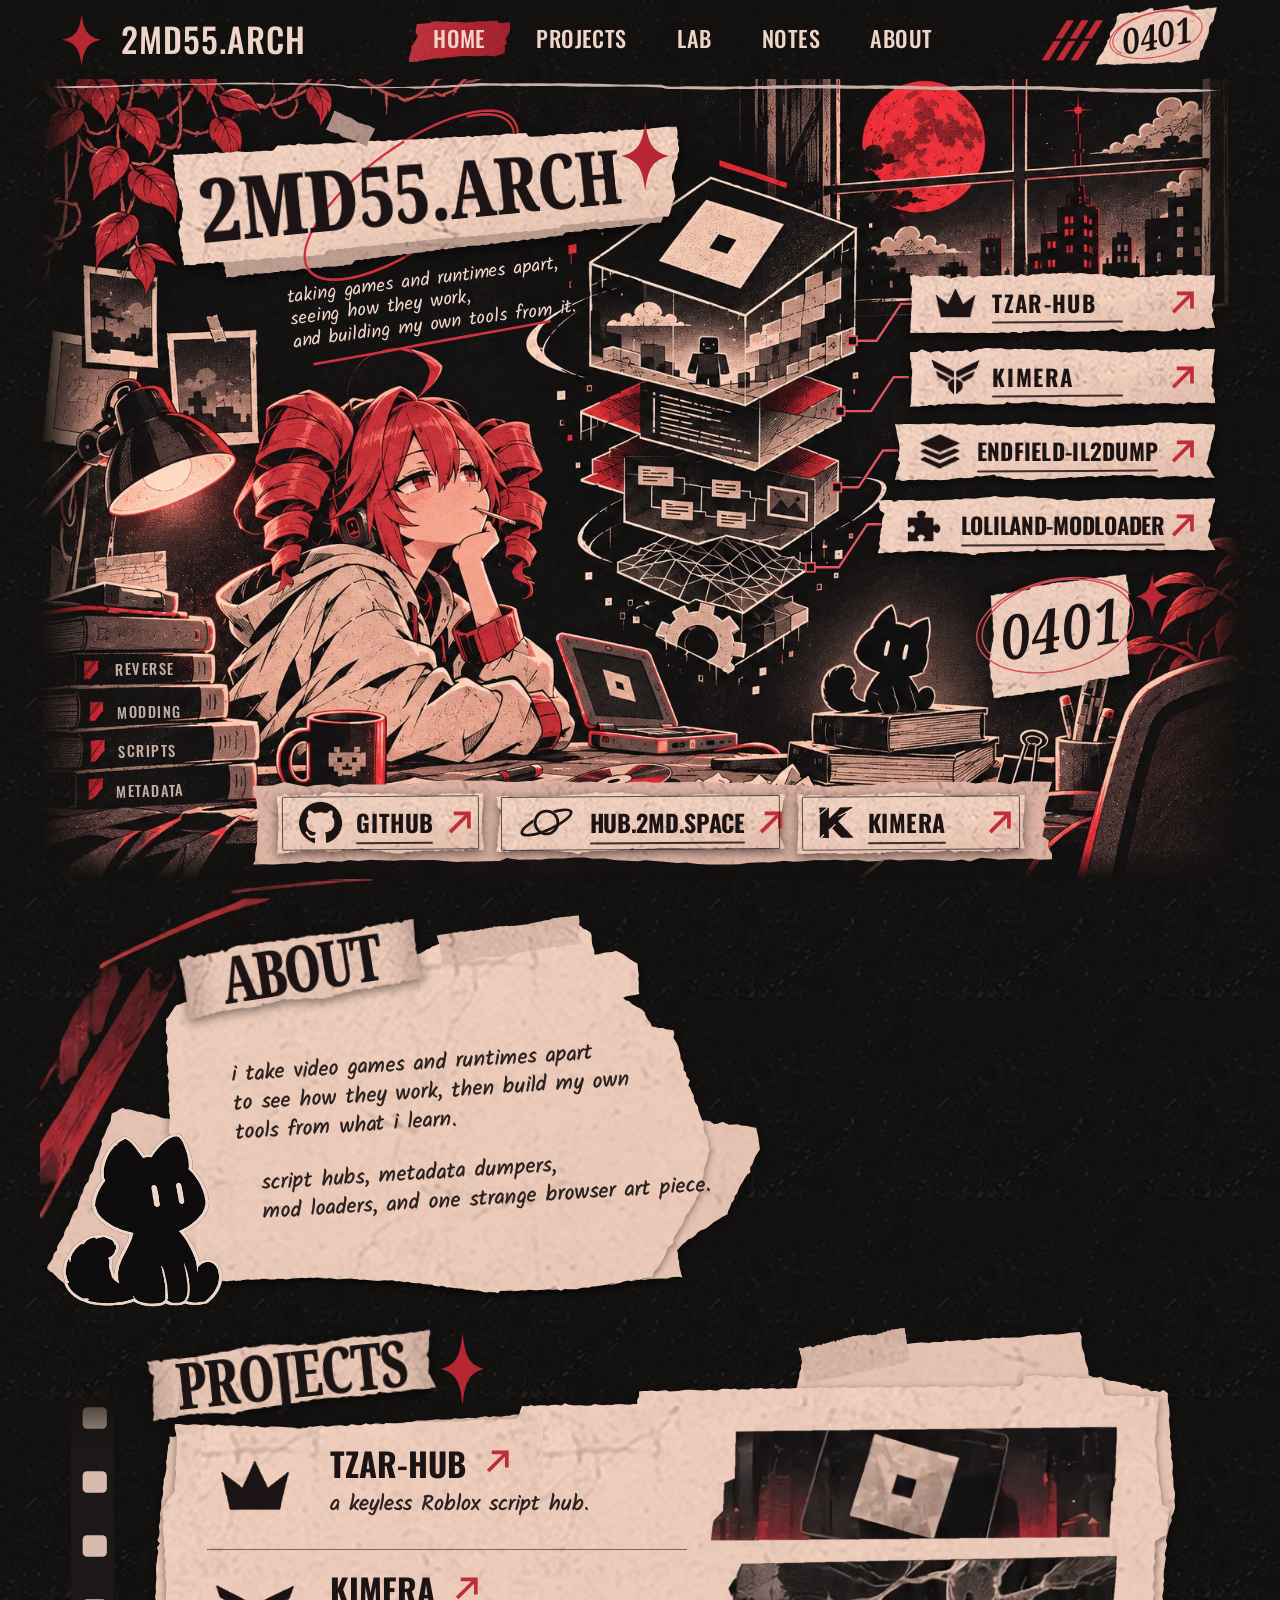
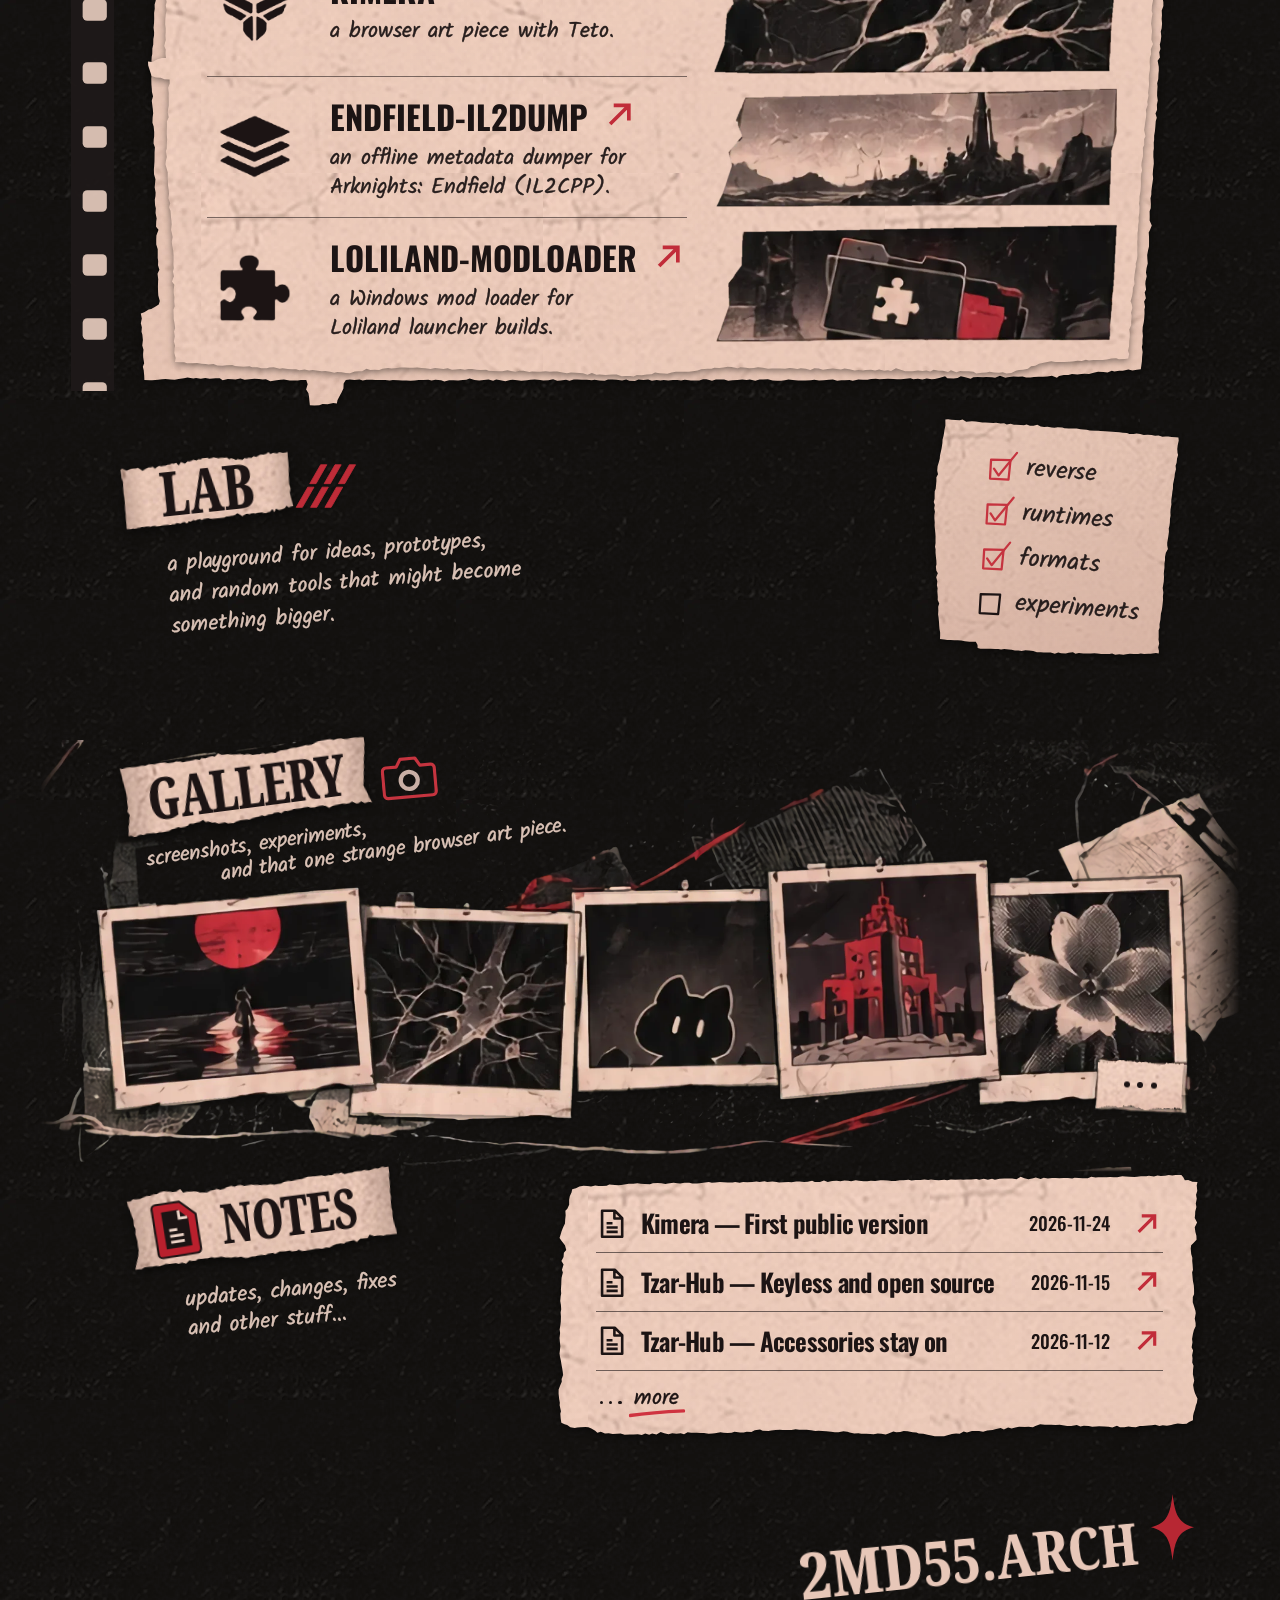
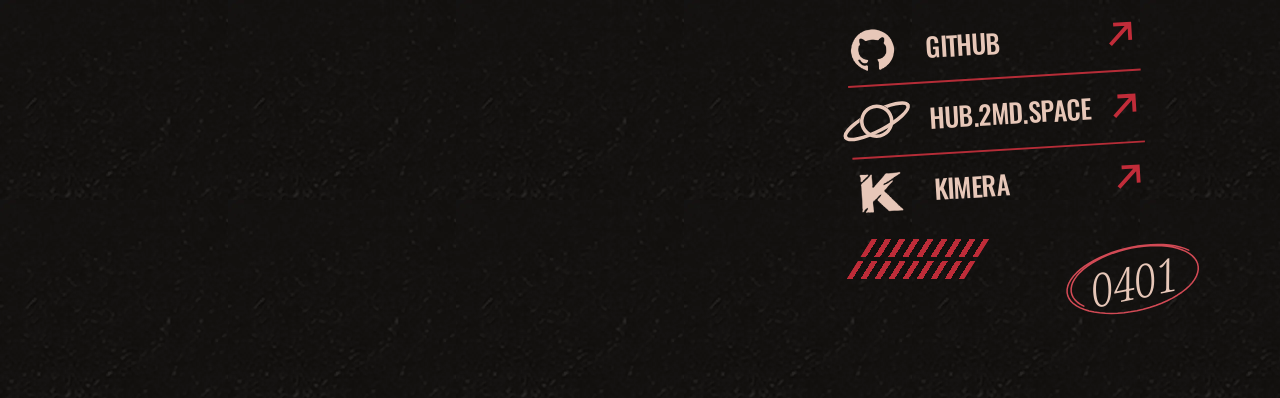
==== index.html @ 8137fc42 "2MD55.ARCH portfolio: main page, changelog and 404" ====
<!doctype html>
<html lang="en">
<head>
  <meta charset="utf-8">
  <meta name="viewport" content="width=device-width, initial-scale=1">
  <title>2MD55.ARCH</title>
  <meta name="description" content="taking games and runtimes apart, seeing how they work, and building my own tools from it.">
  <meta name="theme-color" content="#12100f">

  <!-- Loading screen: shown only when scripts run; js/loader.js takes it down (the timer is a safety net) -->
  <script>
    document.documentElement.classList.add('is-loading');
    window.loaderFailsafe = setTimeout(function () {
      document.documentElement.classList.remove('is-loading');
      document.dispatchEvent(new Event('loaderdone'));
    }, 15000);
  </script>
  <link rel="preload" as="image" href="assets/img/loader.webp" fetchpriority="high">

  <link rel="preconnect" href="https://fonts.googleapis.com">
  <link rel="preconnect" href="https://fonts.gstatic.com" crossorigin>
  <link rel="stylesheet" href="https://fonts.googleapis.com/css2?family=Kalam:wght@300;400&family=Noto+Serif:ital,wdth,wght@0,62.5..100,100..900;1,62.5..100,100..900&family=Oswald:wght@400..700&display=swap">

  <link rel="stylesheet" href="css/base.css">
  <link rel="stylesheet" href="css/shapes.css">
  <link rel="stylesheet" href="css/ui.css">
  <link rel="stylesheet" href="css/loader.css">
  <link rel="stylesheet" href="css/navbar.css">
  <link rel="stylesheet" href="css/hero.css">
  <link rel="stylesheet" href="css/about.css">
  <link rel="stylesheet" href="css/projects.css">
  <link rel="stylesheet" href="css/lab.css">
  <link rel="stylesheet" href="css/gallery.css">
  <link rel="stylesheet" href="css/notes.css">
  <link rel="stylesheet" href="css/footer.css">
  <link rel="stylesheet" href="css/lightbox.css">
  <link rel="stylesheet" href="css/reveal.css">
</head>
<body>

  <!-- ============ LOADING SCREEN ============
       Positions are in pixels of the reference picture (assets/source/loader.webp, 508 x 336). -->
  <div class="loader">
    <div class="loader__stage">
      <img class="loader__art" src="assets/img/loader.webp" width="1118" height="739" alt="" fetchpriority="high" decoding="async">

      <span class="loader__glow"></span>
      <span class="loader__blink"><i></i><i></i></span>
      <svg class="loader__z" viewBox="0 0 13 16" aria-hidden="true"><use href="#lg-z"/></svg>
      <svg class="loader__z" viewBox="0 0 13 16" aria-hidden="true"><use href="#lg-z"/></svg>
      <svg class="loader__z" viewBox="0 0 13 16" aria-hidden="true"><use href="#lg-z"/></svg>

      <!-- "LOADING..." drawn as strokes, so it looks the same before any font arrives -->
      <svg class="loader__label" viewBox="200 106 110 16" aria-hidden="true">
        <path d="M202.85 108.65V119.65H207.35M226.35 119.65 229.75 108.65 233.15 119.65M227.6 115.9H231.9M239.85 108.65V119.65H241.6C247.4 119.65 247.4 108.65 241.6 108.65ZM252.85 108.65H255.35M254.1 108.65V119.65M252.85 119.65H255.35M262.85 119.65V108.65L269.15 119.65V108.65M281.9 111A3.25 5.5 0 1 0 282.35 114.9H279.5"/>
        <ellipse cx="217.1" cy="114.15" rx="3.25" ry="5.5"/>
        <circle class="loader__dot" cx="289.35" cy="119.4" r="1.12"/>
        <circle class="loader__dot" cx="296.9" cy="119.4" r="1.12"/>
        <circle class="loader__dot" cx="305.1" cy="119.4" r="1.12"/>
      </svg>

      <div class="loader__bar" role="progressbar" aria-label="Loading" aria-valuemin="0" aria-valuemax="100" aria-valuenow="0">
        <span class="loader__fill"></span>
        <svg class="loader__frame" viewBox="0 0 181 21.4" aria-hidden="true"><path id="loader-frame" d="M4.05 1.23L13.13 1.49L22.21 1.23L31.25 1.49L40.38 1.37L49.61 1.5L58.64 1.42L67.8 1.41L76.93 1.38L85.98 1.42L95.1 1.2L104.18 1.48L113.18 1.15L122.33 1.49L131.4 1.6L140.49 1.34L149.62 1.28L158.78 1.26L167.9 1.27L176.99 1.45L177.99 1.6L178.84 2.16L179.4 3.01L179.57 4.21L179.67 10.64L179.65 17.39L179.4 18.39L178.84 19.24L177.99 19.8L176.92 20.19L167.91 19.86L158.8 19.85L149.67 20.11L140.65 19.9L131.42 19.86L122.31 20.11L113.21 20.03L104.09 20.14L95.02 19.83L85.97 19.84L76.83 19.95L67.7 20.16L58.59 20.18L49.58 20.03L40.49 19.89L31.37 20.1L22.2 20.14L13.1 20.09L3.98 20.24L3.01 19.8L2.16 19.24L1.6 18.39L1.37 17.21L1.36 10.86L1.38 3.76L1.6 3.01L2.16 2.16L3.01 1.6Z"/></svg>
      </div>

      <!-- percentage: digits are drawn as strokes too; js/loader.js arranges them -->
      <svg class="loader__pct" viewBox="-1 -1 62 18" aria-hidden="true">
        <defs>
          <ellipse id="lg-0" cx="3.85" cy="7.7" rx="3.85" ry="7.7"/>
          <path id="lg-1" d="M1.32 3.29 4.4 0V15.4"/>
          <path id="lg-2" d="M0.44 4.52C0.44 -1.44 7.33 -1.44 7.33 4.31 7.33 8.21 2.93 10.68 0.29 15.4H7.63"/>
          <path id="lg-3" d="M0.66 2.98C1.91 -1.03 7.19 -0.62 7.19 4 7.19 6.78 5.28 7.49 3.37 7.49 5.57 7.49 7.55 8.52 7.55 11.19 7.55 16.43 1.47 16.84 0.29 12.32"/>
          <path id="lg-4" d="M5.87 15.4V0L0.22 10.88H7.77"/>
          <path id="lg-5" d="M7.04 0H1.76L1.03 6.98C2.64 5.13 7.55 5.13 7.55 10.27 7.55 16.63 1.61 16.63 0.37 12.53"/>
          <path id="lg-6" d="M6.6 0.92C3.23 -1.03 0.29 3.7 0.29 10.06 0.29 17.04 7.48 17.04 7.48 10.47 7.48 4.72 0.88 4.72 0.37 9.86"/>
          <path id="lg-7" d="M0.29 0H7.48L2.93 15.4"/>
          <g id="lg-8"><ellipse cx="3.85" cy="3.85" rx="2.95" ry="3.85"/><ellipse cx="3.85" cy="11.5" rx="3.6" ry="3.9"/></g>
          <g id="lg-9"><use href="#lg-6" transform="rotate(180 3.85 7.7)"/></g>
          <g id="lg-pct"><circle cx="2.75" cy="3.3" r="2.75"/><circle cx="10.15" cy="12.1" r="2.75"/><path d="M10.6 0 2.3 15.4"/></g>
          <path id="lg-z" d="M1.4 1.9C5 1.3 8.5 1.5 11.8 1L1.2 14.5C5 15.3 9 14.6 12.4 14.8"/>
        </defs>
        <use href="#lg-0"/><use/><use/><use href="#lg-pct" x="12"/>
      </svg>
    </div>
  </div>

  <!-- shared SVG defs -->
  <svg class="svg-defs" width="0" height="0" aria-hidden="true" focusable="false">
    <defs>
      <!-- soft light-to-pink shading laid over paper scraps -->
      <linearGradient id="g-paper-shade" x1="0" y1="0" x2="1" y2="1">
        <stop offset="0" stop-color="#fff" stop-opacity=".14"/>
        <stop offset=".5" stop-color="#d9a79b" stop-opacity="0"/>
        <stop offset="1" stop-color="#c88377" stop-opacity=".32"/>
      </linearGradient>
      <!-- four-point star -->
      <path id="i-star" d="M0-14.4C1.2-5.6 2.9-1.7 11 0 2.9 1.7 1.2 5.6 0 14.4-1.2 5.6-2.9 1.7-11 0-2.9-1.7-1.2-5.6 0-14.4Z"/>
      <!-- three red slashes -->
      <path id="i-slashes" fill="currentColor" stroke="currentColor" stroke-width=".45" stroke-linejoin="round" d="M15.57 0.9L19.07 0.9L12.95 10.6L9.45 10.6ZM8.32 12.4L11.82 12.4L5.30 22.75L1.80 22.75ZM23.67 0.9L27.17 0.9L21.05 10.6L17.55 10.6ZM16.42 12.4L19.92 12.4L13.40 22.75L9.90 22.75ZM31.77 0.9L35.27 0.9L29.15 10.6L25.65 10.6ZM24.52 12.4L28.02 12.4L21.50 22.75L18.00 22.75Z"/>
      <!-- hand-drawn checkbox and tick (12 x 12) -->
      <path id="i-box" d="M.7 1 11.5.5 11.2 11.4.9 11.6Z"/>
      <path id="i-tick" pathLength="1" d="M2.7 5.9 5.5 9.5 14.8-3.8"/>
      <!-- sheet of paper with a folded corner (14 x 17) -->
      <path id="i-doc" d="M1.2 1h7.3l4.3 4.3V16H1.2ZM8.3 1.2v4.3h4.3M3.8 8.2h3.4M3.8 10.7h6.4M3.8 13.2h6.4"/>
      <!-- "opens elsewhere" arrow -->
      <path id="i-arrow" d="M1.5 10.5 10 2M3.2 1.6h7.2v7.2"/>
    </defs>
  </svg>

  <div class="page">

    <!-- ============ NAVBAR ============ -->
    <header class="nav" id="top">
      <a class="nav__logo" href="#top" aria-label="2MD55.ARCH — home">
        <svg class="nav__star" viewBox="-11 -14.4 22 28.8" preserveAspectRatio="none" aria-hidden="true">
          <path fill="currentColor" d="M0-14.4C1.2-5.6 2.9-1.7 11 0 2.9 1.7 1.2 5.6 0 14.4-1.2 5.6-2.9 1.7-11 0-2.9-1.7-1.2-5.6 0-14.4Z"/>
        </svg>
        <span class="nav__name">2MD55.ARCH</span>
      </a>

      <button class="nav__burger" type="button" aria-label="Menu" aria-expanded="false" aria-controls="nav-menu">
        <span></span><span></span><span></span>
      </button>

      <nav class="nav__links" aria-label="Main">
        <a href="#home" aria-current="page">Home</a>
        <a href="#projects">Projects</a>
        <a href="#lab">Lab</a>
        <a href="#notes">Notes</a>
        <a href="#about">About</a>
      </nav>

      <div class="nav__stamp" aria-hidden="true">
        <svg class="nav__slashes" viewBox="0 0 36 24"><use href="#i-slashes"/></svg>
        <svg class="stamp" viewBox="0 0 70 35">
          <defs>
            <path id="stamp-shape" d="M13.36 6.93L14.21 6.22L15.14 5.5L16.6 5.34L18.52 5.1L19.99 4.89L21.45 5.18L22.66 4.77L24.43 4.57L25.5 5L26.68 4.5L28.63 3.83L30.35 3.12L31.57 2.43L33.14 2.29L33.71 3.86L35.18 3.52L36.47 3.39L37.94 3.21L39.5 3.13L41.14 2.97L42.36 2.47L43.71 2.43L44.79 2.05L46.52 1.98L48 1.57L49.44 1.43L50.92 0.96L53 0.86L53.42 1.73L54.07 2.86L55.43 3.13L57.46 3.25L58.71 3.14L59.96 3.03L61.81 2.85L62.85 2.53L64.62 2.32L65.61 2.33L66.96 2.16L68.71 1.93L68.41 3.16L68.14 4.47L67.64 5.86L67.19 7.38L67.11 8.5L66.57 9.79L65.56 10.71L64.43 12.64L64.39 14.06L64.28 15.5L64.07 16.57L63.56 17.79L63.07 19.4L62.4 20.22L61.93 21.57L61.28 23.42L60.86 24.79L59.57 26.21L59.25 28.02L59.18 29.27L58.71 30.86L57.28 30.75L55.55 31.02L53.81 31.43L52.29 31.57L50.97 31.81L49.52 32.3L48 32.43L46.31 32.17L44.86 32.32L43.85 32.3L42.44 32.14L40.86 32.14L39.37 32.5L37.86 32.52L36.49 32.54L35.32 32.85L33.51 32.84L32.29 33.14L30.7 33.03L29.07 33.18L27.49 33.2L25.87 32.98L24.64 32.86L23.4 32.92L21.57 33L20.26 32.92L18.38 33.22L16.87 33.33L15.13 33.56L13.51 33.49L12.29 33.71L10.91 33.55L9.69 33.43L7.79 33.19L6.57 33.14L4.83 33.47L3.51 33.52L1.57 33.71L2.2 32.52L2.69 30.77L3.36 29.43L4.4 28.17L5.18 27.08L5.86 26.21L6.36 24.74L7.32 23L8 21.57L8.04 20.46L9.06 19.18L9.79 18L9.43 16.93L9.75 15.62L10.61 14.62L11.57 13.36L12.25 12.04L12.88 10.59L13.36 9.43L13.21 8.31Z"/>
            <clipPath id="stamp-clip"><use href="#stamp-shape"/></clipPath>
          </defs>
          <g clip-path="url(#stamp-clip)">
            <image href="assets/tex/paper.webp" x="-16" y="-44" width="108" height="116"/>
            <rect width="70" height="35" fill="url(#g-paper-shade)"/>
          </g>
          <use class="stamp__rim" href="#stamp-shape"/>
          <text class="stamp__num" x="35.5" y="24.7" text-anchor="middle" transform="rotate(-11.5 35.5 17.8)">0401</text>
          <path id="stamp-ring" class="stamp__ring" pathLength="1" d="M15.96 27.41L14.61 26.7L13.45 25.88L12.5 24.97L11.78 23.98L11.28 22.91L11.01 21.78L10.99 20.6L11.2 19.37L11.65 18.11L12.33 16.84L13.25 15.57L14.38 14.3L15.72 13.05L17.26 11.84L18.98 10.67L20.86 9.56L22.89 8.53L25.05 7.57L27.31 6.7L29.66 5.93L32.06 5.27L34.5 4.72L36.95 4.29L39.39 3.98L41.79 3.8L44.14 3.75L46.4 3.82L48.56 4.02L50.59 4.34L52.48 4.79L54.21 5.35L55.76 6.02L57.11 6.79L58.27 7.67L59.2 8.63L59.91 9.66L60.39 10.77L60.63 11.93L60.63 13.15L60.4 14.39L59.93 15.67L59.22 16.95L58.29 18.24L57.13 19.51L55.77 20.76L54.21 21.97L52.47 23.14L50.56 24.25L48.51 25.29L46.32 26.26L44.02 27.13L41.63 27.92L39.18 28.59L36.68 29.16L34.16 29.62L31.65 29.95L29.16 30.15L26.73 30.24L24.38 30.19L22.13 30.01L20 29.71L18.02 29.29L16.2 28.74L14.57 28.08L13.13 27.31L11.91 26.44L10.93 25.48L10.17 24.43L9.67 23.3L9.42 22.11L9.42 20.87L9.68 19.59L10.19 18.29L10.94 16.97L11.94 15.64L13.17 14.33L14.62 13.04L16.27 11.79L18.1 10.59L20.11 9.44L22.26 8.37L24.55 7.38L26.94 6.48L29.41 5.68L31.95 4.98L34.52 4.4L37.1 3.94L39.66 3.6L42.19 3.39L44.66 3.31L47.04 3.36L49.31 3.54L51.46 3.85L53.46 4.28L55.29 4.84L56.93 5.51"/>
        </svg>
      </div>

      <!-- mobile menu (opened by the burger): torn paper panel -->
      <div class="nav__menu" id="nav-menu" hidden>
        <button class="nav__close" type="button" aria-label="Close menu">
          <svg viewBox="0 0 12 12" aria-hidden="true"><path d="M1.5 1.5l9 9M10.5 1.5l-9 9"/></svg>
        </button>
        <a href="#home" aria-current="page"><span>Home</span></a>
        <a href="#projects"><span>Projects</span></a>
        <a href="#lab"><span>Lab</span></a>
        <a href="#notes"><span>Notes</span></a>
        <a href="#about"><span>About</span></a>
      </div>

      <!-- torn hairline under the bar -->
      <svg class="nav__edge" viewBox="0 0 667 8" preserveAspectRatio="none" aria-hidden="true">
        <path fill="currentColor" d="M7 4.48L10.42 4.3L13.83 4.21L17.25 4.09L20.66 3.93L24.08 3.88L27.49 3.83L30.91 3.98L34.33 3.77L37.74 3.85L41.16 3.63L44.57 3.49L47.99 3.26L51.41 3.32L54.82 3.1L58.24 2.8L61.65 2.65L65.07 2.64L68.48 2.64L71.9 2.71L75.32 2.69L78.73 2.68L82.15 2.59L85.56 2.64L88.98 2.89L92.39 2.61L95.81 2.55L99.23 2.39L102.64 2.22L106.06 2.12L109.47 2.14L112.89 2.08L116.31 1.99L119.72 1.97L123.14 2.14L126.55 2.01L129.97 2.31L133.38 2.26L136.8 2.29L140.22 2.14L143.63 2.3L147.05 2.3L150.46 2.43L153.88 2.45L157.29 2.59L160.71 2.81L164.13 2.85L167.54 3.14L170.96 3.83L174.37 3.94L177.79 4.11L181.21 4.25L184.62 4.43L188.04 4.3L191.45 4.32L194.87 4.51L198.28 4.44L201.7 4.51L205.12 4.36L208.53 4.14L211.95 4.15L215.36 3.93L218.78 3.96L222.19 3.71L225.61 3.6L229.03 3.35L232.44 3.15L235.86 2.82L239.27 2.59L242.69 2.41L246.11 2.22L249.52 2.33L252.94 2.43L256.35 2.51L259.77 2.34L263.18 2.44L266.6 2.43L270.02 2.4L273.43 2.32L276.85 2.43L280.26 2.32L283.68 2.49L287.09 2.38L290.51 2.4L293.93 2.38L297.34 2.54L300.76 2.51L304.17 2.5L307.59 2.63L311.01 2.69L314.42 2.81L317.84 2.98L321.25 3.03L324.67 3.21L328.08 3.09L331.5 3.03L334.92 3.02L338.33 3.1L341.75 3.2L345.16 3.23L348.58 4.14L351.99 4.36L355.41 4.31L358.83 4.07L362.24 4.07L365.66 4.06L369.07 4.17L372.49 4.2L375.91 4.14L379.32 4.18L382.74 4.29L386.15 4.15L389.57 4.07L392.98 4.25L396.4 4.09L399.82 3.95L403.23 3.92L406.65 3.73L410.06 3.47L413.48 3.58L416.89 3.48L420.31 3.47L423.73 3.41L427.14 3.35L430.56 3.34L433.97 3.35L437.39 3.34L440.81 3.25L444.22 3.38L447.64 3.65L451.05 3.68L454.47 3.69L457.88 3.77L461.3 3.63L464.72 3.5L468.13 3.54L471.55 3.73L474.96 3.57L478.38 3.75L481.79 3.81L485.21 3.82L488.63 3.99L492.04 4.11L495.46 4.29L498.87 4.21L502.29 4.31L505.71 4.35L509.12 4.04L512.54 3.81L515.95 3.92L519.37 4L522.78 3.91L526.2 3.77L529.62 3.75L533.03 3.67L536.45 3.87L539.86 3.86L543.28 3.88L546.69 3.91L550.11 3.97L553.53 4.09L556.94 3.95L560.36 4.16L563.77 4.19L567.19 4.16L570.61 4.39L574.02 4.63L577.44 4.8L580.85 5L584.27 4.92L587.68 5.07L591.1 5.29L594.52 5.32L597.93 5.25L601.35 5.15L604.76 5.38L608.18 5.38L611.59 5.43L615.01 5.58L618.43 5.47L621.84 5.72L625.26 5.53L628.67 5.58L632.09 5.58L635.51 5.6L638.92 5.51L642.34 5.62L645.75 5.84L649.17 5.8L652.58 6.08L656 6.27L656 6.16L652.58 6.37L649.17 6.77L645.75 7.03L642.34 7.26L638.92 7.43L635.51 7.28L632.09 7.44L628.67 7.48L625.26 7.55L621.84 7.6L618.43 7.58L615.01 7.47L611.59 7.6L608.18 7.5L604.76 7.56L601.35 7.44L597.93 7.43L594.52 7.27L591.1 6.98L587.68 7.07L584.27 7.04L580.85 6.69L577.44 6.41L574.02 6.47L570.61 6.5L567.19 6.15L563.77 5.95L560.36 5.96L556.94 5.85L553.53 5.84L550.11 5.79L546.69 5.77L543.28 5.74L539.86 5.73L536.45 5.92L533.03 5.86L529.62 5.9L526.2 5.94L522.78 6.04L519.37 6.09L515.95 6.11L512.54 6L509.12 6.35L505.71 6.13L502.29 6.01L498.87 6.16L495.46 5.98L492.04 5.79L488.63 5.75L485.21 5.81L481.79 5.63L478.38 5.6L474.96 5.5L471.55 5.32L468.13 5.48L464.72 5.52L461.3 5.41L457.88 5.33L454.47 5.47L451.05 5.37L447.64 5.46L444.22 5.3L440.81 5.33L437.39 5.33L433.97 5.16L430.56 5.24L427.14 5.09L423.73 5.01L420.31 4.99L416.89 5.26L413.48 5.39L410.06 5.38L406.65 5.38L403.23 5.62L399.82 5.45L396.4 5.54L392.98 5.49L389.57 5.52L386.15 5.41L382.74 5.66L379.32 5.92L375.91 5.81L372.49 5.77L369.07 5.84L365.66 5.65L362.24 5.76L358.83 5.57L355.41 5.58L351.99 5.57L348.58 5.57L345.16 4.71L341.75 4.53L338.33 4.47L334.92 4.29L331.5 4.35L328.08 4.21L324.67 4.11L321.25 4.19L317.84 4.32L314.42 4.24L311.01 4.36L307.59 4.3L304.17 4.14L300.76 4.28L297.34 4.21L293.93 4.09L290.51 3.87L287.09 3.81L283.68 3.89L280.26 3.96L276.85 3.84L273.43 3.91L270.02 4.01L266.6 3.83L263.18 3.75L259.77 3.99L256.35 3.71L252.94 3.8L249.52 3.75L246.11 3.8L242.69 4L239.27 4.11L235.86 4.28L232.44 4.33L229.03 4.65L225.61 4.84L222.19 4.88L218.78 5.02L215.36 4.98L211.95 5.26L208.53 5.4L205.12 5L201.7 4.91L198.28 5.06L194.87 5.14L191.45 5.1L188.04 5.09L184.62 5.13L181.21 5.14L177.79 5.08L174.37 5.15L170.96 4.88L167.54 4.03L164.13 3.82L160.71 3.65L157.29 3.55L153.88 3.41L150.46 3.18L147.05 3.24L143.63 3.22L140.22 3.26L136.8 3.2L133.38 2.92L129.97 3.06L126.55 3.12L123.14 2.96L119.72 2.99L116.31 3L112.89 3.02L109.47 3.03L106.06 2.95L102.64 2.96L99.23 3.12L95.81 3.17L92.39 3.18L88.98 3.36L85.56 3.24L82.15 3.18L78.73 3.51L75.32 3.47L71.9 3.69L68.48 3.77L65.07 3.62L61.65 3.73L58.24 3.75L54.82 3.68L51.41 3.87L47.99 4.28L44.57 4.35L41.16 4.51L37.74 4.62L34.33 4.89L30.91 4.9L27.49 4.93L24.08 5.11L20.66 5.07L17.25 4.98L13.83 4.89L10.42 4.79L7 4.45Z"/>
      </svg>
    </header>

    <main>

      <!-- ============ HERO ============ -->
      <section class="hero" id="home" aria-labelledby="hero-name">
        <div class="hero__art">
          <img src="assets/img/hero.webp" width="1536" height="1024" fetchpriority="high" decoding="async"
               alt="A red-haired girl in a hoodie daydreams at a cluttered desk at night. Beside her floats a game world taken apart into layers; a red moon hangs in the window.">
        </div>

        <!-- labels on the book spines -->
        <ul class="hero__spines" aria-hidden="true">
          <li>Reverse</li>
          <li>Modding</li>
          <li>Scripts</li>
          <li>Metadata</li>
        </ul>

        <!-- title on a torn strip of paper -->
        <div class="hero__title">
          <svg class="hero__loop" viewBox="0 0 150 124" aria-hidden="true"><path id="hero-loop" pathLength="1" d="M105.95 18.64L109.62 17.93L113.07 17.51L116.3 17.37L119.26 17.52L121.96 17.96L124.36 18.7L126.45 19.71L128.21 21.01L129.64 22.58L130.72 24.42L131.44 26.5L131.8 28.82L131.79 31.37L131.42 34.12L130.68 37.06L129.59 40.17L128.14 43.43L126.34 46.82L124.21 50.31L121.77 53.88L119.02 57.51L115.99 61.17L112.69 64.84L109.15 68.5L105.38 72.12L101.43 75.68L97.3 79.16L93.02 82.54L88.63 85.78L84.15 88.89L79.61 91.83L75.04 94.59L70.46 97.15L65.9 99.5L61.39 101.62L56.96 103.5L52.63 105.14L48.44 106.52L44.4 107.63L40.54 108.47L36.88 109.03L33.45 109.31L30.26 109.31L27.34 109.03L24.7 108.46L22.36 107.62L20.34 106.5L18.65 105.11L17.3 103.47L16.3 101.57L15.66 99.43L15.37 97.06L15.46 94.47L15.92 91.68L16.74 88.71L17.92 85.57L19.46 82.28L21.35 78.86L23.58 75.33L26.14 71.71L29 68.04L32.16 64.32L35.59 60.58L39.27 56.85L43.18 53.15L47.3 49.51L51.59 45.94L56.03 42.48L60.59 39.14L65.23 35.95L69.94 32.93L74.68 30.09L79.41 27.46L84.11 25.05L88.74 22.89L93.28 20.97L97.7 19.32L101.97 17.94L106.05 16.85L109.94 16.05L113.6 15.54L117 15.33L120.14 15.42L122.99 15.81L125.53 16.49L127.75 17.47L129.64 18.72L131.18 20.26L132.38 22.06L133.21 24.11L133.68 26.41L133.78 28.93L133.52 31.68L132.89 34.61L131.9 37.73L130.56 41.01"/></svg>
          <span class="hero__title-paper"></span>
          <span class="hero__tape"></span>
          <svg class="hero__loop hero__loop--front" viewBox="0 0 150 124" aria-hidden="true"><use href="#hero-loop"/></svg>
          <h1 class="hero__name" id="hero-name">2MD55.ARCH</h1>
          <svg class="hero__title-star" viewBox="-11 -14.4 22 28.8" preserveAspectRatio="none" aria-hidden="true"><use href="#i-star"/></svg>
        </div>

        <p class="hero__tagline">
          taking games and runtimes apart,<br>
          seeing how they work,<br>
          and building my own tools from it.
          <svg class="hero__underline" viewBox="0 0 140 8" preserveAspectRatio="none" aria-hidden="true"><path pathLength="1" d="M1 6.4C22 5.6 39 5.3 58 4.3S104 2.9 139 1.3"/></svg>
        </p>

        <!-- red wires from the layers of the cube to the project buttons (desktop) -->
        <svg class="hero__wires" viewBox="0 0 667 444.67" aria-hidden="true">
          <path pathLength="1" d="M451.6 145.5H465L478.6 125H487"/>
          <path pathLength="1" d="M444.7 184.6H462L474.5 165.7H483"/>
          <path pathLength="1" d="M442.9 226.9H455L468.5 206.5H477"/>
          <path pathLength="1" d="M428.2 271.4H444L459.8 247.5H469"/>
          <g>
            <rect x="449.1" y="143" width="5" height="5"/>
            <rect x="442.2" y="182.1" width="5" height="5"/>
            <rect x="440.4" y="224.4" width="5" height="5"/>
            <rect x="425.7" y="268.9" width="5" height="5"/>
          </g>
        </svg>

        <ul class="hero__projects">
          <li><a class="strip strip--project" href="changelog.html#tzar-hub" style="--w:169.4;--shape:var(--shape-strip-1);--rule:5.8em;--ls:.06em">
            <span class="strip__icon"><span class="icon icon--crown"></span></span><span class="strip__label">Tzar-Hub</span><svg class="strip__arrow" viewBox="0 0 12 12" aria-hidden="true"><use href="#i-arrow"/></svg></a></li>
          <li><a class="strip strip--project" href="changelog.html#kimera" style="--w:169.4;--shape:var(--shape-strip-2);--rule:5.8em;--ls:.07em">
            <span class="strip__icon"><span class="icon icon--wings"></span></span><span class="strip__label">Kimera</span><svg class="strip__arrow" viewBox="0 0 12 12" aria-hidden="true"><use href="#i-arrow"/></svg></a></li>
          <li><a class="strip strip--project" href="changelog.html#endfield-il2dump" style="--w:178;--shape:var(--shape-strip-3);--ls:.012em">
            <span class="strip__icon"><span class="icon icon--layers"></span></span><span class="strip__label">Endfield-IL2Dump</span><svg class="strip__arrow" viewBox="0 0 12 12" aria-hidden="true"><use href="#i-arrow"/></svg></a></li>
          <li><a class="strip strip--project" href="changelog.html#loliland-modloader" style="--w:187;--shape:var(--shape-strip-4);--ls:-.012em">
            <span class="strip__icon"><span class="icon icon--puzzle"></span></span><span class="strip__label">Loliland-Modloader</span><svg class="strip__arrow" viewBox="0 0 12 12" aria-hidden="true"><use href="#i-arrow"/></svg></a></li>
        </ul>

        <div class="hero__stamp" aria-hidden="true">
          <svg class="stamp stamp--lg" viewBox="0 0 92 82">
            <defs>
              <path id="stamp-lg-shape" d="M8.3 19.3L10.02 19.2L11.46 18.57L13.12 18.54L14.32 18.56L16.13 17.81L17.48 18.14L19.37 17.75L20.35 17.65L22.04 16.98L24.22 17.15L25.2 16.67L26.71 16.43L28.76 16.32L30 16L31 14.2L32.64 14.17L33.94 13.91L35.71 13.77L37.08 13.69L38.96 13.41L40.43 13.2L42.64 12.42L44.08 12.42L45.13 12.14L47.11 12L48.38 12.12L50.16 11.78L52.23 11.54L53.72 11.33L55 11.16L56.6 11.1L58.04 10.65L60 10.5L61.63 10L63.45 9.98L64.82 9.68L66.56 9.78L67.64 9.43L69.63 9.23L70.55 9.42L72.46 9.2L74.03 8.57L75.64 8.47L76.87 8.32L78.75 8.22L79.84 8.19L81.35 7.72L83.3 7.7L83.4 9.15L83.49 10.95L84.14 12.21L84.22 13.61L84.57 15.49L84.64 17.19L84.45 18.96L84.7 20.13L84.73 21.74L85.44 23.43L85.5 25L85.12 26.65L85.02 28.16L85.13 29.71L84.66 31.07L84.62 32.69L84.49 34.28L84.22 35.77L84.21 37.27L83.98 38.58L83.93 40.19L83.5 42L83.58 43.26L83.88 44.88L84.12 46.67L83.81 48.53L84.25 49.73L84.21 51.92L84.32 53.29L84.41 54.43L84.73 56.33L84.86 58.27L84.81 59.69L85.21 61.42L85 62.7L83.46 62.92L82.06 63.09L80.63 63.77L78.63 63.76L76.97 64.02L76.16 64.4L74.26 64.46L72.85 65.01L70.87 65.27L69.74 65L67.8 65.25L66.69 65.5L65.4 65.88L63.14 66.11L62 66.5L61.08 67.43L60.5 68.5L58.84 68.84L57.28 69.08L55.82 69.3L54.28 69.55L52.59 69.91L50.8 70.15L49.41 70.47L47.47 70.76L46.09 70.62L44.62 70.78L43.28 71.7L41.13 71.59L40.12 71.5L38.11 71.98L36.82 72.34L35 72.5L33.52 72.63L32.03 73.07L29.99 73.05L28.62 73.17L27.27 73.45L26.05 74.03L23.73 74.15L22.23 74.45L20.86 74.62L19.52 74.93L17.67 74.75L16.23 75.12L14.79 75.16L12.79 75.82L11.94 75.97L10 76L9.82 73.97L9.48 72.75L9.01 70.75L9.31 69.34L9.43 67.59L8.81 65.93L8.23 64.76L8.2 63.08L8.18 61.48L7.88 59.33L7.5 58L7.89 56.6L7.74 54.36L8.11 53.2L7.78 51.39L8.46 50.17L8.78 48.41L9.07 46.17L9.58 44.66L9.61 43.25L10.03 41.91L10 40L9.71 38.6L9.45 36.74L9.74 35.19L9.42 33.56L9.46 31.85L9.39 30.22L9.12 29.03L8.77 26.91L8.78 25.45L8.62 23.91L8.52 22.35L8.49 20.96Z"/>
              <clipPath id="stamp-lg-clip"><use href="#stamp-lg-shape"/></clipPath>
            </defs>
            <g clip-path="url(#stamp-lg-clip)">
              <image href="assets/tex/paper.webp" x="-8" y="-20" width="108" height="116"/>
              <rect width="92" height="82" fill="url(#g-paper-shade)"/>
            </g>
            <use class="stamp__rim" href="#stamp-lg-shape"/>
            <text class="stamp__num" x="47" y="50" text-anchor="middle" transform="rotate(-9.5 47 38.5)">0401</text>
            <path id="stamp-lg-ring" class="stamp__ring" pathLength="1" d="M8.27 52.11L6.54 50.22L5.18 48.18L4.2 46.01L3.6 43.73L3.41 41.36L3.62 38.92L4.23 36.45L5.24 33.95L6.64 31.47L8.41 29.02L10.55 26.63L13.03 24.32L15.82 22.12L18.91 20.04L22.26 18.12L25.84 16.37L29.6 14.8L33.53 13.45L37.57 12.31L41.69 11.4L45.84 10.73L49.99 10.3L54.09 10.13L58.11 10.21L62 10.54L65.73 11.12L69.27 11.94L72.56 12.99L75.6 14.26L78.34 15.74L80.76 17.42L82.84 19.28L84.56 21.29L85.9 23.45L86.85 25.72L87.4 28.09L87.54 30.54L87.28 33.04L86.62 35.57L85.55 38.1L84.1 40.62L82.27 43.09L80.08 45.49L77.54 47.81L74.69 50.02L71.55 52.1L68.14 54.03L64.5 55.79L60.66 57.36L56.66 58.74L52.53 59.9L48.31 60.83L44.05 61.53L39.77 61.99L35.53 62.2L31.37 62.16L27.32 61.87L23.43 61.33L19.74 60.54L16.27 59.52L13.07 58.27L10.18 56.8L7.61 55.13L5.4 53.27L3.57 51.23L2.14 49.05L1.12 46.74L0.53 44.32L0.37 41.82L0.65 39.25L1.36 36.65L2.5 34.04L4.05 31.45L6 28.9L8.33 26.41L11.02 24.01L14.04 21.73L17.36 19.58L20.95 17.59L24.77 15.78L28.79 14.16L32.97 12.74L37.26 11.55L41.63 10.59L46.03 9.88L50.43 9.41L54.77 9.2L59.02 9.25L63.14 9.55L67.09 10.11L70.84 10.91L74.34 11.96L77.56 13.24L80.48 14.75L83.07 16.46L85.3 18.36"/>
          </svg>
          <svg class="hero__stamp-star" viewBox="-11 -14.4 22 28.8" preserveAspectRatio="none"><use href="#i-star"/></svg>
        </div>

        <ul class="hero__links">
          <li><a class="strip strip--link" href="https://github.com/2md55nmxkw-arch" rel="noopener" style="--w:115.2;--wm:176;--shape:var(--shape-strip-2)">
            <span class="icon icon--github"></span><span class="strip__label">GitHub</span><svg class="strip__arrow" viewBox="0 0 12 12" aria-hidden="true"><use href="#i-arrow"/></svg></a></li>
          <li><a class="strip strip--link" href="https://hub.2md.space" rel="noopener" style="--w:161;--wm:233.7;--shape:var(--shape-strip-4);--ls:-.012em">
            <span class="icon icon--planet"></span><span class="strip__label">hub.2md.space</span><svg class="strip__arrow" viewBox="0 0 12 12" aria-hidden="true"><use href="#i-arrow"/></svg></a></li>
          <li><a class="strip strip--link" href="https://2md55nmxkw-arch.github.io/kimera/" rel="noopener" style="--w:127;--wm:183;--shape:var(--shape-strip-1)">
            <span class="icon icon--k"></span><span class="strip__label">Kimera</span><svg class="strip__arrow" viewBox="0 0 12 12" aria-hidden="true"><use href="#i-arrow"/></svg></a></li>
        </ul>
      </section>

      <!-- ============ ABOUT ============ -->
      <section class="about" id="about" aria-labelledby="about-title">
        <img class="about__strokes" src="assets/img/about-strokes.webp" width="566" height="604" alt="" loading="lazy" decoding="async">
        <picture>
          <source media="(max-width: 820px)" srcset="assets/img/about-m.webp" width="1039" height="670">
          <img class="about__art" src="assets/img/about.webp" width="1099" height="676" loading="lazy" decoding="async"
               alt="The same girl in profile, eyes closed, listening to music on headphones under a crescent moon.">
        </picture>

        <div class="about__paper" aria-hidden="true">
          <span class="sheet sheet--back about__sheet--back"></span>
          <span class="sheet about__sheet--front"></span>
          <span class="about__tape"></span>
        </div>

        <h2 class="tag about__tag" id="about-title"><span>About</span></h2>

        <div class="about__text">
          <p>i take video games and runtimes apart<br>
             to see how they work, then build my own<br>
             tools from what i learn.</p>
          <p>script hubs, metadata dumpers,<br>
             mod loaders, and one strange browser art piece.</p>
        </div>

        <img class="about__cat" src="assets/img/cat.webp" width="313" height="389" alt="" loading="lazy" decoding="async">
      </section>

      <!-- ============ PROJECTS ============ -->
      <section class="projects" id="projects" aria-labelledby="projects-title">
        <span class="projects__film" aria-hidden="true"></span>
        <picture>
          <source media="(max-width: 820px)" srcset="assets/img/projects-marks-m.webp" width="140" height="135">
          <img class="projects__marks" src="assets/img/projects-marks.webp" width="282" height="1174" alt="" loading="lazy" decoding="async">
        </picture>

        <div class="projects__paper" aria-hidden="true">
          <span class="sheet sheet--back projects__sheet--back"></span>
          <span class="projects__tape"></span>
          <span class="sheet projects__sheet--front"></span>
        </div>

        <h2 class="tag projects__tag" id="projects-title"><span>Projects</span></h2>
        <svg class="projects__star" viewBox="-11 -14.4 22 28.8" preserveAspectRatio="none" aria-hidden="true"><use href="#i-star"/></svg>

        <!-- each row opens the project's repository; descriptions follow github.com/2md55nmxkw-arch -->
        <ul class="projects__list">
          <li class="project" style="--x:371;--y:63;--w:229;--xm:349;--ym:56;--wm:233">
            <a class="project__link" href="https://github.com/2md55nmxkw-arch/tzar-hub" rel="noopener">
              <span class="project__icon"><span class="icon icon--crown"></span></span>
              <span class="project__body">
                <h3 class="project__name">Tzar-Hub<svg class="project__arrow" viewBox="0 0 12 12" aria-hidden="true"><use href="#i-arrow"/></svg></h3>
                <span class="project__desc">a keyless Roblox script hub.</span>
              </span>
              <picture>
                <source media="(max-width: 820px)" srcset="assets/img/projects/tzar-hub-m.webp" width="699" height="183">
                <img class="project__thumb" src="assets/img/projects/tzar-hub.webp" width="687" height="198" alt="" loading="lazy" decoding="async">
              </picture>
              <svg class="project__go" viewBox="0 0 12 12" aria-hidden="true"><use href="#i-arrow"/></svg>
            </a>
          </li>
          <li class="project" style="--x:373;--y:134;--w:227;--xm:351;--ym:124;--wm:232">
            <a class="project__link" href="https://github.com/2md55nmxkw-arch/kimera" rel="noopener">
              <span class="project__icon"><span class="icon icon--wings"></span></span>
              <span class="project__body">
                <h3 class="project__name">Kimera<svg class="project__arrow" viewBox="0 0 12 12" aria-hidden="true"><use href="#i-arrow"/></svg></h3>
                <span class="project__desc">a browser art piece with Teto.</span>
              </span>
              <picture>
                <source media="(max-width: 820px)" srcset="assets/img/projects/kimera-m.webp" width="696" height="186">
                <img class="project__thumb" src="assets/img/projects/kimera.webp" width="681" height="207" alt="" loading="lazy" decoding="async">
              </picture>
              <svg class="project__go" viewBox="0 0 12 12" aria-hidden="true"><use href="#i-arrow"/></svg>
            </a>
          </li>
          <li class="project" style="--x:374;--y:208;--w:226;--xm:352;--ym:193;--wm:232">
            <a class="project__link" href="https://github.com/2md55nmxkw-arch/endfield-il2dump" rel="noopener">
              <span class="project__icon"><span class="icon icon--layers"></span></span>
              <span class="project__body">
                <h3 class="project__name">Endfield-IL2Dump<svg class="project__arrow" viewBox="0 0 12 12" aria-hidden="true"><use href="#i-arrow"/></svg></h3>
                <span class="project__desc">an offline metadata dumper for<br>Arknights: Endfield (IL2CPP).</span>
              </span>
              <picture>
                <source media="(max-width: 820px)" srcset="assets/img/projects/endfield-il2dump-m.webp" width="696" height="201">
                <img class="project__thumb" src="assets/img/projects/endfield-il2dump.webp" width="678" height="207" alt="" loading="lazy" decoding="async">
              </picture>
              <svg class="project__go" viewBox="0 0 12 12" aria-hidden="true"><use href="#i-arrow"/></svg>
            </a>
          </li>
          <li class="project" style="--x:374;--y:284;--w:226;--xm:353;--ym:267;--wm:231">
            <a class="project__link" href="https://github.com/2md55nmxkw-arch/Loliland-ModLoader" rel="noopener">
              <span class="project__icon"><span class="icon icon--puzzle"></span></span>
              <span class="project__body">
                <h3 class="project__name">Loliland-Modloader<svg class="project__arrow" viewBox="0 0 12 12" aria-hidden="true"><use href="#i-arrow"/></svg></h3>
                <span class="project__desc">a Windows mod loader for<br>Loliland launcher builds.</span>
              </span>
              <picture>
                <source media="(max-width: 820px)" srcset="assets/img/projects/loliland-modloader-m.webp" width="693" height="195">
                <img class="project__thumb" src="assets/img/projects/loliland-modloader.webp" width="678" height="204" alt="" loading="lazy" decoding="async">
              </picture>
              <svg class="project__go" viewBox="0 0 12 12" aria-hidden="true"><use href="#i-arrow"/></svg>
            </a>
          </li>
        </ul>
      </section>

      <!-- ============ LAB ============ -->
      <section class="lab" id="lab" aria-labelledby="lab-title">
        <!-- checklist pinned to the wall (desktop only) -->
        <div class="lab__note">
          <span class="sheet lab__sheet" aria-hidden="true"></span>
          <ul class="checklist">
            <li class="is-done"><svg class="checklist__box" viewBox="0 0 12 12" aria-hidden="true"><use href="#i-box"/><use href="#i-tick"/></svg><span>reverse<span class="sr-only"> (done)</span></span></li>
            <li class="is-done"><svg class="checklist__box" viewBox="0 0 12 12" aria-hidden="true"><use href="#i-box"/><use href="#i-tick"/></svg><span>runtimes<span class="sr-only"> (done)</span></span></li>
            <li class="is-done"><svg class="checklist__box" viewBox="0 0 12 12" aria-hidden="true"><use href="#i-box"/><use href="#i-tick"/></svg><span>formats<span class="sr-only"> (done)</span></span></li>
            <li><svg class="checklist__box" viewBox="0 0 12 12" aria-hidden="true"><use href="#i-box"/></svg><span>experiments<span class="sr-only"> (to do)</span></span></li>
          </ul>
        </div>

        <picture>
          <source media="(max-width: 820px)" srcset="assets/img/lab-m.webp" width="2001" height="486">
          <img class="lab__art" src="assets/img/lab.webp" width="2001" height="597" loading="lazy" decoding="async"
               alt="An old CRT monitor showing a pixel cat, a beige PC tower, a CD drive and loose discs on a desk. The cat mascot sits on top of the monitor.">
        </picture>

        <h2 class="tag lab__tag" id="lab-title"><span>Lab</span></h2>
        <svg class="lab__slashes" viewBox="0 0 36 24" preserveAspectRatio="none" aria-hidden="true"><use href="#i-slashes"/></svg>

        <p class="lab__text">a playground for ideas, prototypes,<br>
          and random tools that might become<br>
          something bigger.</p>
      </section>

      <!-- ============ GALLERY ============ -->
      <section class="gallery" id="gallery" aria-labelledby="gallery-title">
        <!-- scraps, sketches and red strokes behind the photos (desktop only) -->
        <img class="gallery__decor" src="assets/img/gallery-decor.webp" width="2001" height="720" alt="" loading="lazy" decoding="async">

        <h2 class="tag gallery__tag" id="gallery-title"><span>Gallery</span></h2>
        <svg class="gallery__camera" viewBox="0 0 30 26" aria-hidden="true">
          <path d="M3 7.5h5.6l2.4-4h8l2.4 4H27a2 2 0 0 1 2 2V22a2 2 0 0 1-2 2H3a2 2 0 0 1-2-2V9.5a2 2 0 0 1 2-2Z"/>
          <circle cx="15" cy="15.2" r="4.6"/>
        </svg>

        <p class="gallery__text">screenshots, experiments,<br>
          <span>and that one strange browser art piece.</span></p>

        <ul class="gallery__list">
          <li class="shot" style="--x:31;--y:85;--w:157;--xm:37;--ym:59;--wm:146">
            <a class="shot__open" href="assets/img/gallery/moon-lg.webp" data-w="628" data-h="504">
              <picture>
                <source media="(max-width: 820px)" srcset="assets/img/gallery/moon-m.webp" width="438" height="330">
                <img src="assets/img/gallery/moon.webp" width="471" height="378" loading="lazy" decoding="async" alt="A red moon over dark water, a lone figure standing in its reflection.">
              </picture>
            </a>
          </li>
          <li class="shot" style="--x:171;--y:88;--w:130;--xm:176;--ym:60;--wm:120">
            <a class="shot__open" href="assets/img/gallery/cracks-lg.webp" data-w="520" data-h="508">
              <picture>
                <source media="(max-width: 820px)" srcset="assets/img/gallery/cracks-m.webp" width="360" height="333">
                <img src="assets/img/gallery/cracks.webp" width="390" height="381" loading="lazy" decoding="async" alt="Cracked glass spreading in a branching, nerve-like pattern.">
              </picture>
            </a>
          </li>
          <li class="shot" style="--x:295;--y:81;--w:116;--xm:290;--ym:54;--wm:117">
            <a class="shot__open" href="assets/img/gallery/cat-lg.webp" data-w="464" data-h="480">
              <picture>
                <source media="(max-width: 820px)" srcset="assets/img/gallery/cat-m.webp" width="351" height="315">
                <img src="assets/img/gallery/cat.webp" width="348" height="360" loading="lazy" decoding="async" alt="The cat mascot as a black silhouette with two pale eyes.">
              </picture>
            </a>
          </li>
          <li class="shot" style="--x:404;--y:68;--w:130;--xm:401;--ym:35;--wm:132">
            <a class="shot__open" href="assets/img/gallery/tower-lg.webp" data-w="520" data-h="544">
              <picture>
                <source media="(max-width: 820px)" srcset="assets/img/gallery/tower-m.webp" width="396" height="381">
                <img src="assets/img/gallery/tower.webp" width="390" height="408" loading="lazy" decoding="async" alt="A red tower block rising over a dark city.">
              </picture>
            </a>
          </li>
          <li class="shot" style="--x:521;--y:79;--w:118;--xm:523;--ym:44;--wm:115">
            <a class="shot__open" href="assets/img/gallery/flower-lg.webp" data-w="472" data-h="512">
              <picture>
                <source media="(max-width: 820px)" srcset="assets/img/gallery/flower-m.webp" width="345" height="363">
                <img src="assets/img/gallery/flower.webp" width="354" height="384" loading="lazy" decoding="async" alt="A pale flower in halftone against black.">
              </picture>
            </a>
          </li>
        </ul>

        <!-- TODO: link to the full gallery -->
        <a class="strip gallery__more" href="#" aria-label="More images" style="--shape:var(--shape-strip-2)"><i></i><i></i><i></i></a>
      </section>

      <!-- ============ NOTES ============ -->
      <section class="notes" id="notes" aria-labelledby="notes-title">
        <!-- sketch sheets, the "0401" scraps and the hairline that closes the section -->
        <picture>
          <source media="(max-width: 820px)" srcset="assets/img/notes-decor-m.webp" width="738" height="276">
          <img class="notes__decor" src="assets/img/notes-decor.webp" width="2001" height="534" alt="" loading="lazy" decoding="async">
        </picture>

        <h2 class="tag notes__tag" id="notes-title">
          <svg class="notes__badge" viewBox="0 0 30 36" aria-hidden="true">
            <path class="notes__badge-back" d="M4.5 1.5H19.5L28.5 10.5V32a2.5 2.5 0 0 1-2.5 2.5H4.5A2.5 2.5 0 0 1 2 32V4a2.5 2.5 0 0 1 2.5-2.5Z"/>
            <path class="notes__badge-doc" d="M7.5 6.5H18l5.5 5.5V29.5H7.5Z"/>
            <path class="notes__badge-lines" d="M10.8 18.3h5M10.8 22h8.5M10.8 25.7h8.5M18 6.8v5h5"/>
          </svg>
          <span>Notes</span>
        </h2>

        <p class="notes__text">updates, changes, fixes<br>
          and other stuff...</p>

        <div class="notes__paper">
          <span class="sheet notes__sheet" aria-hidden="true"></span>
          <!-- the three latest entries of the changelog; generated from data/changelog.json by tools/build-changelog.mjs -->
          <ul class="notes__list">
            <!-- notes:start (generated, do not edit by hand) -->
            <li><a class="note" href="changelog.html#kimera"><svg class="note__icon" viewBox="0 0 14 17" aria-hidden="true"><use href="#i-doc"/></svg><span class="note__title">Kimera — First public version</span><time class="note__date" datetime="2026-11-24">2026-11-24</time><svg class="note__arrow" viewBox="0 0 12 12" aria-hidden="true"><use href="#i-arrow"/></svg></a></li>
            <li><a class="note" href="changelog.html#tzar-hub"><svg class="note__icon" viewBox="0 0 14 17" aria-hidden="true"><use href="#i-doc"/></svg><span class="note__title">Tzar-Hub — Keyless and open source</span><time class="note__date" datetime="2026-11-15">2026-11-15</time><svg class="note__arrow" viewBox="0 0 12 12" aria-hidden="true"><use href="#i-arrow"/></svg></a></li>
            <li><a class="note" href="changelog.html#tzar-hub-2026-11-12"><svg class="note__icon" viewBox="0 0 14 17" aria-hidden="true"><use href="#i-doc"/></svg><span class="note__title">Tzar-Hub — Accessories stay on</span><time class="note__date" datetime="2026-11-12">2026-11-12</time><svg class="note__arrow" viewBox="0 0 12 12" aria-hidden="true"><use href="#i-arrow"/></svg></a></li>
            <!-- notes:end -->
          </ul>
          <a class="notes__more" href="changelog.html"><span class="notes__dots" aria-hidden="true"><i></i><i></i><i></i></span><span class="scribble">more<svg viewBox="0 0 52 8" preserveAspectRatio="none" aria-hidden="true"><path pathLength="1" d="M1 5.6C14 4.3 30 3.3 51 2.6"/></svg></span></a>
        </div>
      </section>

    </main>

    <!-- ============ FOOTER ============ -->
    <footer class="footer">
      <picture>
        <source media="(max-width: 820px)" srcset="assets/img/footer-m.webp" width="1654" height="610">
        <img class="footer__art" src="assets/img/footer.webp" width="1654" height="707" loading="lazy" decoding="async"
             alt="The girl in a hoodie marked 0401 and the cat sit side by side on a rooftop, seen from behind, watching a red moon rise over the city.">
      </picture>

      <a class="footer__logo" href="#top">2MD55.ARCH</a>
      <svg class="footer__star" viewBox="-11 -14.4 22 28.8" preserveAspectRatio="none" aria-hidden="true"><use href="#i-star"/></svg>

      <ul class="footer__links">
          <li><a href="https://github.com/2md55nmxkw-arch" rel="noopener"><span class="footer__icon"><span class="icon icon--github"></span></span><span class="footer__label">GitHub</span><svg class="footer__arrow" viewBox="0 0 12 12" aria-hidden="true"><use href="#i-arrow"/></svg></a></li>
          <li><a href="https://hub.2md.space" rel="noopener"><span class="footer__icon"><span class="icon icon--planet"></span></span><span class="footer__label">hub.2md.space</span><svg class="footer__arrow" viewBox="0 0 12 12" aria-hidden="true"><use href="#i-arrow"/></svg></a></li>
          <li><a href="https://2md55nmxkw-arch.github.io/kimera/" rel="noopener"><span class="footer__icon"><span class="icon icon--k"></span></span><span class="footer__label">Kimera</span><svg class="footer__arrow" viewBox="0 0 12 12" aria-hidden="true"><use href="#i-arrow"/></svg></a></li>
      </ul>

      <span class="slashes footer__slashes" aria-hidden="true"></span>

      <svg class="stamp footer__stamp" viewBox="0 0 70 35" aria-hidden="true">
        <text class="stamp__num" x="35.5" y="24.7" text-anchor="middle" transform="rotate(-11.5 35.5 17.8)">0401</text>
        <use href="#stamp-ring"/>
      </svg>
    </footer>

  </div>

  <!-- ============ LIGHTBOX: a gallery photo up close (opened by js/main.js) ============ -->
  <dialog class="lightbox" aria-label="Gallery">
    <button class="strip lightbox__btn lightbox__btn--close" type="button" aria-label="Close" style="--shape:var(--shape-strip-3)">
      <svg viewBox="0 0 12 12" aria-hidden="true"><path d="M2 2l8 8M10 2l-8 8"/></svg>
    </button>
    <figure class="lightbox__figure">
      <img class="lightbox__img" alt="" draggable="false">
    </figure>
    <div class="lightbox__bar">
      <button class="strip lightbox__btn lightbox__btn--prev" type="button" aria-label="Previous photo" style="--shape:var(--shape-strip-1)">
        <svg viewBox="0 0 12 12" aria-hidden="true"><path d="M7.8 1.6 3.4 6l4.4 4.4"/></svg>
      </button>
      <span class="lightbox__count" aria-live="polite"></span>
      <button class="strip lightbox__btn lightbox__btn--next" type="button" aria-label="Next photo" style="--shape:var(--shape-strip-2)">
        <svg viewBox="0 0 12 12" aria-hidden="true"><path d="M4.2 1.6 8.6 6l-4.4 4.4"/></svg>
      </button>
    </div>
  </dialog>

  <script src="js/loader.js" defer></script>
  <script src="js/main.js" defer></script>
</body>
</html>
---- css/base.css ----
/* =========================================================
   2MD55.ARCH — base: tokens, reset, page texture
   ========================================================= */

:root {
  /* palette (sampled from the mockups) */
  --ink: #12100f;
  --ink-soft: #1c1414;
  --paper: #efd5c8;
  --paper-dim: #c9afa5;
  --red: #b72733;
  --red-hot: #cf3340;

  --font-sans: "Oswald", "Arial Narrow", "Roboto Condensed", sans-serif;
  --font-serif: "Noto Serif", Georgia, "Times New Roman", serif;

  /* The mockups are 667px wide. Everything inside .page is measured in
     "reference pixels": 1u = page width / 667, so the layout keeps the
     proportions of the picture at any screen size. */
  --page-max: 1200px;
  --u: calc(100cqw / 667);

  /* textures cut from the asset sheets (assets/source/sheet-3.webp) */
  --tex-dark: url("../assets/tex/dark.webp");
  --tex-paper: url("../assets/tex/paper.webp");
  --tex-red: url("../assets/tex/red.webp");
}

*,
*::before,
*::after { box-sizing: border-box; }

html {
  -webkit-text-size-adjust: 100%;
  text-size-adjust: 100%;
  scroll-behavior: smooth;
  background: var(--ink);
}

body {
  margin: 0;
  min-height: 100vh;
  min-height: 100dvh;
  color: var(--paper);
  font-family: var(--font-sans);
  -webkit-font-smoothing: antialiased;
  -moz-osx-font-smoothing: grayscale;
  text-rendering: optimizeLegibility;
  background-color: var(--ink);
  background-image: var(--tex-dark);
  background-size: 228px auto;
}

a { color: inherit; text-decoration: none; }

button {
  font: inherit;
  color: inherit;
  background: none;
  border: 0;
  padding: 0;
  cursor: pointer;
}

svg { display: block; }

/* Pictures are not part of a selection: dragging the mouse over the page (or Ctrl+A) highlights
   text only. This covers photos, art and every drawn piece (icons, stamps, pen lines). */
img,
svg,
picture,
canvas,
video {
  -webkit-user-select: none;
  user-select: none;
}

/* <picture> only chooses a file; it and its <source>s never take part in layout */
picture { display: contents; }
source { display: none; }
.svg-defs { position: absolute; }

:focus-visible {
  outline: 2px dashed var(--paper);
  outline-offset: 4px;
}

/* line breaks that exist only in the mobile layout */
.only-mobile { display: none; }

@media (max-width: 820px) {
  .only-mobile { display: inline; }
}

/* text for screen readers only */
.sr-only {
  position: absolute;
  width: 1px;
  height: 1px;
  overflow: hidden;
  clip-path: inset(50%);
  white-space: nowrap;
}

/* the page column: everything inside can use var(--u) */
.page {
  container-type: inline-size;
  position: relative;
  width: 100%;
  max-width: var(--page-max);
  margin-inline: auto;
}

@media (prefers-reduced-motion: reduce) {
  html { scroll-behavior: auto; }
  *,
  *::before,
  *::after {
    transition-duration: 0.01ms !important;
    animation-duration: 0.01ms !important;
  }
}
---- css/shapes.css ----
/* GENERATED by tools/build-shapes.mjs — torn-paper outlines, used as CSS masks over the raster textures. */
:root {
  --shape-tag: url("data:image/svg+xml,%3Csvg xmlns='http://www.w3.org/2000/svg' viewBox='0 0 100 40' preserveAspectRatio='none'%3E%3Cpath d='M8.04 3.66L9.45 3.31L12.02 3.22L13.72 3.02L15.29 2.8L17.11 2.68L18.76 2.68L20.04 2.5L21.76 2.47L22.42 0.92L23.97 1.14L26.21 0.81L27.31 0.86L29.57 0.78L31.12 1.03L33.2 1.05L34.53 1.01L36.47 0.88L37.74 0.65L39.72 1.16L41.12 1.48L42.97 1.28L44.17 1.25L45.98 1.35L47.78 1.56L49.52 1.44L51.96 1.78L53.59 2.02L55.35 1.92L57 1.85L58.97 1.78L60.6 1.7L62.07 1.16L63.32 1.38L65.3 1.33L66.7 1.01L68.62 0.87L70.21 0.84L71.46 1.02L73.61 0.81L75.06 0.64L76.46 0.68L78.54 0.41L79.94 0.27L81.41 0.44L83.54 -0.01L85.01 0.22L87.04 0L88.46 2.11L90.57 2.24L92.34 2.33L94.13 2.29L96.07 1.99L98.35 2.05L100 1.74L99.88 3.5L99.88 4.89L99.62 6.86L99.87 8.46L99.35 9.58L98.86 11.44L98.16 13.23L97.45 14.19L96.41 15.58L95.27 17.12L95.68 18.38L96.03 19.86L96.21 21.41L96.59 22.61L94.32 23.52L94.58 25.52L94.7 27L94.44 28.85L94.13 31.12L92.67 31.7L90.35 32.31L88.47 32.98L87.24 33.44L85.62 34.32L83.86 34.16L81.95 33.76L80 33.85L78.05 33.59L76.59 33.49L74.41 33.62L73.23 33.74L71.52 33.84L69.79 34.04L68.03 34.13L66.7 34.14L65.41 34.02L63.08 34.11L62.19 33.9L59.99 33.78L58.82 33.68L56.93 33.87L55.35 33.78L53.51 33.87L52 34L50.21 34.2L48.68 34.33L47.18 34.26L45.91 34.71L43.99 34.69L42.4 34.92L40.56 35.08L39.44 35.22L37.53 35.31L35.76 35.44L34.53 35.79L33.32 35.99L31.62 36.11L29.85 35.98L27.8 36.08L26.05 36.51L24.56 36.19L23.18 36.34L21.32 36.9L19.45 37.1L17.5 37.53L15.8 37.93L14.26 38.32L12.77 38.21L11.18 38.61L9.93 38.9L8.63 39.22L6.47 39.39L5.32 39.4L3.1 39.81L1.94 39.9L0 40L0.67 37.76L0.66 36.16L1.23 33.94L1.61 32.49L2.03 30.6L2.55 29.51L3.12 27.46L2.74 24.99L4.05 23.35L5.2 22.43L5.69 21.05L6.41 19.77L7.39 18.47L8.04 16.93L8.82 15.36L9.18 14.19L7.98 13.17L7.1 12.54L7.11 10.43L7.28 8.7L7.52 7.2L7.85 5.95Z'/%3E%3C/svg%3E");
  --shape-panel: url("data:image/svg+xml,%3Csvg xmlns='http://www.w3.org/2000/svg' viewBox='0 0 100 100' preserveAspectRatio='none'%3E%3Cpath d='M4.22 2.1L6.24 1.86L7.21 1.73L8.91 2.02L11.09 1.74L12.8 1.68L14.46 1.3L15.94 1.23L17.67 1.56L19.04 1.29L20.44 1.59L22.07 1.47L23.75 2.18L25.24 1.57L26.53 1.8L28.49 1.62L30.26 2.14L31.31 2.04L32.78 2.17L34.3 2.08L36.4 2.22L37.64 2.39L39.36 2.07L40.93 2.56L42.5 2.47L43.73 2.41L46 2.42L47.36 2.46L49.11 2.41L50.69 2.14L52.21 2.13L53.11 2.09L54.71 2.3L56.7 1.92L58.27 2.19L59.79 2.04L61.54 2.09L62.51 1.91L64.1 1.64L65.85 1.99L67.14 1.82L69.06 1.6L70.92 2.01L71.82 2.02L73.8 1.9L75.23 1.92L77.25 2.45L78.09 2.42L79.96 2.44L81.85 2.46L83.13 2.59L84.89 2.39L86.04 1.97L87.74 1.59L89.19 1.37L90.86 0.77L92.57 0.67L93.75 0.37L94.24 1.57L95 2.84L96.23 3.39L97.66 4.06L99.06 4.57L99.15 6.38L99.66 7.99L98.84 8.95L98.65 10.67L99.16 12.52L98.38 13.91L98.76 15.05L98.26 17.07L98.32 18.79L98.17 20.22L98.06 21.23L98.03 23.14L98.29 24.98L97.93 26.44L97.97 27.78L97.46 28.92L96.59 30.12L95.63 31.48L95.4 33.38L95.87 34.63L95.69 36.45L95.62 38.19L95.18 39.81L95.88 41.34L95.91 42.65L95.88 44.39L95.99 46.36L96.2 47.6L95.26 49.6L95.77 50.63L95.94 52.47L96.25 53.91L96.16 55.79L96.28 57.55L96.67 59.14L96.67 60.47L96.99 62.28L96.93 63.11L97.5 65.28L98.25 66.39L97.89 68.41L97.97 69.75L97.88 71.14L97.68 73.1L97.94 74.9L97.42 76.34L97.52 78.33L97.29 80L97.43 81.15L97.21 82.72L97.19 84.57L97.29 85.9L97.9 87.89L98.8 89.22L99.4 91.37L99.48 93.13L100 94.44L98.74 94.26L97.15 94.78L95.7 95.03L93.81 94.71L92.06 94.86L90.56 95.38L89.08 95.18L87.98 95.32L85.98 95.67L84.77 95.54L83.13 95.68L81.82 96.63L80.03 96.25L77.94 96.54L76.79 97.53L74.86 97.28L73.72 97.88L72.09 98.67L70.41 98.91L69.06 99.38L67.43 99.07L66.02 98.94L64.51 98.83L63.07 98.62L61.15 99.41L59.32 98.42L58.07 98.47L56.36 98.52L55.2 98.07L53.16 98.02L52.22 97.83L50.07 97.66L48.96 97.72L47.54 97.33L45.52 97.21L43.69 97.52L42.5 97.16L41.18 97.49L39.28 97.45L37.46 97.2L36.16 97.45L34.63 97.88L33.3 97.41L31.87 97.88L30.32 97.53L28.45 97.55L26.91 97.9L24.96 97.71L23.91 98.05L22.41 97.94L20.71 98.19L19.06 98.15L17.82 97.92L15.9 97.79L14.4 97.91L12.9 97.86L11.52 97.7L9.4 97.38L8.13 97.16L6.17 97.38L4.63 97.53L3.21 97.71L1.75 98.03L0.31 98.4L0.58 96.91L1.16 95.5L1.53 93.91L1.88 91.98L1.28 90.32L0 89.51L0.33 88.01L0.71 86.86L0.72 84.98L1.07 83.37L1.09 81.85L1.81 80.75L1.33 78.68L2.46 77.67L2.14 75.79L2.84 74.38L2.77 72.47L3 71.47L3.44 69.75L3.57 68.23L3.29 66.98L2.9 65.37L3.18 63.59L3.09 62.17L2.76 60.45L2.91 59.13L2.4 57L2.7 55.67L2.72 54.3L2.54 52.41L2.09 51.39L2.33 49.63L2.02 48.26L2 46.23L1.99 45.09L2.01 43.05L1.9 41.41L1.56 40.12L1.78 38.64L2.3 37L2.49 35.49L2.85 34.43L3.53 32.48L3.78 31.27L4.23 29.52L4.27 28.47L4.55 26.66L5 25.31L4.8 23.52L4.53 22.24L4.23 20.28L3.61 18.63L3.96 17.14L3.92 15.32L3.71 13.79L3.54 12.57L3.37 11.25L3.13 9.26L3.36 8.16L3.51 6.73L3.71 5.23L3.92 3.59Z'/%3E%3C/svg%3E");
  --shape-title: url("data:image/svg+xml,%3Csvg xmlns='http://www.w3.org/2000/svg' viewBox='0 0 290 90' preserveAspectRatio='none'%3E%3Cpath d='M4 22L5.71 22.2L8.33 21.99L9.78 22.08L12.14 21.8L13.8 21.91L16.24 21.57L18.05 21.69L19.97 21.59L22.2 21.73L23.71 21.14L25.59 21.3L27.68 20.6L29.82 20.97L32.07 21.11L33.66 20.69L36.05 20.81L38.11 20.5L39.99 20.14L42.1 20.41L44.17 20.59L45.54 20.63L48.16 20.41L50.42 20.16L52.2 20.21L54.45 19.9L55.86 19.9L58.23 20.02L60 19.5L60.92 18.12L62 17L63.78 16.91L66.33 16.96L68.43 16.47L70.1 16.78L71.78 16.88L73.48 15.9L75.6 16.13L77.8 16.55L80.36 16.33L81.89 16.47L84.46 16.25L85.77 16.27L87.58 15.74L90.4 15.67L92.33 15.83L94.35 16L96.39 15.79L98.39 15.59L99.86 15.27L101.66 15.14L104.04 15.44L105.62 15.22L108.17 15.03L109.79 14.99L112.38 14.43L114.18 14.27L115.67 14.61L117.95 14.23L119.76 14.63L121.99 14.63L123.62 13.9L126.14 14.28L127.91 14.13L129.6 13.83L132.36 13.68L133.55 13.87L136.14 13.52L137.98 13.6L140 13.5L142.27 13.22L144.45 13.5L145.52 12.91L147.64 13.37L150.28 12.54L152.25 13.11L153.54 12.6L156.26 12.34L157.83 12.53L160.22 11.97L162.03 12.18L164.23 12.29L166.41 12.14L167.85 11.5L170.21 12.33L171.84 11.73L174.49 11.82L176.3 11.37L177.54 11.34L180.26 11.46L182.27 11.04L183.71 11.07L185.9 11.17L187.85 10.63L189.6 10.26L191.99 10.49L194.17 10.55L195.7 10.18L197.98 10.17L200 10L201.5 12L203.64 12.13L205.5 12.01L207.26 11.9L209.46 11.83L211.78 11.49L213.13 11.15L215.51 11.46L217.41 10.62L219.6 10.59L221.93 10.73L223.55 10.71L225.37 10.39L227.07 10.66L229.5 10.4L231.39 9.88L233.33 10.04L235.63 9.44L237.49 9.53L239.62 9.74L241.33 9.01L243.66 10.37L245.72 8.88L247.37 9.1L249.99 9.3L251.55 8L253.22 8.83L255.42 8.13L257.75 8.34L259.39 7.95L261.19 8.36L263.56 8.2L266.01 7.95L267.9 7.85L269.7 7.37L271.27 7.26L273.32 7.07L275.28 6.85L277.94 6.6L279.55 6.58L281.93 6.54L283.5 6.5L284.01 8.39L284.17 10.74L283.89 12.58L284.72 14L284.32 15.98L284.96 18.35L285 20L284.11 21.93L284.18 24.12L283.41 25.6L282.53 28.25L282.3 30.48L281.31 32.47L281 34L281.04 35.69L281.79 37.67L281.96 39.47L282.37 41.44L282.59 43.51L283 45L282.01 47.18L281.4 48.56L281.01 50.35L280.49 52.55L279.9 54.75L279 56.5L277.09 56.42L275.22 56.54L273.15 56.43L270.93 57.14L269.64 57.51L267.32 57L264.75 57.41L262.93 57.33L260.95 58.07L259.5 58.03L257.7 58.09L255.76 58.09L253.55 58.58L251.75 58.44L249.22 58.95L247.74 58.93L245.53 58.77L243.51 59.32L241.3 59.74L239.27 59.29L237.91 59.24L235.47 59.48L233.75 59.97L232.16 59.71L230.11 60.47L227.58 60.74L226.14 60.61L223.78 61.01L222.31 60.83L220 61L218 63L216.47 62.82L213.62 63.35L211.59 63.39L210.09 63.39L207.53 64.17L206.45 64.16L204.2 64.44L201.58 64.89L199.47 64.29L198.13 64.79L196.43 65.3L194.46 64.72L192.19 65.27L189.86 65.85L188.08 65.34L186.43 65.57L184.27 66.24L182.16 66.16L179.97 66.22L177.62 66.79L176.47 67.04L174.24 66.63L172.27 67.36L170.24 67.54L168.5 67.37L166.08 67.92L164.06 67.73L161.75 67.77L159.97 67.76L157.55 68.5L156.26 68.38L153.49 68.54L152.25 68.55L150 69L147.9 69.15L146.25 69.67L144.01 69.25L141.94 69.85L140.31 69.68L137.56 70.53L136 70.56L134.42 70.38L131.78 71.13L130.48 71.16L128.13 71.25L126.22 71.29L123.69 71.76L122.17 72.18L120.09 71.62L117.8 72.61L116.36 72.36L113.6 72.9L111.57 73.06L110.33 72.58L108.27 72.99L106.29 73.22L103.72 73.68L101.95 74.05L100.36 73.78L98.14 74.47L95.6 74.26L93.74 75.02L92.14 74.68L90 75L88.65 76.22L88 77.5L85.84 77.71L83.72 77.63L82.21 78.32L80.3 78.14L77.59 78.51L76.51 78.62L73.75 78.48L71.72 78.49L69.94 78.66L68.38 79.31L66.2 78.8L64.18 79.1L62.17 79.01L59.78 79.91L58.24 79.33L56.22 79.46L54.31 79.87L52.15 80.41L50.41 80.54L47.96 80.09L46.37 80.69L43.97 80.35L42.33 81L40 81L37.75 81.44L36.1 81.71L34.5 81.42L31.79 81.74L30.43 81.87L27.67 81.35L26.1 82.48L24.24 82L21.88 82.42L20.34 82.5L17.88 82.55L15.99 83.28L13.75 83.46L11.85 83.24L10 83.5L9.94 81.61L9.16 79.22L9.59 77.25L8.59 75.29L8.57 73.46L7.88 71.47L7.83 70.31L7.59 67.98L7 66L7.09 64L7.99 62.03L7.49 59.5L8.74 57.95L9.01 55.74L9.22 53.95L9.5 52L9 50.51L8.66 47.97L7.51 46.11L7.32 43.72L6.77 41.56L6.19 39.65L5.5 38L5.31 36.42L4.9 33.96L5.05 32.36L4.38 30.04L4.84 27.57L3.98 25.97L4.35 24.1Z'/%3E%3C/svg%3E");
  --shape-about-back: url("data:image/svg+xml,%3Csvg xmlns='http://www.w3.org/2000/svg' viewBox='0 0 404 212' preserveAspectRatio='none'%3E%3Cpath d='M40 110L42.31 109.18L43.52 108.16L46 107L47.54 107.77L50.35 107.88L52.31 108.45L53.77 109.07L56.76 109.4L58.72 110.32L60.94 110.75L62.16 110.6L64.9 111.36L66.86 112.17L69.05 112.87L70.71 112.86L72.45 113.5L75 114L76.7 113.91L79.94 114.01L81.66 113.72L84.33 113.95L86.37 113.49L88.14 113.98L90.91 113.55L93.04 113.27L94.73 113.75L97.52 113.09L99.31 113.74L101.43 113.28L103.26 113.34L105.9 113.18L107.74 113.16L110.25 113.02L112.58 112.65L114.36 113.32L116.39 112.75L119.04 112.74L120.86 112.96L123.61 112.66L126.23 112.74L127.78 112.98L129.61 112.7L132.73 112.45L134.45 112.2L136.86 112.28L139.09 112.04L141.45 111.25L143.11 111.96L145.27 112.48L147.69 111.92L150.52 111.68L152.08 112.04L154.68 111.72L156.22 111.82L159 112.19L161.28 111.5L162.72 111.39L165.07 111.72L168.01 111.53L169.67 111.21L171.89 111.46L173.8 111.02L176.65 111.08L178.94 111.22L181.16 110.93L182.8 110.93L185.22 111.17L187.91 111.81L189.49 110.74L192.12 110.96L193.81 111.16L195.98 110.73L198.25 111.15L200.32 110.34L202.99 110.76L205.6 110.4L207.68 110.61L209.59 110.37L212.04 109.9L213.54 110.72L216.66 110.6L217.87 110.02L220.45 109.34L223.24 110.25L224.65 110.34L227.7 109.68L229.17 109.74L231.83 109.66L234.33 109.34L235.52 109.49L238.05 109.51L240.87 109.2L242.12 109.71L245.15 109.1L247.32 109.72L249.12 108.92L251.95 109.19L253.92 109.12L255.64 108.95L257.68 109.46L260.13 109.06L262.25 108.56L264.3 109.23L266.53 109.2L268.98 108.97L271.05 108.69L273.83 108.91L275.74 108.92L277.82 108.69L279.67 108.71L281.89 108.71L285 108.23L286.52 108.02L288.57 108.08L291.46 107.88L293.47 108.15L295.88 108L297.58 108.25L300 108L302.45 108.48L304.7 108.19L306.25 108.59L308.79 108.94L311.37 108.94L313.38 108.99L314.99 108.92L317.09 110.12L319.55 109.55L321.85 109.73L324.5 109.71L326.6 110.49L328.21 110.45L330.28 110.68L333.04 110.76L335.62 111.14L337.82 111.24L340.03 111.28L342.06 112.09L343.42 112.09L346.56 112.25L348.2 111.87L350.39 112.4L352.33 112.43L354.76 112.43L356.85 113.33L359.07 112.81L361.7 113.47L364.05 113.2L365.89 114.17L368 114L369.89 114.02L372.4 114.4L374.4 115.99L376.39 115.77L379.29 114.69L381.23 115.73L382.9 116.34L385.46 116.24L387.82 116.06L389.47 116.8L391.99 116.96L394.19 117.37L395.88 117.74L398 118L398.23 119.53L398.85 122.02L399.27 124L399.37 125.54L399.8 128.45L400 130L398.68 132L397.55 133.91L396.9 135.35L395.78 138.37L394.57 140.1L394.7 142.85L393 144L391.82 145.57L390.32 148.44L389.05 150.2L388.35 151.66L387.36 154.34L386 156L385.66 157.94L384.16 159.83L383.33 162.3L382.41 164.07L382 166L379.58 167.23L378.48 167.86L376.7 169.05L374.36 170.35L373.16 171.45L370.62 173.41L369.08 174.32L367.21 174.89L365.56 175.99L364.01 177.74L362.2 179.1L360 180L358.63 181.49L357.22 182.51L355.52 184.24L354 186L354.56 187.91L354.47 190.11L355.1 192.1L355.19 194.19L355.74 196.7L356.33 199.32L357 201L354.98 200.59L352.25 200.8L350.85 200.96L348.27 201.67L346.19 201.6L344.82 201.57L341.91 201.68L340.12 201.88L338 202L335.75 202.58L333.95 202.14L331.08 202.57L329.51 202.85L326.29 202.51L325.05 203.3L322.09 203.9L319.71 204.63L317.94 204.98L316.14 204.85L313.87 205.19L310.98 205.6L308.6 205.89L306.46 205.76L304.27 206.15L302.55 206.51L300 207L298.35 207.2L295.19 207.33L293.24 207.23L291.39 206.92L288.6 207.1L286.62 207.8L284.99 207.93L282.72 207.65L279.91 208.08L278.33 207.66L276.31 208.17L273.94 208.14L271.75 207.88L269.48 207.88L267.9 207.84L265.35 208.22L263.12 208.79L261.15 208.14L258.37 208.55L256.25 208.33L254.24 208.44L252.27 209.31L250 209L247.75 209.08L245.61 208.39L243.67 208.3L241.16 208.2L238.82 207.71L237.02 207.7L235.08 207.3L232.9 207.21L230.36 206.52L228.47 206.63L226.18 206.22L223.58 205.9L221.4 204.68L219.82 205.75L217.62 205.1L215.11 205.01L212.87 204.35L210.44 204.24L208.37 203.83L206.71 203.57L204.46 203.35L202.11 203.53L200 203L197.99 202.83L195.39 202.43L193.71 202.34L190.8 202.34L189.47 202.35L187.02 202.64L184.55 202.77L182.33 202.04L180.5 201.96L177.73 202.33L176.33 201.87L174.29 200.84L171.78 201.82L169.74 201.43L167.09 201.92L165.18 201.16L163.18 201.57L160.55 201.41L158.86 201.78L156.26 201.5L154.43 200.98L152 200.96L150 201L148.17 200.84L145.31 201.16L143.65 201.08L141.76 201.67L139.44 201.32L136.43 201.69L134.52 201.69L133 201.49L130.46 201.34L128.19 202.2L126.16 201.96L124.19 201.6L122.19 202.2L119.54 202.25L117.5 202.26L115.55 202.02L112.94 202.21L111.35 202.8L108.55 201.95L106.83 203.08L103.82 202.73L102.6 203.11L100 203L97.55 203.47L95.6 203.18L93.43 203.57L91.26 203.52L89.04 204.07L86.5 203.57L84.82 203.96L82 204L79.76 204.39L77.52 204.94L75.94 204.41L73.55 204.34L71.52 205.24L68.54 205.6L66.7 205.79L64.54 205.46L62.59 206.16L60 206L57.55 205.59L55.1 206.17L52.79 206.08L51.14 205.86L48.21 205.8L46.19 205.99L43.83 206.01L42.38 205.71L39.93 205.94L37.86 206.31L35.3 206.22L32.52 205.64L30.24 205.89L28.85 206.33L26.24 206.09L24.51 206.22L21.79 205.6L19.9 206.15L17.02 205.8L15 206L13.26 204.07L11.89 202.91L10.52 201.95L8.96 200.35L7.03 198.33L5.43 197.6L4 196L4.42 194.27L6.13 192.04L7 190.61L7.79 187.7L9.57 185.78L9.5 184.09L10.4 182.3L12 180L13.24 177.83L13.58 175.92L14.66 173.53L15.81 172.14L16.86 169.7L17.5 167.83L18.13 166.29L19.06 164.44L20.77 162.65L21.35 159.69L22 158L22.82 155.42L23.71 154.27L24.38 151.57L25.45 149.49L26.93 147.64L27.29 146.21L27.84 144.3L29.28 142.35L30 140L30.56 137.64L31.37 135.46L32.45 133.41L33.03 131.22L33.84 128.97L34.45 127.12L34.19 125.17L35.61 122.65L36.28 121.12L37.32 118.13L38.39 116.23L39.33 114.29L39.5 112.27Z'/%3E%3C/svg%3E");
  --shape-about-front: url("data:image/svg+xml,%3Csvg xmlns='http://www.w3.org/2000/svg' viewBox='0 0 404 212' preserveAspectRatio='none'%3E%3Cpath d='M70 58L71.34 56.65L72.66 54.54L73.35 53.63L74.86 51.19L76 50L77.87 49.64L79.98 48.6L82.56 48.15L84.44 47.22L86.95 46.54L88.84 46.68L91.12 45.2L93.54 45.22L95.28 43.61L96.94 43.8L99.45 42.7L101.83 42.78L103.82 41.84L105.88 41.4L107.58 40.42L110 40L111.8 40L113.98 39.28L116.56 38.69L118.61 38.29L121.04 38.17L123.43 37.4L125.47 36.73L127.66 37.13L129.63 36.94L131.53 35.48L133.3 35.82L136.17 35.28L137.59 34.93L140.16 34.51L142.85 34.68L144.77 34.5L146.5 33.57L149.09 33.49L151.18 32.66L152.7 32.4L155.78 32.69L157.62 32.27L159.72 31.31L162.37 31.27L164.34 31.23L166.04 30.26L168.36 29.96L170.03 30.07L172.77 29.53L175.08 27.7L176.87 28.49L179.22 28.47L180.83 27.97L183.17 27.91L186.09 27.18L187.64 26.63L189.57 26.33L191.9 25.96L193.78 25.74L196.7 25.44L198.05 24.9L200.17 24.98L203.15 24.61L205 24L206.7 23.55L208.94 21.86L211.19 21.45L213.05 20.44L214.84 19.29L216.5 18.69L217.97 17.62L219.76 17.13L222 16L224.63 15.29L226.45 16.19L228.12 15.29L230.87 14.42L232.54 14.51L234.79 14.22L236.85 13.82L239.28 13.34L242.05 13.69L243.46 13.46L246.11 12.91L247.56 13.14L249.77 12.8L252.51 12.22L254.82 11.56L256.99 11.86L258.3 11.32L261.15 10.67L262.92 10.8L265.8 10.91L267.14 10.64L269.57 9.69L271.74 9.74L273.5 9.23L275.89 8.87L277.8 8.68L281.07 8.87L282.88 7.92L285.09 8.32L287.27 7.57L288.74 7.07L291.04 6.74L293.28 6.57L296 6.46L297.86 5.96L300 6L302.06 7.74L303.88 8.47L306 10L306.53 11.62L306.55 13.85L306.81 16.13L307.17 17.57L308 19.76L308 22L309.92 22L312.37 21.32L314.02 21.01L315.82 20.8L317.85 20.69L320 20L322.51 21.15L323.92 21.83L325.6 23.05L328.29 24.98L330.37 26.25L332 27L332.19 29.35L332.3 31.09L332.77 33.41L332.4 35.45L332.77 37.97L332.59 39.27L332.73 42.23L333 44L331.21 44.37L328.34 44.83L325.63 45.31L324 46L325.39 47.45L327.29 47.88L328.74 49.37L331.21 50.91L333.03 51.64L334.15 52.32L336 54L336.51 55.94L337.87 58.39L339.1 59.77L340 62L342.03 62.24L343.59 62.76L346.22 62.73L347.77 63.42L350.03 63.8L352 64L352.42 65.91L351.95 68.33L353.6 70.77L354.61 72.86L355.13 75.17L355.75 77.35L356 80L356.96 81.57L357.59 83.53L357.66 86.07L358.96 87.57L359.23 89.59L361.09 91.8L360.23 94.44L361.46 96.24L362 98L363.18 99.96L363.44 102.09L363.79 103.66L365.56 106.28L365.77 107.95L366.26 109.6L367.37 112.32L368 114L368.84 115.74L368.66 118.49L369.51 121.48L370.56 123.15L371.3 125.55L371.29 127.9L372 130L371.34 132.02L371.15 133.71L370.47 136.79L369.86 138.55L369.29 139.94L368.92 142.35L368.63 144.31L368.05 147.05L367.08 148.72L367.15 150.75L366.27 152.42L366 155L364.74 156.65L364.05 158.7L362.85 161.14L361.79 162.37L360.68 164.76L359.38 166.04L358.4 167.99L357.63 170.48L356.42 172.64L354.93 174.34L354.47 175.77L352.88 177.66L352 180L351.8 182.25L349.37 184.17L348.52 185.2L347.87 187.52L347.05 189.22L345.45 192.08L344.44 193.86L343.63 195.34L341.66 197.47L340.73 199.02L340 201L338.15 200.95L335.04 201.45L333.11 202.31L330.74 202.01L328.65 203.07L327 202.72L324.04 203.12L322.36 204.02L319.68 204.32L318.1 203.99L315.8 204.67L313.05 205.19L311.19 205.49L309.41 205.9L306.71 205.98L304.75 206.65L301.77 206.45L300 207L298.13 207.49L295.76 207.52L293.5 207.51L291.36 207.37L289.59 208.43L286.45 207.31L284.93 207.3L282.72 207.44L280.67 207.42L278.55 207.92L275.88 207.98L273.56 208L271.36 207.71L270.11 208.26L267.24 208.25L264.95 208.48L263.15 208.17L260.63 208.3L259.03 208.41L256.05 208.38L254.34 209.7L252.58 209.08L250 209L247.67 209.28L245.39 208.73L243.21 208.13L241.51 208.11L239.15 207.82L236.46 207.69L234.65 207.04L233.11 206.9L230.58 207.03L228.36 206.46L226.17 206.59L223.74 205.46L221.69 206.06L219.25 205.63L217.4 204.71L215.23 204.39L212.78 204.79L211.36 204.1L209.11 204.18L206.08 203.87L204.4 203.28L202.42 203.64L200 203L198.35 203.27L195.95 202.57L193.33 202.64L191.75 202.62L188.76 202.88L187 202.89L184.45 202.36L182.44 202.56L179.95 202.16L177.96 202.28L176.59 202.01L174.42 201.92L172.24 201.48L169.39 201.67L167 202.02L165.05 201.99L163.54 201.74L160.48 201.01L159.2 201.45L156.43 201.05L154.45 200.83L151.76 201.26L150 201L147.52 201.38L145.71 201.13L143.2 201.48L141.64 200.99L139.5 201.73L136.62 202.07L135.21 201.76L132.11 201.75L130.17 202.07L128.57 202.09L126.02 201.68L123.37 201.73L121.36 201.96L120.08 201.9L117.24 202.29L115.61 201.95L113.4 202.3L110.94 202.74L108.87 202.97L106.94 202.45L103.91 203.28L102.48 202.89L100 203L98.01 202.52L95.39 202.4L93.13 203.49L91.01 202.49L88.76 202.43L87.36 202.17L84.39 202.14L83.02 202.32L80.81 202.37L77.98 201.86L75.81 201.87L74 202L73.68 199.84L73.97 197.65L73.9 195.63L73.4 193.71L74.08 190.67L73.81 188.98L73.58 186.64L73.33 183.92L73.47 182.71L73.78 180.22L73.62 177.98L72.86 175.14L72.94 173.86L73.61 171.4L73.26 168.73L72.88 166.96L73.38 165.07L73.5 162.28L73.12 160.6L73 157.88L73.14 156.13L72.33 153.42L73.18 151.53L72.8 149.4L72.56 146.47L72.74 144.89L72.56 142.12L72.34 140.63L72.44 137.73L72.44 136.27L73.16 133.82L73.76 131.51L72.65 129.4L72.5 127.61L72.59 125.13L72.48 122.46L71.73 120.74L71.68 118.75L71.86 115.68L72 114L72.24 111.55L71.75 109.32L71.82 106.82L71.41 105.06L71.96 103.17L71.8 100.53L71.53 97.92L71.38 96.5L71.55 93.42L71.61 91.97L70.83 89.07L71.38 86.96L71.33 84.67L70.76 82.82L70.65 80.86L70.42 77.92L70.96 75.81L70.94 73.26L70.1 70.92L70.84 69.08L70.73 66.96L70 65.09L69.97 62.86L70.27 60.39Z'/%3E%3C/svg%3E");
  --shape-about-back-m: url("data:image/svg+xml,%3Csvg xmlns='http://www.w3.org/2000/svg' viewBox='0 0 420 206' preserveAspectRatio='none'%3E%3Cpath d='M35 82L36.82 81.16L37.91 80.2L40 79L41.92 79.7L44.96 80.41L46.21 81.28L48.92 81.9L50.6 82.16L52.84 83.3L55.43 84.02L57.81 84.59L60.16 85.6L62 86L64.63 86.4L66.5 85.82L68.32 86.23L70.42 86.65L73.47 86.48L75.11 85.99L76.95 86.62L79.38 86.51L82.09 87.01L84.33 87.05L85.75 86.85L89 86.35L90.11 87.21L93.06 87.26L95.55 87.43L96.94 87.21L99.42 87.57L101.67 87.49L103.87 87L106.35 87.9L108.02 87.32L110.86 87.38L112.87 87.82L114.42 87.47L116.58 87.55L119.86 87.63L121.31 88.28L123.31 88.02L126.32 88.04L127.9 88.38L130.19 88.24L132.26 88.1L134.97 88.05L136.83 88.9L138.66 88.64L141.44 88.98L143.01 89.16L146.24 89.27L147.58 89.44L150.62 88.6L152.44 88.76L154.39 89.33L156.52 89.59L158.59 89.35L161.38 89L163.82 89.2L165.03 89.54L167.77 89.55L169.99 89.31L171.8 89.7L174.62 89.83L176.9 89.62L178.45 90.09L180.89 90.29L183 90.24L185.2 90.23L187.25 89.98L189.73 90.49L192.25 90.77L194.33 90.4L196.08 90.61L198.47 90.8L200.41 90.67L202.75 90.74L204.77 90.89L206.99 91.01L209.54 91.32L212.02 90.73L214.23 91.25L216.77 91.38L218.06 90.83L220.26 91.62L223.06 91.55L225.11 91.56L227.24 91.93L229.91 91.88L232.16 91.98L233.33 92.1L235.59 92.16L238.6 91.84L241 92.14L243.2 92.46L245.41 92.04L247.05 92.01L249.08 91.99L251.62 92.17L253.82 92.85L256.27 92.97L258.2 92.18L260.85 92.25L262.57 92.31L264.39 92.51L266.78 93.11L268.83 93.18L271.26 92.81L273.12 93.36L275.88 92.37L278.06 93.68L280.07 93.11L282.62 93.44L284.49 93.08L286.6 93.89L288.8 93.53L291.06 93.88L293 93.04L295.58 93.92L297.33 94.3L300 94L302.55 94.16L304.94 94.41L306.25 94.98L309.3 95.18L311.19 94.94L313.37 95.24L315.01 95.78L317.85 95.55L320.03 95.62L321.92 95.74L324.44 95.9L326.71 96.58L328.34 96.8L331.12 97.17L333.12 96.68L335.08 97.49L337.65 97.99L339.67 97.49L341.48 97.28L344.23 98.37L346.5 98.34L347.9 98.27L350.15 98.37L352.37 98.22L354.68 98.64L357.2 99.19L358.94 99.45L361.71 99.58L363.41 100.05L366.26 99.61L368.05 100.6L370.06 99.85L372.82 100.42L374.12 100.95L376.85 101.14L379.16 100.8L381.25 101.9L383.56 101.56L385.14 101.45L387.81 102.04L390 102L391.74 103.32L394.33 104.39L396.33 104.72L397.85 105.75L400 107L402.64 107.16L404.84 107.84L407.26 108.18L409.42 108.04L411.1 107.9L413.5 108.85L416.1 108.34L418 109L417.36 111.04L416.03 112.61L414.44 114.85L413.52 116.44L413.31 118L411.71 120.11L411 122L410.14 123.72L408.57 126.38L408.22 128.28L407.15 129.71L406.43 131.63L405 134L404.4 136.33L404.5 137.77L403.58 139.56L403.11 141.8L402.58 143.67L402.28 145.62L402 148L401.6 149.71L400.33 152.34L400.8 153.61L400.66 155.98L400.6 158.43L400 160L398.47 161.13L395.49 162.38L394.02 162.91L391.55 164.07L389.29 164.3L386.97 165.79L385.61 166.91L382.81 167.21L381 168L379.37 169.76L378.12 171.46L376.91 172.28L375 174L374.95 176.1L374.6 178.49L373.98 180.5L374.01 182.33L373.71 185.52L373.77 187.02L373.3 189.82L373.78 191.68L373.47 193.85L373 196L371.06 196.01L368.05 196.79L366.16 197.93L364.03 198.51L362.06 198.33L360 199L357.83 198.92L355.88 200.36L352.99 199.98L351.39 199.91L348.74 199.76L347.03 200.18L344.07 200.85L342.03 201.25L340.23 201.2L337.8 201.6L335.85 201.05L333.76 201.3L330.84 201.91L329.16 201.93L326.19 202.51L324.24 202.57L322.44 202.65L320 203L317.98 202.99L315.36 201.9L313.13 201.23L310.74 200.92L308.68 201.03L306.69 200.35L304.11 199.55L302.54 199.15L300 199L298.09 199.12L295.41 198.11L293.13 198.56L291.29 197.66L288.88 198.42L287.48 198.06L285.25 198.44L283.08 198.04L280.69 197.85L278.45 198.38L276.61 197.67L274.3 197.99L271.43 197.47L269.61 197.44L267.47 197.33L264.67 198.71L263.24 197.54L261.31 197.16L258.98 197.2L257.04 197.34L254.87 197.58L252.03 197.07L250 197L247.89 196.68L245.9 196.55L243.21 196.91L240.84 196.65L239.41 196.24L236.52 196.24L234.81 196.98L232.17 196.44L230.06 195.38L228.39 195.85L226.63 195.19L224.23 195.16L221.98 195.32L219.07 194.82L217.07 195.33L214.88 195.3L212.95 195.16L210.44 195.03L208.4 194.63L206.2 194.11L204.69 194.36L201.95 194.29L200 194L197.87 193.55L196.02 194.02L193.39 193.46L191.78 192.72L189.64 194.03L187.2 193.76L185 193.02L182.91 193.29L179.9 193.55L177.74 192.67L175.86 193.36L173.67 192.51L171.83 192.78L170.12 192.6L167.75 193.76L165.28 192.87L163.39 192.87L161.3 192.69L158.7 192.66L155.99 192.65L154.2 192.05L152.27 192.33L150 192L148.15 191.65L145.36 191.57L143.94 192.08L140.92 191.4L139.35 191.71L137.32 192.43L134.19 191.15L132.3 191.15L129.91 191.16L128.55 191.22L125.84 191.26L123.85 191.05L121.05 190.38L119.11 191.46L117.35 190.79L114.78 191.38L112.99 191.22L110.12 190.35L108.56 190.56L106.4 190.65L103.73 190.56L102.31 190.28L99.31 190.14L97.91 190.55L95.36 190.83L93.53 190.04L91.22 189.97L89.03 189.88L86.8 189.73L84.25 190.57L81.65 189.96L80 190L77.71 190.39L75.64 190.46L73.5 190.52L70.7 191.03L69.18 191.37L66.99 190.99L64.83 191.39L61.71 191.39L60.32 192.09L57.52 192.16L55.58 192.13L52.83 193.06L50.7 192.26L49.45 193.16L46.57 193.51L43.98 193.96L42.67 193.36L40 194L37.76 193.93L35.32 193.5L33.62 192.89L31.65 192.76L29.7 192.68L26.7 192.53L25.13 191.45L23.17 192.03L20.83 191.13L18.16 191.04L16.39 190.99L14.29 190.21L12 190L11.53 187.66L10.33 185.58L9.85 184.11L9.77 181.92L7.6 180.28L7.83 178.01L7.56 175.59L6.77 174.26L6 172L6.31 169.63L6.88 167.03L7.02 165.14L7.65 163.19L8.12 160.35L8 158L8.33 156.19L9.84 154.43L10.58 151.59L11.06 149.44L11.38 148.06L12.95 146.21L12.6 143.61L14.23 141.83L15.12 139.78L15.8 137.85L16.45 136.16L16.76 134L18 132L18.51 129.88L19.27 127.24L19.58 125.68L21.4 123.55L21.63 121.03L21.91 118.54L22.55 117.12L23.17 114.8L24.09 112.08L24.79 110.51L26.18 107.91L26.56 106.07L27 104L27.46 102.34L28.67 100.56L29 97.9L29.63 95.88L30.75 94.33L30.81 92.22L32.21 90.12L32.8 87.98L33.55 86.5L34.23 84.02Z'/%3E%3C/svg%3E");
  --shape-about-front-m: url("data:image/svg+xml,%3Csvg xmlns='http://www.w3.org/2000/svg' viewBox='0 0 420 206' preserveAspectRatio='none'%3E%3Cpath d='M57 45L58.55 43.33L59.15 41.42L60.9 39.93L62 38L64.09 38.11L65.88 37.08L69.18 36.8L70.56 36.4L73.59 35.73L75.46 35.65L77.52 35.72L80.35 35L82.2 34.79L84.66 34.35L87.1 33.95L88.58 33.98L91.44 33.74L92.99 33.05L95.1 32.96L98.02 31.61L100 32L101.95 31.64L104.8 31.78L106.81 31.2L108.37 30.89L110.67 30.32L112.89 30.48L115.13 30.8L117.12 30.14L119.89 29.58L121.72 29.18L124.33 29.1L126.35 28.77L128.51 28.06L130.49 27.86L132.87 28.12L134.44 28.14L137.19 27.06L138.95 27.57L141.76 26.55L143.34 27.03L145.16 26.63L148.05 27.22L150.51 26.04L152.47 25.28L154.74 24.92L156.35 25.44L158.32 23.85L161.19 24.31L162.86 23.8L164.73 23.82L167.24 23.99L169.06 23.44L172.04 22.84L173.6 21.56L176.54 22.28L178.8 22.5L180.32 22.12L182.08 21.54L185.03 21.7L187.36 21.27L188.77 21.11L191.18 20.77L193.39 20.06L196 20.4L197.76 19.21L199.98 19.2L201.77 19.32L204.06 19.34L205.98 19.1L208.47 18.73L210.42 18.17L213 18L215.1 17.66L216.74 16.79L219.23 16.16L221.03 16.12L223.64 15.35L225.28 14.95L227.12 14.44L229.98 13.79L231.45 13.62L233.57 13.42L235.71 13.37L238.2 12.31L240 12L242.57 11.85L243.97 11.69L246.23 11.87L248.87 11.18L251.56 10.86L253.56 10.3L255.24 10.25L257.36 10.72L259.86 10.51L262.46 10.26L264.46 9.85L266.16 9.95L268.56 8.94L271.11 8.76L272.67 9.35L275.1 9.48L277.56 8.56L279.28 8.29L282.18 8.29L283.82 8.33L285.99 7.98L288.07 7.84L291.17 6.94L293.3 7.35L295.6 6.98L297.32 7L299.2 6.75L301.3 6.13L304.2 6.26L306.09 6L307.93 5.89L310.46 5.57L312.5 6.02L314.75 5.35L317.24 5.17L318.84 4.41L322.21 5.39L323.28 4.62L326.17 4.09L328.27 3.84L330.02 3.58L332.76 3.51L334.52 3.07L337 3L337.31 5.53L337.77 7.66L338.86 9.87L339.2 12.04L339.65 14.13L340 16L341.38 18.25L341.49 19.88L342.85 22.26L344.51 24.2L344.67 25.55L346 28L347.4 30.21L348.19 31.41L349.3 33.76L349.46 35.38L350.96 37.54L351.93 39.14L353 41L355.2 42.21L356.69 43.13L358.42 44.3L359.73 45.07L362 46L362.81 47.56L363.67 50.32L364.8 52.48L365.64 54.59L367.39 56.2L368.04 57.8L368.77 60.04L369.9 61.98L371.09 64.1L372.66 66.28L373.18 68.35L373.93 70.06L375 72L376.11 74.07L376.5 75.98L377.48 78.18L378.68 79.64L379.94 82.33L379.96 83.82L381.44 86.5L381.98 88.38L382.75 89.84L384 92L385.34 93.75L385.91 95.61L387.48 97.62L387.72 99.12L389.36 101.21L390 103L390.15 104.9L391.31 107.24L390.9 109.44L392.16 111.81L392.42 113.76L393.08 115.76L393.19 117.73L393.32 119.78L394 122L393.2 124.23L393.47 125.96L392.9 128.8L391.87 129.85L391.64 131.92L391.39 134.78L390.85 136.46L390.39 138.31L390.02 140.33L389.25 142.55L388.27 145.08L388 147L386.8 149.34L386.57 150.71L385.47 152.81L384.53 154.97L383.85 157.14L382.92 159.26L382.6 161.64L381.52 163.89L380.5 166.19L379.27 167.93L379.27 169.58L378 172L377.63 173.82L376.62 175.89L376.72 178.35L376.17 180.41L375.14 182.32L374.75 184.82L374.48 187.24L373.83 189.36L372.45 192.03L371.97 194.04L372 196L369.87 196.38L367.82 196.84L364.92 197.33L362.71 197.59L361.25 197.68L358.49 198.11L356.12 198.2L354.26 198.98L351.85 199.16L349.8 199.19L347.69 199.59L345.14 199.63L343.37 200.2L340.86 199.9L338.82 200.95L336.61 201.37L334.8 201.46L331.92 201.31L330 202L327.87 202.19L326.14 201.86L323.19 201.65L321.64 200.57L319.54 201.25L317.55 200.33L315.34 200.29L313.32 200.25L310.43 200.49L308.05 200.06L306.1 199.84L304.1 199.1L302.49 198.97L300 199L298.12 198.8L295.27 198.89L293.39 198.99L291.53 198.39L288.69 198.51L286.8 198.65L284.4 198.67L282.32 198.66L279.95 198.11L277.83 197.77L276.41 197.81L274.12 197.62L272.19 198.23L269.54 198.18L267.77 197.82L265.69 197.95L263.45 198.23L260.61 197.63L258.64 196.82L256.75 197.52L254.47 196.76L252.57 197L250 197L248.11 197.11L245.57 196.65L243.39 196.39L240.88 196.71L239.11 197.07L236.43 196.4L235.17 196.38L233.07 195.98L230.64 196.13L228.01 196.13L226.63 195.28L223.51 194.86L222.15 195.54L219.8 196.23L217.8 194.81L215.74 195.16L212.95 195.19L210.38 194.28L208.17 194.21L206.99 194.11L204.16 194.26L202.07 193.69L200 194L197.92 194.1L195.2 193.49L193.56 193.55L190.85 193.35L188.6 193.65L187.41 193.39L185.33 192.98L182.74 192.88L180.51 193.54L178.11 192.89L175.85 192.81L173.99 193.4L171.92 192.75L169.1 193.11L167.3 193.08L164.74 192.97L163.44 193.61L160.54 192.35L158.23 192.42L155.98 192.14L154.08 192.17L151.64 191.93L150 192L148.13 192.16L145.87 192.26L143.29 191.86L141.56 191.41L138.86 191.66L136.47 192.04L134.35 191.39L132.51 191.65L130.65 191.77L128.19 191.79L125.9 191.59L123.82 191.86L122.23 191.89L120.02 191.42L117.73 191.33L115.04 191.79L112.57 191.22L111.4 191.22L109.01 191.39L106.37 191.31L104.83 190.82L102.09 190.67L100 191L97.96 190.5L96.06 191.35L93.63 190.89L91.05 190.45L89.09 190.53L86.32 190.43L83.89 190.93L82.25 190.81L80.08 190.11L77.98 190.39L75.36 190.28L72.98 189.85L70.74 189.65L68.17 190.17L66.44 190.09L64.7 189.68L62 190L61.53 187.44L61.82 185.83L61.97 183.47L61.39 181.66L62.13 179.27L61.84 176.56L61.63 174.34L62.44 172.45L61.54 170.04L61.47 167.98L61.21 166.52L61.21 163.61L60.9 161.8L61.45 159.78L61.86 157.58L61.21 155.33L61.45 152.59L61.46 150.32L61.4 148.8L61.34 146.29L60.59 144.13L61.09 141.48L60.62 139.62L60.68 138.08L60.56 135.48L61.07 133L60.42 131.3L60.63 128.64L60.51 126.72L60.32 124.84L60.43 122.61L60.66 119.56L60.55 117.49L60.26 116.2L60.07 113.03L59.47 111.85L60.36 108.93L60 107L60.18 104.89L60 102.84L59.86 100.42L59.97 97.87L59.13 96.28L59.44 93.53L59.05 91.43L59.12 89.14L58.67 87.23L59.05 84.62L58.65 82.5L58.95 80.62L58.82 78.43L58.58 76.5L57.93 73.33L58.39 71.32L57.76 69.75L58.22 66.88L57.85 64.93L57.71 62.88L57.7 60.97L57.65 57.97L57.65 56.35L57.38 54.1L57.06 51.57L57.32 49.07L57.31 46.71Z'/%3E%3C/svg%3E");
  --shape-projects-back: url("data:image/svg+xml,%3Csvg xmlns='http://www.w3.org/2000/svg' viewBox='0 0 586 384' preserveAspectRatio='none'%3E%3Cpath d='M374 20L376.41 19.48L378.74 18.77L380.66 18.81L383.12 17.99L385.75 17.52L387.83 17.46L389.52 16.94L391.81 16.13L394.14 15.77L396.95 15.08L399.69 14.96L401.21 13.72L403.98 14.22L406.32 13.41L408.84 13.51L410.42 12.68L412.64 12.59L415.87 13.11L417.7 11.86L420 11L421.92 10.45L424.81 10.83L426.74 10.81L429.4 10.65L432.11 10.6L435.08 10.19L436.82 10.11L439.42 9.73L441.47 9.73L444.4 10.05L446.47 9.53L448.49 9.55L451.74 9.5L454.16 8.71L455.83 9.14L458.28 8.73L461.21 8.5L463.62 8.86L466.21 8.26L468.74 8.57L470.87 8.43L472.76 8.08L475.11 7.44L478.17 7.49L480.12 7.14L483.36 7.44L484.75 7L487.33 7.06L490 7L492.29 6.99L494.58 7L497.13 6.54L499.59 6L501.62 5.92L503.9 5.6L506.38 5.37L508.46 5.61L511.34 5.21L514.26 5.37L515.74 5.3L518.93 5.07L520.46 4.7L522.9 4.3L526.2 4.13L528 4L529.21 6.68L528.91 8.4L529.13 11.6L529.74 13.82L530.66 16.09L530.94 18.89L531.5 21.35L532.39 23.55L532.75 24.95L533 28L535.49 28.99L537.55 29.23L539.85 28.79L542.18 30.15L544.86 30.96L547.08 31.22L549.18 31.64L551.37 32L553.89 32.53L556.18 33.41L558.15 33.26L561.39 34.05L562.88 35.45L564.93 35.14L567.75 36.91L570.31 36.63L572.36 37.23L574.59 36.16L577 38L576.98 40.11L577.09 42.86L577.64 44.95L577.88 47.57L578.01 50.45L577.56 52.76L577.8 54.79L578.01 57.08L578.35 59.69L578.14 62.43L578.56 64.01L578.98 67.04L578.64 68.8L579.11 71.2L578.99 73.93L579.63 75.73L579.82 78.51L579.58 81.26L579.59 82.95L580.11 85.74L580.1 88.56L580.28 90.4L580.95 92.84L581 94.73L580.57 98.03L581 100L580.97 101.86L580.03 104.72L578.94 106.72L579.17 108.8L578.31 110.83L577.54 113.02L577.03 115.52L576.31 118.05L576 120L576.61 121.98L575.99 124.5L575.29 127.28L575.88 129.8L575.42 132.36L575.18 134.74L574.85 136.29L574.65 139.63L575.06 142.16L574.51 144.05L574.75 146.74L574.3 148.99L573.91 150.83L574.52 153.92L574.54 156.13L573.62 158.64L573.75 161.24L573.58 163.37L573.81 166.04L573.56 168.61L573.09 170.4L573.36 173.03L573.05 175.6L572.56 177.61L572.89 179.99L572.24 181.82L572.63 184.72L571.35 186.6L571.97 189.91L572 192L571.81 193.85L571.7 196.74L571.09 199.05L571.29 200.92L571.09 203.74L571.05 206.02L571.41 208.65L570.91 211.04L571.04 213.75L570.16 215.9L570.87 218.19L570.3 220.05L570.08 223.17L569.83 225.74L569.4 228.26L569.4 230.62L569.18 231.96L569.24 235.29L568.99 237.01L568.97 240.11L569.14 241.6L569.21 243.87L568.82 246.91L568.62 249.71L568.85 251.83L568.48 254.36L568.14 256.76L567.86 259.07L567.83 261L567.37 263.02L567.61 266.16L567.5 268.59L566.88 270.15L566.94 273.15L566.88 275.38L568.09 278.11L567.09 280.61L566.38 281.94L566.55 284.27L566.57 287.07L566.54 289.83L566 292L565.54 294.44L565.64 296.61L565.84 299.19L565.2 301.66L564.86 304.26L565.28 306.27L564.61 309.04L564.5 310.65L564.92 313.72L564.15 315.33L564.82 318.52L563.84 320.38L564.36 323.2L564 324.77L564.07 327.04L563.87 329.87L563.63 331.91L563.06 334.49L562.93 336.81L563.17 339.56L562.92 341.44L562.93 344.01L562.56 345.62L563.02 348.39L562.7 351.12L562.6 353.54L562.36 355.32L562 358L559.84 358.3L557.34 358.68L555.06 358.19L552.01 358.8L549.98 358.82L547.3 359.22L545.83 358.88L543.51 359.84L541.2 359.57L538.21 359.4L535.79 359.99L533.21 360.59L530.78 360.5L528.87 360.6L526.71 360.86L523.72 360.6L521.71 361.11L519.18 361.23L516.52 361.75L515.35 362.66L512.54 361.57L510 362L507.67 362.15L504.95 362.15L502.53 362.32L500.72 362.52L498.2 362.56L496.19 362.02L493.78 362.19L491.23 362.03L487.91 362.45L486.67 362.75L483.7 361.64L480.99 362.77L479.28 362.39L475.95 362.3L474.43 362.46L471.35 362.28L468.85 362.36L467.4 363.21L464.35 362.44L461.93 361.91L460.11 362.88L457.9 363.15L454.41 362.96L453.15 361.9L450.4 362.68L447.51 363.45L445.7 363.56L442.99 363.13L440.55 363.66L438.04 363.2L435.51 363.6L433.95 362.99L431.41 363.33L428.63 363.55L426.48 363.58L424.41 363.45L421.34 363.27L419.14 363.4L416.79 363.56L414.71 363.3L412.03 363.4L410.05 363.82L407.45 363.87L404.97 363.71L401.85 364.36L400 364L397.32 364.04L395.49 364.12L393.17 364.42L390.84 363.62L388.53 363.79L385.7 364.15L383.14 364.18L380.41 363.78L378.48 364.12L375.49 364.18L373.78 364.19L371.46 364.28L368.54 363.95L366.05 363.63L364.09 364.1L362.01 364.4L359.89 364.33L357.32 364.24L354.67 363.58L351.88 363.68L350.02 363.71L347.64 364.4L344.66 363.65L342.86 363.9L340.44 363.65L337.63 363.89L334.89 364.08L332.61 364.37L330.34 363.7L328.66 363.69L325.73 363.67L323.58 364.39L320.47 363.59L318.59 363.52L316.5 364.19L313.65 364.23L311.8 364.25L308.48 363.87L306.36 364.29L304.32 363.92L301.89 364.02L299.3 364.25L296.72 363.89L294.9 364.29L292.79 363.97L290.18 364.42L288.04 363.74L285.44 363.89L282.7 363.69L280.74 364.45L277.6 364.43L275.87 363.72L273.6 364.19L270.49 363.79L268.38 363.68L265.74 363.68L263.95 364.4L261.05 364.2L258.24 363.8L256.72 364.13L254 363.88L251.31 363.78L248.64 363.73L246.72 363.64L244.38 364.41L242.41 363.78L239.45 364.25L237.51 364.43L235.24 363.6L232.67 364.15L229.79 364.25L228.09 363.93L225.06 363.73L222.67 363.8L220.8 364.08L217.57 364.31L215.34 364.15L212.8 363.81L211.3 363.99L208.67 364.62L206.01 364.1L203.61 363.66L201.87 364.42L199.28 363.61L196.71 364L194.18 364.24L191.57 364.02L188.83 363.18L187 363.86L185.04 363.96L182.43 364.24L179.85 364.09L177.41 364.06L174.75 364.77L172.98 364.06L169.8 363.88L167.7 364.25L165.83 363.82L163.06 363.9L160.5 363.94L158.3 364.25L155.94 364.33L153.7 364.23L151.33 364.23L149.26 364.06L146.13 363.91L144.38 364.28L141.87 363.94L138.82 363.94L136.36 363.89L134.67 363.83L131.45 363.76L129.4 364.28L127.63 363.63L124.81 363.96L122.27 363.66L120 364L118.79 365.92L118.65 368.74L117.55 371.04L116.91 372.21L115.39 375.08L115 377L113.03 376.74L109.87 377.49L107.12 377.32L105.25 377.94L102.53 378.09L100 378L99.75 375.59L99.52 373.15L99.2 371.38L97.91 369.29L98.77 366.28L98 364L95.01 363.97L93.29 364.3L90.62 364.27L88.79 364.28L85.58 363.62L83.78 363.88L81.46 364.06L78.02 364.59L75.58 363.6L73.76 363.71L71.77 363.35L69.25 363.2L66.3 363.6L63.75 363.75L61.38 363.08L58.6 363.71L56.88 363.49L54.45 363.35L51.53 364.06L49.93 363.02L47.57 363.02L44.28 363.24L41.87 362.83L39.35 363.2L36.72 362.84L35.23 363.12L31.97 362.62L30 363L27.01 363.34L24.87 363.86L22.63 363.65L19.66 363.44L17.82 363.6L15.61 363.84L12.31 364.13L10.98 364.16L8 364L7.9 361.62L7.62 358.53L7.14 356.56L7.87 354.58L7.32 351.34L7.28 349.44L7.49 347.1L6.82 344.83L7.17 341.73L6.87 338.76L6.39 337.12L6.59 334.68L6.01 332.4L6.57 329.77L6 327L7.91 326.27L10.4 324.82L11.79 324.5L13.77 323.41L16 322L16.56 320.09L15.73 316.96L15.62 315.18L15.53 311.97L15.59 309.73L15.68 308L15.31 304.9L16.33 302.74L15.57 300.2L15.66 297.87L15.41 296.11L15.42 292.51L15.41 291.29L14.59 288.67L14.58 286L14.67 283.62L15.84 280.54L14.49 278.85L14.58 275.74L14.83 274.23L14.2 271.18L14.36 268.57L13.94 266.89L13.78 263.68L14.16 261.68L14.23 259.84L13.7 256.84L13.9 255.09L14.14 252.36L13.35 249.62L13.28 246.87L13.42 245.28L13.6 242.49L13.64 239.94L13.64 237.59L13.86 234.78L13.11 232.56L13.17 230.32L13.43 228.62L13.45 226.13L13.15 223.07L12.47 221L12.57 218.11L12.88 215.8L12.66 213.19L12.35 210.95L12.1 208.77L12.8 206.27L12.21 203.97L12.11 202.15L11.9 199.72L11.83 196.43L12.01 194.11L12 192L12.19 190.12L11.93 186.87L12.05 184.34L12.38 182.85L12.42 179.75L12.92 177.57L12.97 174.45L13.36 172.58L13.41 170.62L13.09 168.31L13.37 165.41L13.45 163.18L13.4 159.99L13.75 157.68L13.67 155.37L14.33 153.09L13.92 151.13L14.46 148.07L14.25 145.48L14.47 143.03L14.7 140.71L14.56 138.71L14.46 135.78L14.52 133.52L14.96 131.18L15.04 129.43L15.74 126.04L15 123.72L16.59 121.48L15.22 119.64L16.16 117.23L16.44 114.76L16 112L16.66 109.37L16.88 107.42L16.6 104.62L17.13 103L17.44 100.33L17.41 97.78L18.2 94.97L18.4 92.94L18.22 90.46L18.64 88.62L18.75 86.08L19.56 83.57L20.02 81.12L20.34 79.17L20.06 75.84L20.54 74.1L20.66 71.49L21.08 69.27L21.09 67.26L22.08 64.89L22 62L24.11 62.28L26.36 61.4L29.47 61.68L31.42 61.29L33.58 61.58L35.9 60.81L38.56 61.04L40.85 60.59L43.35 61.06L45.6 60.26L48.69 60.18L50.41 60.2L53.43 60.19L56.05 59.49L58.14 59.95L60.91 59.98L63.37 59.31L64.85 58.99L67.55 58.87L69.92 58.79L72.51 58.61L75.25 58.71L77.1 58.31L79.52 58.09L82.05 57.88L84.16 57.85L86.35 57.81L88.95 58.43L92.14 58.1L93.67 57.71L96.43 56.99L98.7 57.51L100.66 57.28L103.13 57.15L106.04 56.39L108.35 56.68L111.38 56.74L112.85 56.76L115.49 56.42L117.77 55.91L121.01 56.35L122.81 55.2L124.61 55.38L127.65 55.87L129.68 55.51L132.17 55.51L134.23 55.23L136.9 54.62L139.64 54.95L141.87 55.43L143.9 54.89L146.4 54.6L149.01 54.55L151.73 54.29L154.16 53.98L156.38 53.94L159.33 53.12L161.5 53.11L163.98 53.17L166.57 53.01L167.83 52.89L170.91 52.44L173.27 52.72L175.78 52.59L178.24 52.53L180.26 51.9L183.06 52.15L185.61 52L187.86 51.64L190.19 51.71L192.38 51.86L194.42 51.35L197.75 50.8L199.83 51.25L201.96 50.76L203.87 50.87L206.27 51.01L209.04 50.49L211.13 50.51L213.56 49.82L216.05 49.77L218.26 50.27L221.63 49.49L223.53 50.01L226.47 49.8L227.85 49.34L231.35 48.75L233.32 49.06L236.17 48.69L237.5 49.53L240.76 48.66L242.86 48.15L245.27 47.89L247.41 47.89L250 48L252.4 47.93L254.54 47.3L257.63 47.32L259.96 47.52L262.13 46.72L264.04 46.55L266.63 46.71L269.85 47.38L272.05 46.22L273.94 46.06L276.07 46.2L279.38 45.9L281.73 44.97L283.26 45.5L285.77 45.31L288.52 44.67L291.34 44.88L293.44 44.53L295.79 44.35L297.5 43.86L300.57 43.69L303.1 43.18L305.77 43.18L307.14 43.42L310.03 42.86L311.85 43L315.27 42.99L317.38 42.05L319.96 42.09L322.38 41.85L324.05 41.16L327.04 41.67L328.64 41.72L331.8 41.36L333.69 40.87L336.8 40.78L339.35 40.18L340.7 40.35L343.07 40.17L345.53 40.44L348.42 39.01L351.24 39.79L352.99 39.5L355.71 39.5L358.22 38.81L360.64 39.15L363.38 38.41L365.72 37.95L367.21 38.65L370 38L370.3 35.8L371.08 33.09L371.32 31.66L372.08 28.67L372.19 26.48L373.21 24.14L373.09 22.61Z'/%3E%3C/svg%3E");
  --shape-projects-front: url("data:image/svg+xml,%3Csvg xmlns='http://www.w3.org/2000/svg' viewBox='0 0 586 384' preserveAspectRatio='none'%3E%3Cpath d='M25 55L27.83 55.1L29.85 55.47L32.71 55.61L35.03 55.16L37.59 55.3L39.15 55.63L41.63 55.3L43.92 55.47L46.62 56.19L48.7 55.31L51.46 55.81L53.54 56.08L56.37 55.68L58.96 56.08L61.56 56.32L62.97 55.89L65.54 56.3L68.2 56.67L70.62 56.1L73.21 56.85L75.66 56.98L78.09 56.45L80.12 56.48L82.94 56.58L85.75 56.74L87.17 56.81L90 57L92.16 57.21L94.99 58.01L96.97 57.58L99.74 56.39L101.76 56.64L104.03 56.23L106.59 55.92L109.24 56.57L111.62 56.34L113.7 55.85L117.03 55.71L118.84 56.14L121.24 56.07L123.29 55.34L126.32 55.96L128.84 55.57L131.29 54.66L133.69 55.54L136.21 54.84L137.73 55.23L141 55.22L142.29 54.47L144.8 54.66L147.71 55.01L150.41 54.77L152.01 54.91L154.61 54.13L156.81 54.02L159.4 54L162.53 53.88L163.96 53.96L167.16 53.56L169.33 54.04L171.25 53.89L174.36 53.7L176.28 53.47L179.17 53.29L181.24 53.78L184.15 53.54L185.8 53.52L188.16 53.2L190.55 52.62L192.94 52.68L195.61 52.45L198.25 52.74L200.93 52.33L203.02 53.26L205.22 52.21L207.36 52.23L210.09 52.56L212.47 52.39L215 52L216.15 50.38L217.03 47.34L218 45L220.85 45.24L223.11 44.5L224.59 44.99L227.63 44.6L230.13 44.63L232.68 44.89L234.33 44.44L236.96 44.34L239.81 44.82L241.85 43.5L243.55 44.16L246.83 44.83L248.74 44.64L250.68 44.63L253.15 44.89L256.25 44.81L258.19 43.98L260.84 44.42L262.95 44.66L265.33 44.29L267.88 44.45L270.24 44.13L273.01 43.91L274.79 44.22L277.78 44.32L279.7 43.94L282 44L282 41.54L283.06 39.61L283 37L285.48 36.65L287.62 36.76L289.97 36.42L292.9 36.86L295.19 36.56L297.81 36.33L299.98 37.02L302.29 36.81L305.15 36.74L307.26 36.27L309.46 36.08L311.63 35.95L314.6 36.17L317.05 36.42L318.87 36.5L322.27 35.98L324.46 36.39L326.71 36.43L329.2 35.52L331.7 35.49L334.33 35.74L336.22 35.39L338.07 36.07L340.98 35.8L343.87 35.95L345.85 35.24L348.47 35.29L350.61 35.05L353.15 35.56L355.95 35.24L357.91 35.25L360.01 35.56L363.12 35.17L365.11 35.27L367.43 35.33L370 35L372.34 35.1L375.2 35.28L376.91 34.64L379.56 35.1L381.77 34.84L384.62 34.41L387.39 34.84L389.68 35.33L391.26 34.63L394.55 34.85L396.84 34.37L398.56 34.63L400.83 35.06L403.83 34.79L405.5 34.81L408.29 34.43L410.68 34.32L412.92 34.86L415.52 34.46L418.56 34.33L420.06 34.96L423.15 34.93L425.2 34.37L427.41 34.22L430.49 34.72L432.53 34.92L435.4 34.25L436.71 34.3L439.48 34.47L441.6 34.87L445.09 34.06L446.96 34.17L449.03 34L451.25 34.68L454.01 34.7L456.22 34.16L459.07 34.24L461.08 34.59L463.64 34.53L466.27 33.91L468.51 33.58L470.71 34.14L472.91 34.44L475.52 34.35L478.59 34.82L480.56 34.44L482.62 33.84L485.09 33.79L488.21 34.05L489.97 33.64L492.49 34.24L495 34L496.53 32.59L496.69 30.01L497 28L499.71 28.55L502.07 28L504.09 27.92L506.96 28.43L509.01 28.72L511.01 28.4L514.27 29.35L516.72 28.55L518.81 29.34L521.12 29.01L523.41 28.89L525.43 28.59L528.2 29.88L530.66 29.68L533.23 29.38L535.56 29.7L538.19 29.77L540 30L540.43 31.9L540.77 34.17L541.2 36.73L542 39L544.12 39.25L546.55 39.49L549.31 39.42L550.87 38.97L553.42 39.3L555.54 39.25L557.85 39.51L560.72 39.76L562.74 39.73L565.38 39.42L567.87 39.75L570.24 40.27L572 40L571.95 42.07L571.58 45.43L571.36 47.68L570.84 49.93L570.74 51.97L570.9 54.21L570.65 57.35L570.68 59.49L570.07 61.56L569.8 64.11L570 67L570.9 69.88L570.71 71.86L570.76 73.94L570.76 76.31L571.29 78.53L571.32 81.57L572.04 83.41L572.08 85.34L572.09 87.74L572.7 90.51L573.27 93.32L573.33 95.5L573.69 98.16L574 100L575.93 100.92L578 102L577.52 104.14L577.46 106.59L576.75 109.06L577.03 112.41L576.62 114.53L576 117L573.53 117.87L571.99 118.98L570 120L569.56 122.05L570 125.21L569.74 127.01L569.35 129.39L569.9 131.6L568.96 134.36L569.06 136.67L569.22 138.83L569.62 141.35L568.69 144.31L568.61 145.95L569.73 149.13L569 151.23L568.71 153.54L568.19 156.09L568.04 158.9L568.49 160.35L568.1 162.72L567.69 166L567.97 167.51L568.24 170.16L568 172.48L567.87 174.95L568.79 177.27L567.56 180.26L567.72 182.82L567.03 184.9L566.91 187.55L567.06 189.77L567 192L566.49 194.46L566.43 196.44L566.56 199.58L566.39 201.75L566.02 204.46L566.26 205.88L565.6 209.4L565.82 211.15L564.8 213.93L565.02 215.97L564.9 217.93L564.46 220.66L564.16 222.99L563.82 225.12L564.59 228.47L563.87 229.99L563.89 233.42L563.13 234.98L563.23 237.79L563.2 239.62L562.44 242.94L562.29 244.92L562.68 247.53L562.24 249.43L562 252L562.03 254.46L561.99 256.82L561.82 258.96L561.29 261.94L561.27 264.04L560.98 266.09L561.27 267.89L561.15 271.16L560.75 273.68L560.86 275.61L560.56 277.53L560.39 280.69L560.15 282.22L560.18 285.52L560.01 286.98L560.12 289.89L560 292L560.12 294.75L559.79 297.1L559.14 299.32L559.28 300.92L558.82 303.37L558.53 305.38L558.26 308.05L558.53 310.61L557.56 312.81L557.54 314.98L557.15 317.19L556.3 320.14L557 322L557.27 323.92L556.56 326.6L556.91 328.4L556.64 331.23L556.67 333.38L555.59 335.96L555.87 337.9L555.82 340.21L555.56 342.23L555.42 345.4L554.91 347.71L555.51 349.45L555 352L553.07 352.29L549.81 352.36L548.31 351.85L545.68 352.06L543.05 352.59L540.61 352.88L538.95 352.85L535.48 352.89L533.2 353.17L531.45 352.75L529.13 353.39L526.79 353.32L523.95 353.68L522.06 353.88L519.54 353.94L517.07 353.98L514.43 353.94L512.18 353.49L510 354L507.97 354.42L505.43 354.94L503.27 356.09L500.97 356.33L499.22 357.72L496.47 358.32L494.27 358.42L492.55 358.85L490 360L487.36 360.28L485.24 359.61L483.18 359.86L480.38 359.74L477.92 359.41L476.05 359.72L473.62 359.97L470.51 360.36L468.99 359.35L466.19 359.13L463.37 359.08L461.48 359.02L459.42 359.64L456.41 358.5L454.83 359.58L452 358.75L449.74 358.81L446.8 358.24L444.86 359.24L442.79 358.72L440.64 358.91L438.1 358.72L435 359.14L433.34 359.08L431 359.07L428.49 358.26L425.88 357.38L423.12 359L421.39 358.52L419.35 358.87L416.48 358.1L414.25 358.71L412 358.23L409.03 358.42L407.56 358.61L404.88 358.33L402.93 358.67L400 358L397.29 357.61L395.2 358.16L392.92 357.84L390.77 357.61L387.84 357.85L385.28 358.29L382.88 357.62L380.51 357.41L378.29 358.33L375.79 357.68L372.97 357.48L371.09 357.8L368.33 357.46L366.81 357.27L364.18 357.64L361.3 357.52L358.61 357.57L356.87 357.55L354.73 357.67L351.89 357.2L349.12 356.87L346.81 357.31L344.32 357.45L342.56 357.18L339.43 356.81L337.83 357.45L334.4 356.69L332.23 356.6L330 357L327.59 357.3L324.86 357.14L323.31 357.77L320.99 357.71L317.61 358.03L315.61 358.74L312.93 359.13L310.72 359.37L308.36 359.37L306.4 359.4L303.5 359.4L301.13 359.74L298.72 360.42L296.93 360.41L294.38 360.22L291.9 359.8L290.01 360.72L287.26 360.96L284.47 361.28L281.81 361.11L280 362L278.25 361.79L275.35 361.71L273.44 361.86L270.54 360.92L268.84 360.91L265.97 361.05L264.4 361.15L261 360.93L259.36 361.02L256.79 360.04L254.35 360.98L251.86 360.24L250 360L247.81 359.9L245.11 359.77L242.9 360.23L240.46 359.76L237.56 359.29L235.47 359.26L233.41 359.31L231.1 359.11L227.99 359.43L226.63 359.32L223.54 359.26L221.98 359.45L218.8 358.85L216.55 358.84L214.3 359.38L211.81 358.97L209.87 358.57L206.84 359.14L204.96 359.08L202 358.97L199.41 358.81L198.01 358.23L194.76 358.39L192.67 358.2L190.32 357.88L187.96 357.91L186.21 358.22L183.71 357.82L180.97 358.07L179.01 358.25L176.62 357.41L174.29 357.85L171.89 357.52L169.64 357.35L167.08 357.91L164.12 357.44L162.14 357.23L159.7 356.96L157.41 357.09L155.3 357.2L152.79 357.07L150 357L147.17 357.43L145.37 357.58L143.45 357.24L140.35 357.64L138.57 358.44L135.89 358.21L133.58 358.33L131.46 357.73L129.05 359.11L127.22 359.06L124.99 359.3L122.28 360.21L120 360L117.62 359.61L115.2 359.54L113.55 359.9L111.3 359.32L108.57 358.92L106.61 359.14L103.54 358.74L101.59 358.36L99.59 358.69L97.13 358.19L94.17 358.47L92.39 357.93L90 358L87.83 357.88L84.75 357.4L83.27 357.76L79.85 356.94L77.45 356.97L75.99 357.43L73.11 357.39L70.73 356.81L67.95 356.9L66.4 356.38L62.99 356.55L61.24 356.42L58.35 356.2L56.85 355.63L53.64 355.81L51.34 355.97L48.58 355.87L46.41 355.11L43.71 355.38L42.02 355.06L39.74 354.88L37.29 354.53L34.82 354.67L31.77 354.62L30.07 354.1L27.58 354.07L25 354L25.37 351.7L24.63 348.77L24.76 346.34L25.08 344.93L24.37 342.37L24.9 339.65L24.46 337.07L25.12 335.18L24.71 332.26L24.28 329.93L24.28 328.05L24.12 324.88L24.85 323L24.59 320.45L24.68 317.87L24.28 315.49L24.27 313.89L24.66 311.07L23.34 309.26L24.42 306.33L23.88 303.68L24.35 301.84L24.11 299.57L24.22 297.11L24.23 294.61L24 292L23.47 289.28L23.22 287.21L23.71 284.49L23.2 282.01L22.83 280.68L23.17 277.37L23.02 275.35L22.79 273.4L22.51 269.98L21.73 267.96L22.38 265.75L21.33 263.04L21.7 260.52L21.56 258.75L21.15 255.7L21.14 253.75L20.97 251.7L20.97 248.57L20.59 247.23L19.72 244.03L20 242L20.47 240.03L19.95 236.85L20.38 235.43L20.51 232.3L20.67 230.48L20.43 227.27L20.45 225.57L20.54 222.47L20.51 220.35L21.5 217.97L21 215.5L21.15 213.68L21.57 211.5L21.55 208.7L21.49 206.32L21.56 204.61L21.2 201.65L22.07 199.18L22 197L19.11 196.81L17.07 195.99L14.4 195.86L12 195L11.28 192.77L10.12 189.19L10 187L12.37 187.21L15.27 185.72L17.71 185.07L20 185L19.74 182.66L19.83 180.36L19.03 178.35L19.86 175.06L19.69 172.65L19.82 170.85L19.84 168.63L19.56 166.35L19.64 163.5L19.91 160.78L20.33 158.72L19.89 155.81L20.37 154.01L19.87 151.56L19.95 149.58L20.05 146.56L20.29 144.55L20 142L19.56 140.01L19.86 136.81L19.2 134.86L19.77 132.82L19.78 130.73L18.99 127.95L19.54 125.22L18.72 123.03L19.02 121.02L18.88 118.1L18.4 116.33L18.48 113.92L18.05 111.09L18.81 109.54L18.15 106.72L17.92 103.79L18 102L19.55 100.01L20.65 97.82L21.94 95.8L23.9 93.64L25 92L24.65 89.09L24.84 86.4L25.34 84.72L25.64 82.06L25.02 79.59L25.62 77.28L25.34 74.19L25.92 71.92L25.8 69.52L26 67L26.07 64.65L25.87 61.79L25.45 59.8L24.78 57.2Z'/%3E%3C/svg%3E");
  --shape-projects-back-m: url("data:image/svg+xml,%3Csvg xmlns='http://www.w3.org/2000/svg' viewBox='0 0 618 320' preserveAspectRatio='none'%3E%3Cpath d='M8 30L10.81 30L12.91 29.48L14.99 29.36L17.19 28.59L20.29 28.84L22.4 28.5L24.61 28.09L26.49 27.92L29.32 28.2L31.85 27.28L34.04 27.1L35.95 27.36L38.97 26.87L41.02 26.71L44.15 26.19L46.29 25.93L48.1 25.92L50.52 25.12L52.76 25.02L55.85 24.28L58.47 25.12L60.65 24.57L62.81 24.44L64.61 24.38L67.35 23.43L69.93 22.91L72.55 22.93L74.72 23.3L76.55 23.04L78.79 22.68L81.08 22.45L84 22L86.41 21.44L88.42 21.75L90.77 21.18L93.31 21.17L95.77 21.1L98.87 21.21L100.71 20.93L103.57 20.2L106.05 20.65L108.03 20.34L111.02 19.63L112.9 20.33L115.24 19.44L117.65 19.52L120.08 18.95L122.8 19.08L125.16 18.95L127.25 19.01L130.04 18.8L132.33 18.05L134.07 18.53L136.68 18.22L139.8 17L142.19 17.3L144.27 17.43L146.9 17.63L148.42 16.01L151.94 17.28L153.63 16.67L155.96 16.52L158.38 16.82L161.16 16.56L163.63 16.03L166.01 15.98L168.14 16.19L170.24 15.43L173.39 15.54L174.9 14.95L177.92 15.01L179.76 15.09L182.07 14.79L184.6 14.35L187.38 14.64L189.39 14.52L192.65 14.03L194.82 14.43L196.61 13.52L199.27 13.85L201.47 12.95L204.83 12.83L206.36 13.27L208.75 12.57L211.55 12.56L214.49 12.78L216.29 12.2L219.05 12.61L221.51 11.92L223.53 11.59L225.72 11.55L228.36 11.39L231.11 11.59L232.87 10.59L235.04 11.19L237.9 10.24L240.42 10.9L242.44 11.38L244.85 9.78L247.21 10.1L250.3 9.33L252.82 9.65L254.46 9.85L256.79 8.86L260.15 9.46L262.15 8.76L264.29 8.35L267.16 8.17L269.33 8.52L271.41 7.76L274 8L276.99 8.23L278.69 6.79L281.04 8.17L283.28 7.99L286.58 8.05L288.71 7.37L291.24 7.45L293.26 7.45L296.12 7.12L297.85 6.92L300.74 7.42L303.36 7.36L305.72 6.93L308.03 7.18L310.47 7.09L312.72 6.46L314.6 8.13L317.3 6.58L320.23 6.61L322.19 6.91L324.99 6.31L327.37 5.79L330 5.39L331.33 6.77L334.7 6.13L336.45 6.3L338.56 6L342.11 5.73L343.83 6L345.82 6.16L348.55 5.99L351.68 5.87L354.15 5.48L356.16 5.63L358.13 5.5L360.65 5.17L362.67 4.96L365.47 5.6L367.64 5.51L371 4.74L372.78 4.83L375.29 4.71L377.5 4.7L380.23 4.16L382.42 5.19L385.33 5.08L387.87 4.33L389.67 4.42L391.67 4.98L395.12 4.23L396.57 3.27L399.87 4.38L402.15 4.63L403.87 3.77L406.85 4.13L409.15 4.01L411.07 4.43L413.36 4.06L416.16 3.63L418.61 4.01L421.59 4.05L422.96 4.01L425.6 3.66L427.87 3.3L431.35 3.72L433.71 3.01L435.56 3.69L437.71 2.94L440.78 3.55L442.58 2.94L445.15 3.44L447.58 3.13L449.47 2.95L453.02 1.82L454.32 2.48L457.47 3.04L459.58 2.86L461.86 2.87L465 2.12L466.88 2.35L469.59 2.61L472.06 1.92L474.02 1.96L476.38 2.42L479 2L480.9 1.6L483.1 1.4L486.19 1.41L488.25 1.19L490.74 1.8L492.55 1.25L495.85 0.93L498.43 1.61L500.75 1.3L503.06 0.52L504.47 0.62L507.25 0.91L509.85 0.78L511.95 0.5L514.74 0.14L516.56 -0.23L519 0L519.91 1.69L520.9 3.77L522 6L524.17 6.27L526.31 6.43L529.62 6.44L531.73 6.09L533.51 6.11L536.05 6.31L539.17 6.68L541.64 6.38L543.24 6.31L546.54 6.37L549.16 6.99L551.04 6.65L553.69 7.82L555.85 6.62L558.2 6.45L561.04 7.25L563.35 7.03L565.37 6.53L567.56 6.85L570.99 7.39L572.94 6.72L574.75 6.91L577.12 7.49L580.12 7.01L582.06 6.99L585.07 7.32L587.32 7.21L589.8 7.07L592.15 7.77L594.24 7.12L597.54 7.87L599.81 7.51L602.36 7.72L604.89 7.81L607.09 7.46L608.77 8.19L612.08 7.56L614 8L613.84 9.84L614.25 13.16L613.85 15.11L614.15 17.02L614.06 19.76L613.28 22.12L613.38 24.12L613.25 27.28L613.28 29.62L613.79 32.21L612.87 34.62L613.26 36.66L613.06 39.38L612.82 41.29L613.2 43.94L612.83 45.83L612.55 48.66L613.23 50.43L613.17 53.59L612.32 55.48L613.13 58.23L612.79 60.19L612.96 62.49L612.07 65.1L612.62 67.53L612.12 69.74L612.37 72.41L611.83 74.53L612.04 76.95L612.45 79.26L612.12 82.09L612 84L612.37 86.7L612.05 88.57L611.8 91.26L611.86 93.71L612.16 96.37L612.14 98.68L611.87 100.68L612.13 102.82L612.56 105.12L612.3 108.03L612.3 110.3L612.43 113.33L612.66 114.92L612.55 117.75L612.75 120.45L612.66 122.7L612.83 124.92L612.73 127.71L612.87 129.07L612.17 131.5L613.01 134.76L612.19 137.36L612.71 139.71L612.29 141.65L612.55 144.3L613.12 146.43L612.89 148.69L613.09 151.46L612.38 154L613.12 156.19L612.64 158.98L612.96 161.25L612.62 163.78L613.33 165.81L612.81 168.21L612.64 170.17L612.61 173.18L613.05 175.36L612.93 177.65L613.16 180.08L612.91 181.81L613.04 184.96L612.25 187.48L613.22 189.78L612.96 192.45L613.4 194.43L613.4 196.47L613.58 199.38L612.87 201.22L613.02 203.54L613.72 206.47L613.3 208.28L613.82 211.07L613.01 213.56L613.85 216.12L613.74 218.08L613.48 221L613.28 223.02L614.12 225.34L613.27 227.82L613.45 229.87L613.51 232.44L612.86 234.62L613.91 237.6L613.29 240.54L612.55 242.2L613.23 244.45L613.83 246.96L614.38 249.93L613.49 251.97L614.07 254L613.87 256.35L614.08 259.07L614.02 261.79L614 264L613.82 266.41L612.95 269.16L613.14 271.51L612.64 274.14L612.64 276.45L612.5 278.38L611.79 281.03L611.67 282.95L611.09 286.12L610.54 288.29L610.15 290.69L610.36 293.38L609.78 294.94L609.75 297.63L609.59 300.72L609.27 302.51L608.26 304.87L608.25 307.2L608 310L605.5 310.64L603.43 310.13L600.83 310.26L598.61 310.61L595.92 309.88L593.39 310.67L591.54 310.01L589.21 310.9L586.61 310.8L584.38 310.61L581.86 310.58L579.42 310.81L577.12 310.52L574.73 310.81L571.84 310.74L569.83 312.4L567.79 311.18L564.69 311.35L562.34 311.27L559.9 310.86L558.31 311.17L555.8 310.83L553.5 311.12L550.2 311.85L548.1 311.48L545.72 311.92L543.73 312.01L541.3 311.38L538.66 311.93L536.53 312.34L534 312L531.05 311.98L529.59 310.84L527.14 312.22L524.62 312.77L521.56 311.7L519.21 311.68L517.18 311.74L514.3 311.62L512.79 312.12L510.26 311.38L507.79 311.87L505.16 311.99L502.75 311.82L499.67 311.35L498.24 311.26L495.21 311.02L492.71 311.35L490.14 311.4L488.56 312.22L486.14 311.31L483.36 311.56L481.22 311.03L478.9 311.71L476.01 310.93L473.82 310.74L471.25 310.91L468.23 311.02L465.99 310.99L464.09 311.01L461.97 311.05L458.69 310.99L457.08 311.54L454.72 310.9L452.38 311.1L449.7 311.44L446.85 310.73L444.81 309.7L442.15 310.72L439.64 310.35L437.19 310.52L435.01 310.65L432.13 310.54L430.06 310.68L427.3 310.7L425.26 309.94L423.13 310.18L420.08 310.23L417.71 310.58L415.87 310.63L413.29 310.03L410.54 310.08L408.88 309.88L405.91 310.12L404.24 310.36L400.86 310.23L399.29 309.86L396.54 310.2L394 310L391.61 311.49L390.38 312.37L388.28 313.87L386.14 314.2L384 316L381.88 315.69L379.35 316.16L376.56 315.52L374.74 315.8L372.26 315.67L369.6 316.12L367.13 315.47L364.55 315.75L362.12 315.8L360.45 315.33L357.98 315.03L355.51 315.63L353.24 315.47L351.26 314.99L348.36 315.06L345.81 315L343.78 315.15L341.22 314.95L339.12 315.47L336.7 314.96L334 315L332.41 313.98L330.89 311.92L329 310L326.99 310.45L323.63 310L321.34 310.23L319.8 310.48L317.31 309.73L315.01 309.74L311.8 310.41L309.8 310.23L307.13 309.7L305.25 310.21L303.17 310.35L300.75 309.86L298.24 310.11L295.07 308.95L292.66 309.97L290.46 310.31L288.33 310.32L285.81 310.1L282.85 310.59L281.54 310.21L279.06 310.2L276.07 309.97L273.43 309.87L271.85 310.17L268.94 310.3L266.76 310.02L264.33 310.26L261.51 310.23L259.24 310.2L256.99 310.25L255.23 310.19L251.67 310.06L249.52 310.22L247.92 310.89L245.54 309.95L242.68 310.01L240.54 310.15L238.09 310.25L235.26 310.19L232.59 310.7L230.97 310.21L228.51 310.5L225.84 309.98L223.98 310.02L220.57 310.5L218.3 310.21L215.72 310.43L213.58 310.05L211.59 310.84L208.64 310.6L206.13 310.36L204.83 310.72L202.09 310.18L199.4 310.37L196.7 310.73L194.93 310.32L192.3 310.28L189.48 310.29L187.02 310.18L185.69 310.38L182.82 310.1L180.81 310.72L177.38 310.16L175.36 309.75L172.95 310.7L170.82 310.59L168.77 310.95L165.76 310.84L163.71 310.81L160.77 309.92L158.31 310.79L156.62 310.73L153.58 310.58L151.84 310.76L149.46 310.48L146.94 311.04L144.31 310.41L141.35 310.7L139.41 310.53L137.59 310.87L135.18 310.31L131.75 310.73L129.68 310.74L127.02 311.11L124.84 310.58L122.23 310.87L120.42 310.99L117.41 310.98L115.63 310.5L113.64 310.97L111.04 310.49L107.8 310.03L106.41 310.87L103.98 310.57L101.61 311.21L99.09 310.96L95.79 310.81L93.77 311.14L91.08 310.58L89.19 310.84L86.61 311.21L83.91 310.49L81.85 310.84L79.99 311.18L77.33 311.05L75.21 311.03L72.76 310.47L69.93 310.94L66.98 311.21L64.88 311.27L62.8 310.49L60.59 311.33L58.25 311.17L55.2 310.49L52.87 311.34L51.2 310.57L47.83 310.76L46.18 311.07L44.04 311.12L41.17 310.67L39.1 310.7L36.2 310.94L34 311L31.25 311.01L29.19 310.79L27.5 310.38L24.94 310.81L22.64 311.81L20.41 310.04L16.97 310.48L14.83 310.56L12.83 310.14L10.89 310.36L8 310L7.85 307.71L7.76 304.82L7.58 303.28L7.2 300.17L7.4 298.29L6.81 295.5L6.68 293.53L6.65 290.19L6.3 288.63L6.26 286.03L6 283.4L5.59 280.6L4.41 278.7L4.93 275.59L4.59 274.07L4.93 271.35L4.26 269.44L3.84 266.37L4 264L3.78 261.93L4.5 259.72L4.32 257.23L4.23 254.58L4.7 251.51L4.35 250.22L4.86 247.82L4.56 245.46L4.69 242.3L4.34 240.29L5.14 237.89L5.03 235.91L5.26 232.93L4.85 230.31L5.38 228.02L4.82 226.29L5.23 223.79L5.52 221.28L5.55 218.28L5.7 216.63L5.9 213.67L6.03 211.99L5.77 208.8L5.44 206.88L5.41 203.96L5.65 202.6L5.94 199.97L5.8 197.39L5.61 194.59L5.97 192.69L6.12 190.07L6.46 187.32L6.08 185.73L6.8 183.29L6.54 181.1L6.86 178.75L6.68 175.86L6.52 173.08L6.35 171.42L5.75 168.63L6.49 165.95L7 164L6.66 162.22L6.56 158.78L6.24 157.18L5.54 154.37L5.67 152.56L5.34 150.27L4.44 148.1L4.49 144.97L4.08 142.9L3.32 140.91L3.55 138.37L3.08 135.99L3.56 133.61L2.26 131.13L2 129L2.09 126.17L2.59 124.01L2.02 121.54L2.26 119.77L2.87 116.93L3.16 114.68L2.75 112.24L2.95 109.32L3.16 107.34L4.2 104.77L3.39 102.99L3.44 99.6L3.81 98.01L3.76 95.39L4.11 92.51L4.56 89.93L4.9 88.05L4.26 86.14L4.67 82.75L5.41 80.82L5.05 78.77L5.66 76.04L5.88 73.25L5.59 70.75L5.81 69.18L5.45 66.65L6 64L5.92 61.95L5.85 59.31L6.2 56.49L6.15 54.76L6.32 51.49L7.08 49.97L7.16 46.45L7.1 44.95L6.88 42.53L7.24 39.41L7.84 37.21L7.35 35.25L7.61 32.36Z'/%3E%3C/svg%3E");
  --shape-projects-front-m: url("data:image/svg+xml,%3Csvg xmlns='http://www.w3.org/2000/svg' viewBox='0 0 618 320' preserveAspectRatio='none'%3E%3Cpath d='M12 27L15.01 26.69L16.28 26.45L18.67 26.36L21.27 26.44L24.57 26.14L26.19 26.36L29.14 26.77L30.77 26.7L33.86 26.13L36.33 26.22L38.23 26.12L40.36 26.26L43.38 26.22L46.13 26.2L48.43 25.49L50.93 25.18L53.02 25.72L55.05 25.66L58.41 26.6L60.02 25L63.21 25.42L65.57 25.16L66.97 25.25L69.69 25.08L72.81 25.19L74.43 24.6L77.2 24.19L80.03 24.47L81.49 24.15L83.96 24.6L86.39 24.11L88.97 24L92.01 24.42L94 24L95.89 23.79L98.55 23.67L100.68 23.5L103.7 23.55L105.65 22.98L108.5 23.09L110.44 23.22L113.94 22.89L115.42 23.09L117.92 22.58L120.12 22.14L123.29 22.23L125.2 21.8L127.77 22.3L130.97 22.03L132.8 22L135.21 21.42L137.85 21.65L139.59 21.45L142.85 20.95L145.08 20.8L147.56 20.8L149.84 20.73L152.49 20.6L154.37 20.47L156.65 20.39L159.71 20.1L161.43 19.44L164.22 20.02L166.76 19.21L169.21 19.68L171.33 18.74L174 19L175.23 17.87L177.04 16.7L179.34 14.82L181 14L183.88 13.71L185.47 14.21L188.23 14.09L190.66 13.97L192.82 14.08L195.44 13.62L197.22 13.83L200.66 13.5L202.32 13.62L205.25 13.78L207.03 13.36L210.07 13.03L211.99 13.13L214.29 13.4L216.61 13.06L219.36 13.05L221.01 12.82L223.85 12.7L226 13.16L229.2 13.31L231.01 12.76L233.57 12.43L235.6 12.86L238.18 12.6L241.15 12.7L243.02 12.48L245.71 13.06L248.04 12.37L250.22 12.22L251.95 12.72L255.43 12.75L257.67 12.48L259.46 12.71L262.05 11.94L264.17 12.34L266.82 12.28L269.56 12.39L271.89 12.08L274 12L276.77 11.48L278.5 11.82L280.63 12.25L283.67 11.39L286.54 11.42L288.62 11.35L291.19 11.46L292.62 11.75L295.45 11.87L297.94 11.59L300.38 11.4L303 11.36L305.52 11.03L307.19 10.91L309.43 10.8L312.24 11.35L315.19 10.76L316.84 10.63L320.14 11.2L322.44 10.43L323.92 10.32L326.67 10.54L328.89 10.3L331.84 9.34L333.59 10.08L336.95 10.39L338.38 10.14L341.17 10.4L343.32 10.69L346.57 9.23L348.46 10.41L351.11 10.27L353.14 9.79L356.17 10.35L358.49 9.53L360.86 10.24L362.96 10.17L364.68 10.07L367.8 9.34L369.49 9.48L371.96 9.39L374.95 9.37L377.57 9.23L379.77 9.6L381.73 8.91L384.55 9.62L386.93 8.76L389.46 9.85L392.17 9.13L394 9L395.92 9.24L399.17 8.87L401.27 9L403.09 9.3L406.6 9.16L407.86 8.62L410.28 8.6L412.9 8.31L415.32 8.29L417.95 8.78L420.78 8.12L423.28 8.77L425.63 8L427.84 8.15L430.1 8.22L432.03 8.56L435.23 8.31L437.14 8.51L440.14 8.43L441.47 8.34L444.08 8.32L447.38 8.45L449.27 8.47L452.02 7.96L454.34 8.42L456.79 8.17L459.22 7.83L461.51 8.26L463.29 7.95L465.56 8.09L468.53 7.53L470.85 8.06L473.58 7.28L475.66 8.08L478.57 7.45L479.85 7.63L482.75 7.09L485.23 7.37L487.22 7.87L489.68 7.83L491.96 7.27L494.99 7.58L496.61 7.47L499.96 7.05L501.49 6.76L504.53 7.39L506.35 6.98L508.84 6.62L511.12 7.16L514 7L516.24 6.55L518.8 6.43L520.65 6.25L523.2 6.83L525.64 6.75L528.48 6.07L531.05 5.93L533.53 5.78L535.13 5.57L538.57 5.62L539.82 6L543.38 5.59L544.82 5.56L547.81 5.48L549.63 5.24L552.55 4.79L554.34 5.09L557.36 4.67L559.24 4.72L561.51 4.39L564.19 4.23L567.39 4.16L568.95 4.4L571.02 4.55L574 4L576 4.35L578.4 4.49L580.64 5.38L583.99 5.61L585.85 5.94L588.22 6.42L590.88 6.73L593.22 6.78L595.05 6.99L598.09 7.83L600.13 7.93L602.34 8.5L604.99 8.76L607 9L606.67 10.79L606.65 14.32L607.27 16.04L606.8 18.24L606.67 21.56L606.36 23.09L606.23 25.24L605.9 28.01L605.42 29.9L605.59 32.56L605.29 35.52L606.02 38.15L605.32 40.66L605.07 42.77L604.93 45.26L605.2 47.68L605.67 49.82L604.42 51.83L604.74 54.49L604.79 56.79L604.36 58.91L604.21 61.76L604 64L604.21 66.05L604.34 69.4L604.51 70.75L604.76 73.69L605.4 75.87L605.59 78.85L605.64 81.12L605.3 82.79L605.89 86.1L605.65 88.07L606.4 90.29L606.56 92.56L606.64 95.39L606.76 97.97L607.36 100.09L607.47 102.84L607.12 105.31L607.58 107.07L607.48 109.17L607.72 111.85L608.1 113.9L608.77 116.93L608.78 119.29L608.76 121.57L609 124L608.98 126.81L608.83 128.7L608.67 131.13L608.94 133.64L608.7 135.6L608.33 138.12L607.74 141.29L608.42 143.61L608.24 145.03L608.05 148.58L607.44 149.93L607.94 152.59L607.3 155.48L606.98 157.15L607.3 160.49L606.55 161.96L606.72 164.44L607.19 166.69L606.77 169.96L606.23 171.38L606.33 173.81L606.66 176.51L605.85 178.9L606.42 182.15L606 184L605.98 186.04L606.18 188.52L606.74 191.66L606.61 193.3L606.5 195.98L606.53 199.1L606.46 201.02L606.87 203.8L606.71 205.37L607.53 208.8L607.52 210.64L607.63 213.06L607.56 215.54L607.7 218.07L607.83 220.96L608.03 222.68L607.78 225.13L608.59 227.1L608.43 229.83L608.36 231.91L608.87 234.34L608.18 237.69L608.52 239.63L608.62 241.9L608.83 244.53L610.06 246.5L609.55 249.61L609.48 252.14L609.14 253.81L609.36 256.85L610.07 258.79L609.62 262.09L610 264L609.95 266.08L609.7 268.39L608.95 270.7L608.3 273.03L607.87 276.04L607.92 278.34L607.88 280.7L607.61 282.33L607.19 284.66L606.54 287.45L606.03 290.19L605.46 292.21L605.5 294.09L605.2 297.1L604.32 299.65L604.61 301.64L604 304L601.66 304.76L599.45 305.04L597.58 305.26L595.02 305.25L592.02 305.56L590.45 306.46L588.44 306.86L585.07 307.21L583.67 307.17L580.41 308.21L578.66 308.3L576.72 308.91L574 309L572.05 308.43L569 308.41L566.7 308.18L564.26 308.39L562.21 308.32L560.04 307.09L557.63 308.13L554.83 307.35L552.61 307.31L549.87 307.58L548.48 306.95L545.91 307L543.52 306.68L540.75 306.64L538.43 305.91L536.89 306.19L534 306L531.1 306.05L528.71 305.55L527.36 305.62L524.11 305.84L522.43 306L519.15 305.71L517.24 306.24L514.39 305.74L512.27 306.03L510.53 305.56L508.14 306.16L505 305.97L502.35 306.11L499.98 305.83L498.23 305.72L495.32 305.7L493.87 305.64L491.01 305.9L488.38 305.42L486.61 305.14L483.94 305.5L481.46 305.19L479.28 305.32L476.33 305.66L473.91 305.54L472.24 305.14L469.73 305.6L467.33 305.72L464.07 305.14L462.42 305.14L459.38 304.91L457.59 305.75L455.26 304.99L452.13 305.21L450.59 305.42L447.36 304.75L445.59 305.16L443.01 305.16L441.12 305.54L438.33 304.79L435.53 305.18L433.28 305.39L431.15 306.17L429.28 304.98L426.81 305.13L424 305L421.56 305.34L419.47 305.51L416.93 304.97L413.93 305.58L412.12 305.23L409.12 305.06L407.4 304.79L404.65 305.1L402.92 305.94L399.95 304.98L398.3 305.44L395.36 305.76L393.62 304.98L390.3 306.09L388.58 305.79L385.38 305.93L383.43 305.14L380.55 305.68L379.23 305.35L375.99 305.99L374.25 305.27L371.69 306.02L369.45 305.52L366.45 305.46L363.91 305.38L361.84 306.01L360.24 305.99L357.9 305.45L354.75 305.62L352.35 305.56L350.53 305.89L347.86 306.17L345.32 305.95L343.39 306.5L340.33 305.8L337.89 305.93L335.57 305.78L333.1 306.15L331.71 307.25L329.07 306.14L326.71 306.18L324.26 305.99L321.27 306.16L319.82 306.83L317.26 306.18L314.7 306.29L311.8 306.56L309.4 306.28L307.9 306.12L304.99 306.14L302.32 306.27L300.03 306.65L297.74 307L295.94 307.15L292.84 306.74L290.69 305.49L288.75 307.54L285.54 306.7L283.4 306.66L281.19 306.64L279.17 307.41L275.95 306.56L274 307L271.5 307.19L269.58 307.69L266.57 307.37L264.32 307.46L262.26 307.53L259.6 308.03L256.64 308.1L254.55 308.3L252.2 308.52L249.93 309.25L247.2 309.12L244.83 309.82L243.26 309.73L240.04 310.03L237.79 310.26L235.63 310.46L233.52 310.79L231.18 310.44L228.31 310.85L225.74 310.75L223.37 311.28L220.78 311.31L219.16 311.82L216.41 311.57L214 312L211.18 312.04L209.09 311.94L206.98 311.36L204.13 311.21L202.38 310.75L199.57 311.64L196.78 310.89L194.22 311.05L192.51 311.05L190.58 310.65L187.14 310.93L184.71 310.79L182.79 310.12L180.01 310.7L178.25 309.83L176.09 310.51L173.69 310.34L170.38 309.55L168.19 309.89L165.66 309.25L163.82 309.16L161.73 309.73L158.38 309.28L156.55 309.34L154 309L151.76 308.61L149.38 308.73L147.35 308.21L144.99 308.18L142.73 307.94L139.62 307.16L137.16 306.84L135.4 306.59L132.48 305.93L130.92 305.73L128.69 305.49L126.13 305.82L123.57 304.82L121.43 305.07L118.21 304.22L116.68 304.08L114 304L111.38 304.2L109.3 304.4L106.72 304.33L104.03 304.2L102.09 304.59L99.25 304.33L97.6 304.04L95.49 304.39L92.76 304.68L90.17 304.83L87.37 304.65L85.65 304.32L83.37 304.87L80.26 304.58L78.19 304.72L76.22 304.95L73.67 304.39L71.65 305.12L68.39 305.26L66.92 305.24L63.89 305.14L61.93 304.81L59.67 305.13L56.63 305.17L54.68 305.01L52.17 305.06L50.29 305.65L47.12 305.2L45.05 305.08L42.66 305.66L40.15 305.3L38.36 305.7L35.06 305.36L32.66 305.76L30.58 305.73L27.97 305.44L26.1 306.26L23.13 306.2L21.35 306.12L18.19 305.79L16.32 305.28L14 306L13.2 304.24L11.88 300.73L11.72 299.13L11.25 296.54L10 294L10.29 291.32L10.24 289.47L10.37 287.26L9.83 285.23L10.36 282.97L10.97 279.71L10.76 277.7L11.51 275.92L11.85 272.74L11.76 270.49L11.3 268.02L11.6 265.8L12 264L12 261.52L11.36 259.76L11.89 257.3L11.24 254.33L10.82 251.88L11.42 249.37L10.67 247.87L10.65 245.56L10.85 243.24L11.3 240.31L10.14 238.4L9.92 236.28L9.99 233.37L9.11 231.21L9.19 228.84L8.9 226L9 224L9.45 221.99L8.84 218.68L9.87 216.6L9.44 214.02L9.97 212.36L10.61 209.57L10.25 207.07L10.45 205.23L10.7 202.38L11.1 200.4L11.2 197.55L11.43 194.8L11.74 192.9L11.68 190.4L12.32 187.91L12.4 185.96L12.56 182.65L12.16 181.36L13.21 178.28L13.2 175.83L13.08 173.28L13.38 171.69L13.78 169.17L13.59 165.97L14 164L13.99 161.6L13.67 159.29L13.92 157.56L13.65 154.58L13.06 152.2L12.82 149.95L12.68 147.76L13.32 144.86L12.41 142.44L12.4 140.55L12.35 138.55L12.17 136.41L12.11 133.74L12.47 131.52L12 129L10.5 128.27L8.9 126.59L6 127L6.21 124.86L5.25 121.24L4.99 119.52L5.05 116.46L5 114L7.84 113.71L9.6 112.37L12 112L12.13 109.2L11.34 106.85L11.62 104.25L11.88 102.59L11.9 100.27L11.75 97.59L11.19 94.92L11.09 92.6L10.89 90.09L10.91 88.25L11.23 86.15L10.38 83.74L9.65 80.72L10.31 78.26L10.49 75.87L10.34 73.57L10.53 71.41L9.91 68.62L9.77 66.62L10 64L10.23 61.83L10.87 59.4L11.23 56.1L12.07 54.53L12.06 50.9L13.04 48.98L13.08 46.42L14 44L13.85 40.97L13.05 39.05L13.36 37.15L12.65 34.07L12.36 31.81L12.13 29.64Z'/%3E%3C/svg%3E");
  --shape-lab-note: url("data:image/svg+xml,%3Csvg xmlns='http://www.w3.org/2000/svg' viewBox='0 0 140 134' preserveAspectRatio='none'%3E%3Cpath d='M8 2L9.57 1.84L11.4 2.06L13.64 2.22L16 2.36L17.63 1.91L19.64 3.18L21.33 3.03L22.79 2.94L25 3L26.84 3.33L28.63 3.55L30.37 3.56L32.63 3.8L34.66 3.88L36.27 3.81L38.83 4.13L40.8 4.05L42.24 4.67L44.45 4.3L46.26 4.85L47.7 4.84L50 5L51.87 5.17L53.36 4.75L55.2 5.45L57.17 5.39L59.32 4.81L61.19 5.8L63.06 6.13L65 6L67.36 6.4L68.84 6.58L70.66 6.31L73.23 6.36L74.5 6.77L76.94 6.89L79.21 7.01L81.22 6.97L83.39 7.39L85 7.5L86.77 7.65L88.62 8.07L91.42 8.17L93.3 8.17L94.49 8.33L97.04 8.47L98.97 8.58L101.12 8.79L102.95 8.9L105 9L106.98 9.25L109.32 9.51L110.63 10.01L113.09 9.99L114.65 9.74L116.63 9.98L118.71 10.59L120.82 10.4L123.02 10.6L125 11L126.87 10.88L129.11 11.5L130.94 11.45L132.31 11.41L134.26 11.71L136.6 11.81L138 12L138.17 13.69L137.59 16.46L137.37 18.37L137.5 20.48L137.83 21.65L137.24 23.58L137 26L136.43 27.7L136.63 29.65L136 32.06L135.86 33.8L135.36 36.22L135 38L134.96 40.38L134.65 42.01L134.42 44.03L134.08 46.43L134 48L134.08 49.41L133.63 51.78L133.53 53.68L133.62 55.45L133.28 57.21L133.26 59.12L133 61L132.6 62.56L132.72 64.37L132.44 66.3L132.16 68.19L131.75 70.53L131.76 71.96L132.16 73.9L131 76L130.52 78.41L130.54 80.07L130.23 81.81L130.21 84.32L130 86L129.85 87.71L129.97 89.52L129.83 92.16L129.48 94.1L129.24 95.7L129.61 98.17L129.35 100.42L129.45 101.91L129.3 103.6L129 106L128.74 107.97L128.25 109.85L128.13 111.18L127.96 113.3L127.46 115.75L127.51 117.72L126.98 119.14L127 121L127.01 122.83L126.9 124.33L127.27 126.67L126.71 128.69L127.14 130.61L127 132L125.46 131.81L122.52 132.26L121.19 132.17L118.85 132.33L117.05 132.11L115.5 132.35L113.22 132.33L110.96 132.17L108.8 132.54L107.33 132.71L105 132.5L102.75 132.74L101.02 132.12L99.47 132.29L97.46 132.31L94.99 132.32L92.7 132.08L91.08 131.88L89.22 132.03L86.92 132.06L85 132L82.53 131.71L80.59 132.18L79.17 131.37L76.79 131.66L75.16 132.03L72.54 131.96L70.98 131.44L69.06 132.23L66.75 131.55L65 131.5L62.77 131.48L61.31 131.31L59.06 131.32L57.03 130.6L54.67 130.43L52.6 130.29L50.59 130.69L48.73 130.34L46.79 130.33L45 130L43.5 129.87L40.86 129.52L39.07 129.78L37.52 129.52L35.79 129.55L33.38 129.45L31.93 129.4L29.96 129.35L27.56 129.36L26 129L25.96 127.29L25 125.5L23.07 125.52L21.43 125.52L18.94 125.26L16.9 124.88L14.95 124.71L13.03 124.62L11 124.5L9.05 124.48L7.35 124.32L5 124L5.11 121.85L5.09 120.44L4.74 118.45L4.56 116.5L4.45 114.36L4.2 111.86L3.95 110.4L4.09 108.29L4 106L4.59 104.25L3.73 102.33L3.78 100.46L3.54 97.5L3.67 95.73L3.3 94.14L3.52 91.9L2.9 89.69L3.81 87.47L3 86L2.71 83.75L3.06 82.47L2.98 80.41L2.79 78.75L2.52 76.08L2.55 74.05L2.23 72.64L2.54 70.6L2.52 68.39L2.53 66.71L2.44 65.29L2.21 63.04L2 61L2.07 59.06L1.9 57.11L1.87 55.25L2.18 53.2L1.77 51.35L2.12 49.45L1.52 47.78L2 46L2.02 43.78L2.08 41.89L2.61 40.46L2.88 37.8L3.02 36.08L3 34L3.91 32.38L3.47 30.45L3.67 27.93L4.35 25.71L4.88 23.76L5 22L5.37 20.41L5.86 18.2L6.07 16.96L6.36 15.08L6.43 13.21L7 11L7.28 9.49L7.51 7.84L8.02 5.27L8.02 4.19Z'/%3E%3C/svg%3E");
  --shape-notes: url("data:image/svg+xml,%3Csvg xmlns='http://www.w3.org/2000/svg' viewBox='0 0 356 146' preserveAspectRatio='none'%3E%3Cpath d='M8 8L10.11 7.39L12 6.5L14.37 6.02L16.36 6.22L18.46 6.41L20.82 5.98L22.64 6.25L24.86 6.13L27.14 6.12L28.61 5.38L31.61 5.66L33.68 5.71L35.21 5.61L37.84 5.25L39.42 4.9L42 5L44.26 4.61L46.11 4.99L48.06 5.09L51.15 5.16L52.79 4.65L55.56 4.54L57.57 4.67L59.76 5.1L61.14 4.74L64.29 4.39L66.35 4.69L67.93 4.85L70.29 4.4L72.98 4.38L74.62 4.83L77.25 4.79L78.85 4.7L81.74 4.21L83.88 4.02L85.52 4.36L87.42 4.3L89.98 3.94L91.97 4.06L94.33 4.25L97.14 4.3L98.44 4.02L100.96 4.38L102.9 3.96L105.13 4.18L108.1 3.95L110.23 3.67L112 4L114.77 3.57L116.25 4.04L119.11 3.7L121.41 3.96L122.82 4.21L125.12 4.1L128.01 4.03L129.74 4.09L132.36 3.69L134.28 3.67L136.67 3.91L138.79 3.87L141.14 3.25L142.64 4L145.52 3.98L147.75 3.2L149.83 3.91L152.25 3.49L154.74 3.28L156.86 3.57L159.11 3.2L161.15 3.29L162.82 3.53L165.35 2.95L167.07 3.35L169.74 3.52L171.79 3.55L173.77 3.28L176.14 3.36L179.16 2.97L180.73 2.95L183.12 3.21L185.26 3.46L187.47 3.41L189.8 3.04L192 3L194.57 2.76L196.41 3.17L198.59 2.84L201.4 2.86L203.48 2.53L205.54 2.93L207.09 2.56L209.29 2.84L211.56 3.04L214.5 2.71L216.08 3.04L218.16 2.58L220.63 2.66L223.62 2.59L224.95 2.66L227.01 2.54L229.56 2.59L232.31 2.33L233.81 2.77L236.46 2.11L238.72 2.71L241 2.19L242.58 2.67L245.24 2.14L247.97 2.05L250.23 1.99L252.19 2L254.57 2.47L256.91 1.02L258.95 1.88L261.19 2.49L263.3 2.1L265.31 1.55L267.98 2.37L269.72 1.67L272 2L274.35 1.74L276.31 1.69L278.33 1.85L280.87 1.69L283.06 1.81L285.5 1.98L286.8 1.67L289.18 1.73L291.26 1.92L294.17 1.84L296.05 1.1L298.44 1.49L299.91 1.37L301.94 1.4L304.65 1.37L306.48 1.19L308.52 1.4L310.48 1.38L313.31 0.84L315.01 0.91L317.12 1.04L320.01 1.21L321.56 1.12L323.62 0.84L326.64 0.73L328.04 0.45L330.87 0.97L332.83 0.43L334.62 0.7L337 0.5L339.06 0.11L341.05 0.43L344.06 -0.12L346 0L347.13 1.3L348 3L349.86 2.89L352.19 3.85L355 4L354.59 5.98L354.91 8.91L354.21 10.99L354.6 13.22L354.07 15.87L354.41 17.89L353.76 20.34L353.71 21.95L353.48 24L354.8 26.4L353.5 29L353.85 31.74L354.41 33.82L354.5 36L352.79 37.73L351.5 39L351.26 40.81L351.52 43.89L352.15 45.95L352.09 47.8L352.29 49.66L352.5 52.79L352.04 54.02L352.32 57.23L352.5 59L352.98 61.21L353.11 63.63L353.12 66.19L352.42 67.68L352.39 70.6L352.97 72.48L353.86 75.35L354.05 76.75L353.5 79.75L353.97 82.13L354 84L353.03 86L352.48 88.25L352 91L352.24 92.83L351.77 95.59L352.58 97.35L352.02 100.06L352.27 101.66L352.1 103.98L352.83 105.8L352.56 107.96L352.46 110.62L352.91 112.66L353.2 114.22L352.59 116.58L353 119L353.66 121.27L355 124L354.69 126.43L354.12 127.8L353.58 130.17L352.95 131.91L352.54 133.69L352.5 136L350.32 137.06L349 138L346.9 138.19L344.08 137.87L341.94 138.32L340.36 138.75L338.01 139.11L335.76 138.86L333.93 139.2L331.53 138.56L329.67 138.79L327.75 138.91L324.66 139.27L322.97 139.22L320.77 139.89L318.56 139.87L316.68 139.59L314.4 139.93L312 140L310.33 139.15L307.72 140.15L305.75 139.64L303.39 139.5L300.37 139.43L298.84 139.59L296.58 139.6L294.7 139.26L291.94 139.12L290.07 139.55L288.02 138.74L284.96 139.2L282.76 139.22L281.08 138.97L278.53 138.6L276.23 138.75L273.76 138.52L272 138.5L270.29 138.5L267.69 138.34L265.03 139.25L263.7 139.91L261.24 139.72L259.12 139.81L255.97 139.66L253.92 140.15L251.88 140.6L249.91 140.04L247.6 141.22L245.78 140.41L242.72 141.12L241.33 141.5L238.37 141.74L236.06 142.4L233.79 142.04L232 142L229.85 142.02L227.1 142.91L225.28 142.25L223.06 143.57L221.04 143.4L218.73 143.63L216.26 144.39L214.42 144.93L212 145L209.24 144.96L207.36 144.58L205.23 144.06L202.84 143.6L200.31 143.41L199.03 142.8L196.97 142.69L194.16 142.22L192 142L190.03 142.51L187.84 142.76L186.25 142.33L183.55 143.46L182 144L179.62 143.61L177.57 143.43L175.29 143.82L173.31 143.64L171.28 143.5L168.45 143.48L166.82 143.31L164.52 143.35L162.02 142.8L160.77 142.38L158.52 142.21L155.8 142.67L153.74 142.68L151.71 142.43L149.08 142.2L146.9 141.96L144.76 141.88L142.98 142.01L140.58 141.62L138.13 141.37L136.45 141.34L134.06 141.31L132 141L129.75 141.46L128.12 141.47L124.83 141.46L123.29 141.36L120.92 141.52L118.49 141.81L116.94 142.03L113.71 141.9L112.25 141.17L109.33 141.6L107.49 142.55L104.9 142.45L103.18 142.79L101.17 142.85L98.1 142.44L96.49 142.94L94.29 143.08L92 143L90.31 142.77L87.25 143.23L85.85 143.37L83.78 143.48L81.18 143.07L78.97 143.17L77.14 143.04L74.11 143.03L72.08 142.66L70.08 143.8L68.23 143.22L65.83 143.56L63.52 143.23L61.48 143.88L59.12 143.27L57.13 142.59L54.79 144.01L52.38 143.46L50.74 144.08L48.56 143.41L46.69 144.3L44.47 143.82L42 144L39.93 144.02L37.17 144.07L34.85 143.35L32.74 143.54L30.5 143.62L28.34 143.34L26.2 143.44L23.92 142.39L22 143L20.78 141.85L18.65 140.68L17 140L15.44 139.75L12.59 139.98L10.77 140.03L9.49 140.33L7 140L5.23 138.74L3.8 138.29L2 137.5L1.65 135.25L1.42 132.41L1.78 131.07L1.05 127.75L1.17 126.41L0.78 124.1L0.48 121.45L0.5 119L1.3 116.96L2.24 114.73L2.16 113.2L3 111L2.71 108.69L2.47 107.18L2.05 105L1.76 103.05L1.25 100.81L1 99L1.3 96.51L1.46 95.08L1.2 92.72L1 90.44L1.32 87.68L1.05 85.74L1.49 83.15L1.69 81.39L1.78 78.52L1.6 76.34L1.92 74.55L1.75 72L1.4 69.96L1.61 67.46L1.92 65.86L1.76 63.66L1.97 60.67L2 59L2.13 57.08L2.84 54.1L2.33 52.62L3.23 49.68L2.04 47.81L3.22 45.61L3.42 43.21L4.72 41.62L4 39L2.17 36.69L1 35L1.69 32.87L2.13 31.25L3 29L4.02 27.02L4.12 25.07L4.4 22.44L4.23 19.94L5.33 18.87L6.34 16.52L6.32 13.81L6.69 11.82L7.7 9.69Z'/%3E%3C/svg%3E");
  --shape-notes-m: url("data:image/svg+xml,%3Csvg xmlns='http://www.w3.org/2000/svg' viewBox='0 0 392 153' preserveAspectRatio='none'%3E%3Cpath d='M9 9L11.42 8.7L13.22 8.53L15.82 9.22L17.43 8.89L19.54 8.49L22 8.77L23.9 8.39L26.76 8.89L28.68 8.2L30.12 8.87L32.65 8.34L34.57 8.04L37.19 8.03L38.72 8.62L41.5 8.51L43.75 8.1L45.39 7.72L47.74 8.16L50 8L52.31 7.76L55 6L56.96 6.09L59.62 6.3L61.35 6.03L64.01 6.23L66.16 6.25L68.45 5.69L70.53 6.3L72.25 6.15L75.14 5.85L77.49 6.32L78.89 6.07L82.04 5.74L84.09 6.38L85.64 6.31L88.03 6.36L90.31 6.18L92.46 5.98L94.53 5.85L96.57 6.2L98.96 5.75L100.86 6.05L103.34 5.79L106.31 5.95L108.35 6.33L110.43 5.75L112.85 5.83L115.11 5.87L117.18 6.11L119.08 5.75L120.92 5.81L123.54 5.8L126.07 6.07L127.92 5.62L130.32 6.32L132 6.18L135.07 6.11L136.38 5.79L139.21 5.81L141.46 5.88L142.93 6.24L146.06 5.63L147.71 5.75L150 6L152.51 6.24L154.8 5.7L157.06 5.52L158.47 5.26L161.53 6.01L163.73 5.77L165.24 5.99L167.92 5.54L169.89 4.7L172.03 5.61L174.69 6.09L176.36 5.59L178.92 5.83L181.29 5.61L182.81 5.41L185.8 5.47L187.96 5.41L189.97 5.59L192.32 5.37L194.96 5.67L196.44 5.22L198.9 5.88L201.51 5.67L203.57 5.69L205.72 5.12L207.96 5.6L210.19 5.63L211.73 5.51L214.34 5.03L217.1 5.28L219.26 5.45L221.25 4.99L223.36 5.06L225.61 5.62L227.95 5.26L229.66 5.46L232.1 5.47L234.38 5.55L236.16 5.29L238.5 5.3L241.29 5.19L243.05 5.14L245.17 5.37L248.07 5.26L250 5L252.19 4.96L254.6 4.52L256.28 4.68L258.58 4.4L260.76 4.5L262.93 3.99L265.09 4.15L267.47 3.8L269.73 3.83L271.95 3.66L274.91 4.04L276.29 3.68L278.38 3.54L281.14 3.37L282.79 2.83L285.59 3.4L288.17 2.75L290 3L292.75 2.87L294.55 2.54L296.62 2.66L298.79 2.44L300.92 2.35L302.99 2.82L305.77 2.06L307.26 2.11L310.18 1.81L312.13 2.33L314.9 2.16L316.86 1.76L319.3 1.46L321.11 1.5L323.04 1.4L326.03 1.61L327.41 1.09L330.31 1.54L332.34 1.08L333.95 0.82L337.22 1.31L339.24 0.32L340.8 0.6L343.46 0.81L345.05 0.55L348.28 0.81L350 0.5L350.82 2.45L352 4L354.11 4.44L356.6 3.88L358.61 4.37L360.49 4.85L362.85 4.43L365.15 4.42L367.25 4.86L370 5L372.52 5.24L374.26 7L375.64 5.55L378.4 6.49L380 7L381.25 8.71L382.72 10.78L383.72 12.26L384.78 14.04L386 16L385.7 18.55L386.36 19.89L386.67 22.78L385.97 24.42L386.74 26.51L386.65 28.9L386.85 31.24L386.59 33.42L386.35 35.01L386.91 37.14L386.6 39.52L386.55 41.7L387.09 43.8L387 46L388.64 46.84L391 48L391.33 50.23L390.99 52.91L390.89 54.26L390.96 57.43L391.07 59.44L390.68 61.37L391.27 64.02L390.33 66.23L390.36 68.67L390.29 70.67L390.5 72.33L390.23 74.73L390.64 76.63L390.11 79.54L389.84 81.69L390.33 84.2L390 86L389.73 87.91L389.16 90.77L389.75 92.6L388.46 95.03L388.25 96.83L387.89 99.68L388.08 100.95L387.45 103.05L387.39 105.91L387 108L388.05 109.25L390 111L389.67 112.59L389.17 115.05L389.55 116.93L388.53 119.11L388.12 121.82L388.24 123.03L387.99 125.13L386.89 128.05L387.25 129.47L386.66 132.31L386.1 134.28L386 136L384.71 138.39L383.43 140.12L382.78 141.97L381.09 144.18L380 146L377.6 146.05L376.42 146.75L373.75 147.01L372 147L369.55 147.58L368.13 147.16L365.09 147.31L363.47 147.52L360.67 148.02L358.93 147.88L356.51 148.61L354.4 148.97L351.85 148.85L350 149L348.15 148.83L345.77 149.18L343.31 149.28L341.43 149.39L339.16 148.78L336.88 149.65L334.31 150.35L332.15 150.43L329.81 150.87L328.21 150.38L325.94 150.64L322.92 151.2L321.61 151.29L319.26 151.29L316.36 151.91L314.95 151.71L312.04 151.71L310 152L307.33 152.25L305.59 151.82L303.37 151.78L301.46 151.79L299.09 151.84L296.49 151.63L294.13 151.65L291.85 152.56L290.43 151.42L287.35 150.92L285.06 151.87L283.35 151.68L281.62 151.31L278.73 151.18L276.61 151.05L274.91 150.66L272.02 151.66L269.59 151.22L268.33 151.23L265.19 151.04L263.85 151.06L261.06 150.95L258.93 151.39L257.13 150.75L254.85 150.87L252.13 151.35L250 151L247.84 150.67L245.88 151.09L243.73 151.7L241.52 151.32L239.39 151.17L236.94 150.97L233.92 151.54L232.15 151.34L229.78 151.55L227.84 151.36L225.85 151.04L223.72 150.45L220.79 151.44L218.69 151.73L216.89 151.46L214.02 151.66L212.51 151.6L210 152L207.5 152.06L205.15 151.77L203.93 151.35L201.43 151.38L199.62 150.57L197 150.94L195.24 150.61L193.13 150.5L191.09 150.29L188.71 149.7L186.09 149.83L184.37 149.26L182.55 149.51L180 149L178.24 148.91L176.17 148.99L173.35 149.76L171.53 150.09L169.55 149.64L167.65 150.19L165.28 150.22L162.65 151.1L160.82 151.22L158.48 150.98L156.87 151.24L154.49 151.89L151.73 151.98L150 152L148.13 151.62L145.3 150.85L143.77 151.93L141.35 152.2L138.69 152.03L136.95 151.38L135.06 152.05L132.15 151.43L130.9 151.98L127.79 151.22L125.62 151.32L124.36 151.21L121.44 151.33L119.52 151.05L117.76 151.49L115.46 151.56L112.82 150.87L110.93 151.05L108.94 151.41L106.16 150.79L104.55 151.17L101.93 150.76L100 151L98 150.83L95.27 151.21L93.28 151.38L91.29 151.34L88.93 150.45L86.58 151.62L84.83 151.52L82.38 151.38L80.82 151.27L78.13 150.82L76.24 151.42L74.1 151.53L72.23 151.58L69.89 151.44L67.3 151.52L64.81 151.73L62.97 152.01L61.38 151.78L58.62 151.63L55.99 151.65L54.67 151.57L51.7 152.26L50 152L48.36 151.87L46.19 152.25L43.45 151.63L40.96 151.68L39.3 152.02L36.88 151.41L35.17 151.6L32.43 151.15L30.64 151.01L29.06 151.06L26.29 151.3L24.1 151.09L21.83 150.73L20 151L18.05 150.15L16.28 149.79L14.21 148.86L12.19 148.32L10 148L8.21 147.59L5.69 146.49L4 146L3.42 143.72L3.24 141.74L2.53 140.36L2.1 137.62L2 136L2.37 134.26L2.27 132.25L2.77 129.47L2.34 127.18L2.86 125.2L2.77 123.22L2.68 121.42L3.4 119.3L3.37 116.47L3.06 115.08L3.52 112.42L4.07 110.23L3.98 108.57L4 106L3.72 103.9L3.29 102.08L2.88 98.9L2.72 96.56L1.87 94.75L1.65 92.94L0.91 90.45L0.83 88.44L0.5 86L0.59 83.43L0.99 81.76L0.66 79.04L0.32 77.27L1.07 74.47L0.64 73.03L1.08 70.34L0.96 68.06L1.52 66.51L1.35 63.74L1.45 61.24L1.45 59.79L1.53 57.45L1.29 54.7L1.42 52.76L2.15 51L2.2 48.73L2 46L1.56 43.59L0.5 41L1.05 39.33L0.48 36.53L1.54 34.9L2.27 32.27L2.58 30.86L2.42 28.15L3 26L5.05 24.04L6.21 22.22L8 21L7.87 17.97L8.39 15.74L8.47 13.32L8.64 11.82Z'/%3E%3C/svg%3E");
  --shape-cl-nav-1: url("data:image/svg+xml,%3Csvg xmlns='http://www.w3.org/2000/svg' viewBox='0 0 143 58' preserveAspectRatio='none'%3E%3Cpath d='M0 3.33L3.28 3.53L5.83 2.41L8.4 2.56L10.1 1.19L13.06 1.52L15.49 1.16L18.54 1.32L21.11 -0.21L23.83 0.14L26.25 0.4L28.95 1.42L31.58 -0.7L34.61 2.96L37.45 2.87L39.66 2.48L42.66 3.91L44.78 4.96L47.67 4.87L50.02 5.15L52.25 2.36L55.11 3.37L58.21 4.21L61.6 4.01L63.43 1.85L66.16 3.08L69.5 3.03L71.5 2.16L74.8 2.84L76.15 2.01L79.3 1.72L81.58 2.73L85.22 1.5L87.93 -0.33L90.62 1.64L92.81 1.09L95.33 1.45L98.23 1.43L100.47 1.92L103.19 3.85L106.16 2.44L108.17 2.4L111.1 2.69L114.27 2.96L116.79 4.32L119.17 3.89L121.43 3.1L124.31 2.58L126.66 3.05L130.02 3.69L132.59 1.35L135.39 2.34L136.89 0.22L139.99 2.99L143 2.35L143.17 5.26L143.11 8.22L142.16 10.98L142.3 12.99L143.28 15.15L142.09 18.81L142.01 21.39L142.01 23.3L142.72 26.35L142.17 29L142.84 31.93L141.67 33.99L141.69 37.74L141.54 39.92L142.67 42.23L142.57 44.76L141.98 47.41L142.93 51.17L142.34 53.44L143 55.97L140.9 55.13L137.05 56.22L135.58 56.49L132.46 56.27L129.7 57L127 57.25L125.06 56.53L121.62 55.53L119.17 56.57L116.66 56.32L113.81 56.36L111.74 56.36L108.89 52.7L105.44 53.59L103.25 54.32L100.08 53.82L98.38 52.9L95.33 53.02L92.71 53.89L90.41 53.71L87.21 54.68L84.88 53.76L81.85 54.74L79.75 58.83L76.98 55.61L74.18 55.8L71.5 56.91L69.18 55.1L65.97 60.48L63.43 57.27L61.43 56.12L58.18 56.23L55.85 55.18L53.07 56.81L50.86 56.02L47.67 55.56L45.13 56.34L42.08 58.69L39.19 55.24L36.58 55.76L33.71 56.06L31.45 57.31L28.61 57.95L25.86 56.61L23.83 57.63L21.11 58.29L18.83 57.4L15.65 57.37L13.09 57.68L11.34 55.52L7.97 57.42L4.77 55.99L2.52 55.83L0 55.26L-0.01 52.06L1.21 49.46L1.41 47.78L2.25 45.36L-0.56 41.54L2.58 39.72L3.61 36.67L4.04 34.6L3.11 31.71L4.06 29L0.55 26.89L4.84 24.03L2.98 21.3L2.67 18.33L1.11 16.65L0.72 13.54L0.79 10.57L0.76 8.35L-0.28 5.59Z'/%3E%3C/svg%3E");
  --shape-cl-nav-2: url("data:image/svg+xml,%3Csvg xmlns='http://www.w3.org/2000/svg' viewBox='0 0 161 58' preserveAspectRatio='none'%3E%3Cpath d='M0 2.15L2.98 3.22L6.03 2.4L7.62 2.92L10.75 2.84L14 3.38L15.98 3.58L19.44 3.36L21.89 3.84L24.04 3.51L26.83 3.11L29.82 2.92L31.93 2.71L34.29 2.33L37.53 3.68L39.93 3.11L42.98 3.64L45.96 2.19L47.91 3.29L50.61 4.7L53.67 4.49L56.82 4.03L59.26 3.39L61.19 4.35L64.4 4.74L66.88 4.29L70.38 3.07L72.97 5.8L74.76 3.96L77.32 2.31L80.5 3L83.22 1.95L86.18 0.81L88.01 3.09L91.62 2.35L94.32 2.5L97.2 1.99L99.44 1.45L102.62 0.51L103.92 -0.44L107.33 0.12L110.71 -0.31L112.85 0.68L115.29 1.98L118.09 2.43L121.18 0.99L123.02 4.87L125.88 2.83L129.16 3.87L132.09 3.2L134.17 3.62L137.37 6.51L139.88 5.26L141.87 5.29L145.41 4.06L147.07 4.71L150.32 6.35L153.22 4.35L156.3 4.26L157.74 5.01L161 4.77L160.06 7.61L159.47 9.86L159.24 12.98L159.22 15.71L159.43 18.92L158.92 20.87L158.56 23.46L156.76 26.88L156.93 29L158.36 31.93L156.67 34.78L159.01 36.86L158.15 40.29L158.37 42.4L159.22 44.96L158.95 48.29L161.01 49.6L159.47 52.37L161 55.5L158.85 55.56L155.18 55.62L152.64 55.23L150.79 54.25L147.79 55.41L144.98 56.34L142.54 56.3L140.16 57.96L137.34 55.04L134.17 55.92L131.73 55.37L128.79 54.81L125.86 54.87L123.54 55.7L120.18 55.18L118.36 54.48L114.81 54.71L112.71 54.02L110.74 52.89L107.33 53.54L104.33 52.84L101.69 52.73L99.95 54.42L96.73 53.61L93.91 54.41L91.22 53.75L88.96 52.81L86.09 53.73L83.55 53.45L80.5 54.04L78.15 54.95L75.75 54.22L72.78 54.35L69.63 53.78L67.19 54.68L64.13 54.74L61.98 54.4L58.43 54.6L56.5 53.98L53.67 53.59L50.63 54.53L48.26 53.85L45.12 52.16L43.6 53.34L40.49 50.69L37.04 50.93L34.68 52.77L32.2 53.6L29.57 52.9L26.83 53.21L23.64 54.2L21.93 53.27L18.38 53.63L16.39 54.28L13.87 53.95L10.88 52.8L8.3 53.77L6.06 55.31L3.32 54.31L0 54.12L-0.22 52.01L1.33 49.55L0.53 47.13L1.56 44.45L0.9 41.23L2.92 38.67L3.01 36.42L3.1 33.59L3.18 32.01L3.22 29L3 26.81L2.73 24.23L2.02 20.85L2.41 18.15L0.66 15.88L0.34 12.75L0.32 10.14L-0.16 7.64L0.63 4.68Z'/%3E%3C/svg%3E");
  --shape-cl-nav-3: url("data:image/svg+xml,%3Csvg xmlns='http://www.w3.org/2000/svg' viewBox='0 0 172 60' preserveAspectRatio='none'%3E%3Cpath d='M0 1.26L2.49 0.88L5.71 1.79L8.06 1.73L11.52 1.95L14.06 1.02L15.92 2.47L19.65 2.31L21.87 1.91L24.57 2.23L26.94 3.02L29.7 3.15L32.37 2.26L34.85 1.67L37.79 1.73L40.85 2.53L43.29 2.02L45.85 2.27L49.14 2.86L52.35 3.93L55.16 3.46L57.97 2.78L59.81 3.03L63.27 3.89L65.37 3.78L67.98 3.44L71.52 3.64L73.71 4.08L77.02 3.94L79.28 3.93L82.36 3.94L84.35 4.72L87.59 4.11L89.59 4.17L93.26 3.16L94.98 3.83L98.29 3.63L101.05 4.05L104.39 3.9L105.97 3.26L108.8 3.6L112.53 3.46L114.62 2.28L117.76 3.79L120.33 1.9L122.86 2.66L125.88 3.03L128.91 2L130.98 1.54L133.32 2.33L136.09 1.36L139.46 1.19L141.83 2.18L144.86 2.41L147.43 1.58L150.37 1.55L152.88 2.83L154.68 3.41L157.05 2.1L159.84 3.96L162.07 3.68L164.55 4.46L167.35 3.57L169.98 5.11L172 4.93L171.65 7.34L170.04 10.36L170.12 12.66L172.17 15.45L169.8 16.99L168.66 20.48L168.43 21.81L168.97 25.56L165.72 27.57L167.53 30L167.63 32.8L168.4 35.15L169.16 36.83L169.36 39.44L169.1 42.43L169.61 44.41L169.29 46.93L170.72 49.21L170.59 52.27L171.43 54.93L171.48 57.33L172 59.64L169.1 59.81L166.3 60.12L163.74 59.22L161.26 59.98L157.98 58.54L155.49 58.58L152.6 58.44L150.11 58.6L147.43 58.99L145.17 58.52L142.37 58.74L138.91 58.88L136.36 57.99L133.5 58.74L131.27 56.91L128.96 56.54L125.75 57.84L122.86 56.95L120.8 56.19L117.11 56.65L114.51 56.98L112.18 56.02L108.67 56.85L106.88 57.49L103.47 57.21L101.23 55.35L98.29 56.98L96.03 57.15L92.42 57.84L90.51 58.33L87.01 57.76L84.13 57.95L81.61 57.45L78.68 58.38L75.92 57.91L73.71 58.59L70.78 58.69L68.69 57.53L66.09 57.1L64.18 58.28L61.62 56.29L58.65 56.35L56.39 56.18L54.12 56.53L51.46 55.45L49.14 55.25L46.54 54.89L44.64 55.35L42.11 56.34L39.53 56.16L36.24 56.67L34.59 57.58L31.86 58.8L29.54 56.57L27.41 57.85L24.57 57.93L21.19 58.84L19.46 58.5L15.98 57.67L14.12 58.54L11.31 57.49L7.7 58.87L5.33 58.51L3.18 58.16L0 58.28L0.3 56.19L-0.41 53.07L0.17 51.13L0.43 47.34L1.3 45.74L1.1 43.46L1.69 40.56L1.46 37.06L1.62 35.11L2.22 31.96L2.58 30L2.82 27.73L1.13 24.78L1.36 22.65L1.55 19.46L1.15 16.53L0.22 13.82L1.4 11.38L-0.23 9.41L0.43 6.12L0.66 3.21Z'/%3E%3C/svg%3E");
  --shape-cl-nav-4: url("data:image/svg+xml,%3Csvg xmlns='http://www.w3.org/2000/svg' viewBox='0 0 150 54' preserveAspectRatio='none'%3E%3Cpath d='M0 1.1L1.89 0.37L5.33 1.91L7.07 1.92L10.37 1.67L12.96 0.45L15.28 0.74L17.32 0.19L20.62 1.52L22.48 0.49L25 0.55L27.6 0.71L30.08 1.21L32.62 2.56L35.29 2.86L36.93 2.42L40.75 2.09L42.95 4.08L44.56 3.05L47.69 3.26L50 4.34L52.65 3.57L54.85 3.84L56.85 3.43L60.48 3.3L62.52 4.52L64.64 3.04L67.39 3.57L70.16 3.68L72.38 3.3L75 3.09L77.12 3.5L79.47 3L82.63 4.46L84.53 3.18L87.38 3.45L89.86 3.91L92.23 4.39L94.67 4.02L97.77 4.1L100 4.55L102.42 3.1L104.92 5.32L107.92 5.03L110.45 4.94L112.93 4.04L115.64 4.56L117.3 3.65L120.49 3.37L122.9 2.13L125 3.81L127.81 4.12L129.9 2.54L132.71 3.19L134.69 3.37L137.46 2.57L139.71 2.1L142.71 1.39L144.47 1.29L147.24 2.11L150 1.75L149.25 4.33L150.01 7.28L148.78 8.79L149.4 12.39L149.37 14.56L149.19 16.98L147.36 18.77L148.27 21.83L146.5 24.63L147.03 27L147.89 29.42L146.86 31.89L147.68 34.3L148.27 37.33L148.61 39.4L148.51 41.77L149.97 44.38L150.19 46.05L150.7 49.55L150 51.57L147.48 51L145.59 51.46L142.33 50.74L140.39 51.07L138.08 51.99L135.47 51.84L133.05 51.78L130.21 51.61L127.14 49.65L125 52.1L122.23 51.19L120.31 51.69L117.99 51.87L115.01 52.2L112.04 51.62L110.59 53.97L107.86 52.6L104.44 51.19L102.75 52.06L100 51.89L96.95 51.61L95.47 52.37L92.88 51.77L89.76 52.06L87.84 51.89L84.94 51.29L81.92 51.31L80.6 49.29L77.21 51.02L75 51.37L72.66 51.9L70.54 52.59L67.49 52.01L65.11 50.28L62.28 50.87L59.88 51.69L57.32 51.51L55.49 50.21L52.38 53.27L50 51.07L47.25 52.21L45.22 50.87L41.85 51.77L39.39 52.21L37.01 51.72L34.67 53.41L32.64 49.85L30.43 54.23L28.04 53.45L25 53.92L21.99 54.06L19.64 53.01L17.83 53.19L15.14 52.59L11.93 52.67L9.96 53.18L7.46 51.61L4.4 52.01L1.72 54.48L0 51.81L-0.33 48.83L0.63 47.1L-0.61 44.74L0.56 42.04L0.52 39.73L0.26 36.75L0.66 34.21L0.59 32.03L0.38 29.5L1.21 27L0.14 24.25L1.85 22.36L-1.02 19.39L0.6 17.29L0.39 13.82L-0.19 11.79L-0.25 9.11L0.28 6.91L0.84 3.68Z'/%3E%3C/svg%3E");
  --shape-cl-heading: url("data:image/svg+xml,%3Csvg xmlns='http://www.w3.org/2000/svg' viewBox='0 0 606 88' preserveAspectRatio='none'%3E%3Cpath d='M0 0.4L3.45 -0.13L5.8 -0.71L9.42 0.12L12.45 1.46L14.88 2.73L17.8 0.55L21.29 -0.3L25.42 0.13L27.59 -0.15L31.19 4.75L34.03 0.73L37.31 0.19L40.27 -0.26L43.29 0.62L46.44 1.48L49.3 1.76L51.83 1.95L55.54 0.56L59.45 0.58L61.12 1.66L64.36 0.19L67.96 2.41L70.47 1.36L74.12 1.07L77.6 2.22L80.38 2.23L84.13 2.73L86.57 1.81L89.22 1.32L92.31 1.39L95.64 2.45L99.5 2.96L101.78 2.31L104.76 3.25L107.59 3.18L111.93 2.86L113.97 3.43L117.11 5.12L119.87 4.77L123.81 5.68L127.18 5.22L129.86 5.37L132.79 6.55L135.63 5.46L138.62 4.73L142.96 4.31L145.04 5.81L148.4 5.79L151.96 2.67L154.36 4.33L158.43 4.06L161.46 4.67L164.07 5.18L167.24 4.65L169.58 4.76L173.14 5.2L175.84 7.48L179.33 4.91L182.9 5.27L185.51 5.6L189.15 5.83L192.36 4.04L194.07 5.55L198.01 4.28L201.09 4.51L204.81 6.18L206.62 4.13L209.81 4.08L213.03 3.84L216.43 5L220.08 4.78L222.76 4.42L225.28 4.89L228.49 5.06L231.52 3.72L234.68 5.06L238.75 5.41L241.37 5.07L243.79 3.89L247.54 4.61L250.73 3.66L253.98 3.89L256.58 3.33L259.71 3.66L262.13 7.91L265.34 4.12L268.64 2.66L272.63 4.95L275.89 4L278.84 5.02L281.35 4.1L285.12 7.37L287.02 4.63L290.98 4.37L293.89 3.66L296.46 3.42L300.21 5.27L303 4.39L305.72 4.77L309.13 3.04L312.18 3.33L314.63 2.88L319.21 3.99L321.27 3.53L324.63 3.19L327.04 2.39L330.79 2.64L334.22 1.18L336.57 1.77L339.71 1.21L343.37 1.36L346.29 0.51L349.58 1.75L352.3 1.89L356.09 1.96L358.32 0.16L361.66 1.19L364.97 0.83L367.89 1.5L371.77 0.85L373.47 1.98L376.7 1.72L379.91 2.49L383.74 0.8L386.56 1.75L389.57 2.36L392.54 2.35L395.13 2.71L399.08 1.91L401.98 2.44L404.99 2.97L408.05 3.07L411.59 2.62L413.92 2.55L417.04 6.92L419.72 3.14L423.53 4.58L426.8 3.43L430.3 3.95L432.86 3.69L435.46 3.26L438.63 3.98L442.68 2.39L444.71 3.94L447.72 1.76L451.95 2.55L454.93 3.15L457.52 3.12L460.41 1.12L463.43 2.83L466.55 1.6L469.82 2.09L472.46 0.34L476.14 0.8L479.39 1.63L481.95 2.05L484.72 2.55L488.41 2L490.67 2.51L493.2 1.89L496.69 3.72L499.64 2.77L502.47 2.78L504.29 4.26L507.39 5.18L510.39 4.24L513.24 4.88L515.86 5.38L519.43 5.34L522.22 4.55L526.2 4.09L528.91 4.97L531.43 4.96L535.32 1.27L537.22 5.12L541.22 5.5L544.56 4.01L547.04 5.64L549.62 5.59L554.01 3.91L556.49 1.43L559.06 5.16L562.71 4.29L565.5 5.04L569.04 5.06L571.3 4.69L574.58 5.13L578.01 4.94L580.96 3.77L585.09 3.49L586.81 3.95L589.92 3.74L593.91 5.85L596.49 4.75L599.84 5.21L602.37 4.82L606 5.03L604.58 7.34L604.53 11.49L603.82 13.35L604.01 16.92L602.97 19.54L604.72 22.95L602.4 26.58L603.46 28.39L602.2 31.52L602.44 35.32L602.05 37.43L601.08 40.4L600.68 44L599.93 47.14L602.14 49.41L599.51 53.27L602.78 55.37L602.47 59.89L602.15 62.76L603.58 65.97L602.67 69.02L603.65 71.35L604.96 73.81L605.49 77.15L604.4 80.65L606.44 83.01L606 86.59L603.46 85.75L599.78 87.6L597.4 87.5L593.15 87.63L590.31 87.69L587.21 86.94L584.07 87.55L581.93 87.46L577.52 89.37L574.91 87.51L572.03 88.1L569.34 87.35L565.27 87.8L562.71 87.1L559.73 86.62L556.88 86.5L553.65 87.38L550.8 87.33L546.61 86.69L544.92 87.94L540.49 86.45L537.88 87.74L535.09 85.94L532.15 87.05L528.01 86.92L525.18 86.84L521.89 86.07L519.43 87.08L516.51 87.08L513.43 88.01L510.29 86L507.03 87.12L503.73 86.13L500.95 86.81L497.79 86.95L495.01 87.26L491.72 86.43L487.81 85.61L484.89 87.69L482.4 86.7L479.06 86.71L476.14 86.36L473.26 86.54L469.34 85.86L466.14 86.1L463.55 89.1L461.08 87.58L457.85 86.58L454.54 86.49L451.57 85.79L447.67 85.43L445.3 85.65L442.78 87.02L438.9 87.86L435.8 86.35L432.86 87.04L429.94 85.86L427.69 85.68L424.73 87.05L421.12 85.63L418.14 84.95L416.05 84.88L412.07 84.85L410.41 83.9L407.42 86.01L403.85 84.82L401.84 83.35L398.71 84.74L395.69 83.94L392.12 83.8L389.57 82.7L386.75 81.96L383.94 83.13L380.39 83.35L378.37 83.88L374.91 84.9L371.63 82.21L369.43 85.16L366.89 83.93L363.2 84.85L360.15 86.15L357.03 84.96L355.09 87.21L352.21 86.37L349.44 87.38L346.29 87.14L343.4 87.7L341.16 86.33L337.92 87.02L334.39 86.8L331.31 87.68L328.31 84.81L325.38 87.28L322.59 83.51L320.41 82.63L318.01 83.4L314.27 83.41L311.44 81.65L308.85 82.7L306.05 81.73L303 81.56L300.59 81.72L296.29 81.29L293.71 81.29L291.12 81.74L288.11 81.94L284.14 81.54L281.18 84.94L278.53 83.02L275.7 82.08L272.08 82.13L268.79 83.49L266.21 83.04L262.65 83.77L259.71 83.11L257.11 83.35L254.08 83.7L250.71 81.88L248.09 82.57L244.17 82.27L240.5 83.55L237.87 81.88L235.1 82.14L231.61 81.54L228.98 81.85L226.32 86.55L223.23 81.93L219.13 82.03L216.43 82.34L214.06 82.16L210.2 82.63L207.54 85.11L203.5 82.49L200.86 80.69L197.67 84L194.12 82.72L191.54 82.18L189.02 83.54L185.34 82.8L182.74 82.63L179.9 83.58L176.25 83.69L173.14 83.77L170.25 84.88L166.85 83.37L164.18 82.69L160.83 83.3L157.17 82.21L154.8 83.6L151.97 82.02L147.93 82.32L144.92 81.19L142 83.14L139.34 81.96L135.64 83.79L132.2 82.62L129.86 82.59L126.69 82.73L124.2 82.67L120.73 85.34L116.93 83.16L114.36 83.55L111.99 81.7L108.26 83.39L104.6 82.64L101.67 83.67L98.62 81.63L96.19 82.1L92.96 82.03L89.41 83.32L86.57 82.8L84.1 85.3L79.88 85.26L78.13 84.84L73.37 82.2L70.96 83.21L68.28 82.85L64.98 84.7L61.88 84.67L58.28 84.53L55.49 84.59L51.95 85.92L48.73 85.03L46.09 85.02L43.29 85.21L39.6 84.63L37.13 86.43L33.99 85.45L31.23 87.05L27.17 84.46L25.49 86.41L22.34 85.26L18.54 86.59L14.95 85.9L11.91 85.88L9.12 85.37L6.19 84.61L2.76 85.25L0 85.9L1.19 82.93L1.61 79.95L0.57 76.62L-2.39 72.79L1.73 70.8L1.35 68.2L1.32 65.38L1.85 62.16L2.73 59.28L2.53 55.21L2.72 53.02L3.54 49.6L4.36 47.03L4.49 44L4.71 41.66L1.96 37.69L3.54 34.88L4.66 32.52L2.69 29.85L1.52 26.31L2.94 23.2L1.35 20.96L2.64 17.5L1.4 15.26L1.42 11.78L1.64 8.8L0.94 6.91L0.15 2.62Z'/%3E%3C/svg%3E");
  --shape-cl-list-1: url("data:image/svg+xml,%3Csvg xmlns='http://www.w3.org/2000/svg' viewBox='0 0 244 200' preserveAspectRatio='none'%3E%3Cpath d='M0 2.55L3.01 2.38L5.8 2.95L8.69 1.97L10.88 2.22L13.2 1.5L17.2 2.38L19.27 1.77L22.5 2.15L25.13 1.26L27.7 2.72L30.5 0.99L32.7 1.8L35.97 2.14L38.2 2.34L41.51 2.08L43.87 3.09L46.9 2.13L50.7 1.31L52.11 2.79L55.55 2.34L58.41 3.53L61 3.75L63.68 3.31L66.34 4.16L69.73 2.98L71.61 0.15L75.06 2.74L77.64 2.41L80.24 3.48L83.33 2.53L85.93 2.4L89.23 3.48L91.5 2.43L94.11 2.04L96.61 2.87L100.47 1.56L102.67 1.23L105.55 2.58L108.57 1.4L110.35 2.68L113.51 1.82L116.05 -0.28L119.68 1.63L122 1.45L125.08 2.34L127.1 1.95L130.69 2.02L133.5 0.73L135.35 2.41L138.66 1.45L141.39 1.8L143.9 2.63L146.55 1.23L149.69 3.1L152.5 2.18L155.26 2.35L158.18 1.52L160.94 2.08L163.84 1.28L166.46 1.58L169.07 4.23L171.93 2.81L174.91 0.67L177.68 1.38L180.88 1.69L183 1.46L186.27 1.06L187.87 1.08L191.62 2.02L194.46 0.9L197.52 1.8L199.23 1.48L202.48 1.24L205.18 1.25L208.34 2.53L210.76 -0.13L213.5 2.47L216.14 1.97L218.9 2.09L221.48 2.85L224.91 1.73L227.04 2.27L229.66 2.04L232.27 1.84L235.1 0.99L238.17 0.29L241.6 0.43L244 0.83L244.44 4L244.78 6.79L242.95 9.47L244.19 11.5L243.83 14.4L243.17 17.05L242.94 20.26L242.45 22.65L243.7 26.27L243.11 28.57L243.01 31.36L242.51 34.73L241.49 37.28L245.29 40.33L241.17 42.4L241.79 45.68L241.99 48.32L241.67 51.63L241.51 54.6L240.49 57.14L240.33 59.34L237.5 63.52L239.71 66.03L240.96 67.97L240.59 71.52L239.93 73.96L240.88 77.04L241.49 80.05L241.27 83.22L240.84 85.71L240.77 87.94L239.88 91.7L240.21 93.74L240.59 96.63L240.7 100.68L238.75 103.42L239.74 105.52L240.93 107.89L240.66 111.93L239.85 114.29L241.07 116.84L239.9 119.73L239.66 123.44L242.28 125.95L240.94 129.19L241.63 131.86L242.57 134.59L241.89 137.8L243.51 139.3L243.97 142.86L243.19 145.21L243.67 149.29L242.14 151.22L242.75 153.78L243.95 156.91L242.47 159.6L241.63 162.73L241.05 166.41L240.18 168.82L239.8 171.43L240.59 173.69L240.61 176.22L241.85 178.65L240.9 181.79L241.12 184.25L242.99 187.67L243.12 189.66L243.47 192.96L243.29 194.88L244 197.78L241.7 197.15L238.56 197.99L236.4 196.89L233.33 196.94L229.57 197.4L227.25 194.79L224.81 197.24L221.61 196.98L218.6 197.39L216.7 195.83L213.5 196.71L211.39 196.69L207.95 197.77L205.63 197.62L202.52 196.74L200.04 196.13L197.07 197.36L194.12 198.07L191.56 196.72L188.03 197.25L185.45 197.41L183 197.51L180.25 198.38L177.74 198.15L174.27 196.94L171.66 197.81L169.06 198.3L166.71 196.44L163.45 196.34L161.21 196.98L158.29 197.45L154.78 196.64L152.5 197.13L149.64 196.36L146.66 194.07L143.83 196.83L141.28 196.78L138.49 196.16L136.27 196.87L133.3 197.75L129.65 197.77L127.1 196.17L124.57 198.45L122 196.74L119.31 200.74L116.49 196.77L113.06 197.66L110.22 196.48L108.59 197.21L104.85 197.04L102.37 197.14L100.24 197.26L97.57 198.88L94.01 197.65L91.5 198.32L88.12 198.22L86.56 199.05L83.18 200.78L80.09 198.32L77.92 199.23L74.3 197.75L71.47 200.25L69.62 197.75L66.04 198.87L63.47 198.5L61 198.73L58.84 198.64L54.82 197.57L52.32 198.41L50.13 198.45L46.47 198.37L44.04 198.03L41.35 197.52L38.27 197.39L36.08 198.22L32.91 196.2L30.5 196.95L27.05 196.57L25.39 198.15L22.35 198.04L19.18 195.37L16.48 197.76L13.98 198.01L10.73 197.25L8.86 197.66L4.89 198.85L2.19 198.26L0 198.57L0.89 195.52L0.42 193.62L0.28 190.89L0.69 188.15L0.05 184.88L1.03 181.67L1.74 179.13L1 176.21L2.21 173.7L2.02 171.43L2.52 168.91L2.55 165.78L2.99 162.56L2.03 160.44L3.28 157.17L3.66 154.96L3.98 150.81L3.69 148.48L3.45 146.26L4.2 142.86L3.84 139.56L4.54 137.73L4.79 134.64L4.87 131.77L3.71 129.13L4.41 125.86L3.39 122.37L3.24 119.48L3.82 117.53L3.87 114.29L2.88 111.68L3.34 108.09L2.2 105.49L2.09 102.23L2.65 99.39L1.54 97.66L1.94 93.5L1.07 92.08L-0.28 88.96L0.03 85.71L-0.75 83.07L-0.58 79.62L0.13 77.35L-0.12 74.64L0.34 71.07L-1.76 68.05L0.86 65.99L1.35 62.8L2.27 59.75L1.63 57.14L0.8 54.69L-0.22 51.11L0.29 48.98L0.52 45.48L0.68 42.41L1.65 40.13L0.19 36.87L-0.35 34.46L0.33 31.52L0.24 28.57L0.52 25.83L-0.15 22.5L0.9 19.59L-0.5 16.92L-0.13 14.18L0.25 11.34L0.59 8.89L0.23 4.83Z'/%3E%3C/svg%3E");
  --shape-cl-list-2: url("data:image/svg+xml,%3Csvg xmlns='http://www.w3.org/2000/svg' viewBox='0 0 244 152' preserveAspectRatio='none'%3E%3Cpath d='M0 2.25L2.66 2.46L5.9 1.05L8.21 1.32L10.58 -0.31L13.24 0.98L17.33 1.8L19.84 0.68L21.87 -0.3L24.28 -0.36L27.98 0.27L30.5 0L33.45 0.18L35.94 0.22L38.83 -0.57L41.36 0.47L44.77 0.53L46.72 1.66L50.14 2.71L52.98 0.25L55.12 0.62L57.63 2.06L61 1.5L63.17 1.58L67.25 2.26L69 3.26L71.89 1.18L74.77 1.22L78.24 0.92L80.16 0.53L83.01 0.03L85.28 0.34L88.69 0.33L91.5 0.69L94.56 1.11L97 0.87L99.78 1.85L102.79 0.51L106.01 0.54L107.88 -0.23L111.42 2.85L113.25 0.43L116.49 0.86L119.82 2.14L122 0.37L124.46 0.51L127.96 0.55L130.03 0.1L133.57 0.57L136.41 1.99L139.1 1.78L141.56 1.01L144.76 1.9L146.41 2.41L149.74 1.27L152.5 2.39L155.32 2.92L158.28 1.71L160.65 1.63L163.05 2.88L166.73 1.71L168.92 2.71L172.43 3.39L174.66 2.77L177.06 2.62L180.9 3.3L183 2.96L185.48 2.58L188.46 2.29L191.93 2.23L194.16 2.41L197.14 2.28L199.38 3.69L203.02 2.75L204.54 5.73L208.45 2.79L210.54 2.74L213.5 2.63L216.2 2.06L219.05 2.8L221.7 3.33L224.32 3.35L226.74 2.38L230.66 2.45L233.28 2.12L235.41 2.83L239.12 2.42L241.52 2.36L244 1.86L243.51 4.4L244.45 7.92L244.8 10.46L244.71 12.77L243.54 15.63L244.88 19.64L244.24 21.92L243.5 24.63L243.18 28.01L243.85 30.4L242.69 33.73L243.47 36.46L243.5 38.35L242.57 41.78L243.21 44.14L239.75 47.19L242.79 49.78L241.74 52.28L241.09 54.92L241.1 57.45L240.73 60.8L241.71 64.05L242.84 66.05L242.24 68.5L242.32 72.46L241.03 74.15L241.34 77.23L241.66 80.51L242.81 82.66L243.31 86.3L242.93 88.7L243.7 91.2L243.87 94.01L244.5 96.11L243.4 99.29L243.74 102.31L243.85 104.96L243.12 108.33L243.27 110.31L242.76 113.57L245.34 115.59L243.16 118.7L243.05 121.6L243.01 123.92L243.59 126.55L242.68 129L244.31 132.09L244.02 135.05L244.16 136.97L243.18 140.09L244.73 142.34L243.24 145.58L244 148.3L241.75 149.19L237.96 146.88L236.27 148.93L232.4 148.82L229.46 148.79L227.41 150.08L224.19 148.6L222.32 150.27L219.05 149.76L216.87 148.75L213.5 149.9L210.29 149.12L207.27 150.13L204.88 146.21L202.51 149.31L200.14 148.61L196.55 147.85L193.44 148.01L190.93 149.13L188.43 149.09L186.12 147.47L183 147.96L179.75 147.65L177.73 148.78L174.54 147.92L172.54 148.87L169.55 150.56L166.94 147.85L163.72 147.99L160.79 148.24L158.04 149.67L155.71 148.73L152.5 149.3L150.26 149.12L146.73 147.68L144.45 149.31L141.42 149.35L138.44 149.37L135.98 147.95L132.45 148.36L130.58 150.3L127.25 149.08L124.16 147.87L122 148.32L119.2 147.72L116.77 148.16L114.09 150.06L111.55 149.25L108.85 149.79L105.64 152.65L103.04 150.86L100.45 150.8L97.27 150.27L94.29 151.55L91.5 151.22L88.63 151.3L86.2 150.57L83.49 151.46L80.03 150.1L77.23 150.06L75.15 150.87L71.71 150.55L69.26 149.78L67.04 150.85L63.67 150.69L61 149.72L57.73 150.14L56.08 150.05L53.01 149.79L49.63 150.49L47.71 150.11L44.27 149.02L42.19 150.55L39.3 149.45L36.65 149.15L33.43 150.73L30.5 150.22L27.27 150.92L24.65 149.92L22.15 148.5L19.36 150.16L16.36 150.27L13.78 150.01L11.63 150.66L9 150.01L5.86 150.14L2.11 150.37L0 150.82L0.4 147.78L0.57 145.68L0.47 142.62L1.29 139.37L1.34 136.22L1.11 133.42L2.55 130.26L1.03 126.98L1.48 124.54L2.35 121.6L3.01 118.19L2.29 115.64L1.99 113.88L1.52 111L0.33 107.56L1.44 105.43L0.18 102.34L0 99.91L-0.31 97.23L0.54 94.58L0.15 91.2L0.29 88.95L-0.64 85.48L0.56 82.92L-0.45 79.96L-0.37 77.4L0.8 75.21L1.54 72.53L1.37 69.31L-0.09 66.88L1.3 63.09L0.87 60.8L0.31 57.92L0.37 55.44L0.95 52.41L1.33 49.43L1.16 47.2L2.66 43.95L2.4 41.27L1.55 38.87L2.37 35.95L2.28 33.14L2.35 30.4L2.15 27.97L2.73 24.79L2.34 22.45L1.73 18.7L1 16.58L0.07 13.51L0.98 10.29L0.87 7.84L0.94 4.68Z'/%3E%3C/svg%3E");
  --shape-cl-tag: url("data:image/svg+xml,%3Csvg xmlns='http://www.w3.org/2000/svg' viewBox='0 0 105 38' preserveAspectRatio='none'%3E%3Cpath d='M9 3L11.78 2.68L13.82 2.28L16.74 3L18.24 2.11L21.05 2.88L23.45 1.97L25.15 1.26L27.71 2.5L30.7 1.95L32.67 2.54L35.05 1.59L37.62 1.71L40.47 1.63L43.04 1.51L44.38 1.79L47.41 1.14L49.96 1.56L52 1L53.95 0.62L57.05 1.4L59.55 1.24L61.64 1.13L64.26 1.84L67.18 1.69L68.64 1.84L72.11 1.45L74.23 1.41L75.94 1.81L78.86 1.45L81.06 2.32L83.82 2.36L86.3 2.58L88.68 1.89L90.71 2.01L92.96 2.45L96 2.5L96.77 4.25L97.81 6.46L98.89 9.35L101.08 10.88L100.99 13.66L102.64 14.63L102.8 16.94L105 19L103.74 21.16L103.29 22.91L102.46 24.95L101.22 26.97L99.6 29.9L98.97 31.68L98.64 33.65L97 36L94.87 36.44L92.55 36.16L90.21 36.47L86.96 36.09L85.37 36.55L82.37 37.6L80.94 36.69L78.23 36.58L75.1 36.53L73.81 36.87L70.66 36.77L68.05 37.17L65.97 37.22L63.52 36.88L61.75 37.28L59.01 36.92L56.86 37.4L54.04 37.85L52 37.5L49.47 37.72L47.24 37.48L44.3 37.24L42.52 36.93L39.6 37.09L36.99 36.32L34.51 36.25L32.07 36.98L29.87 36.26L28.14 36.62L24.99 36.18L22.19 36.3L20.04 35.67L17.43 35.69L14.95 35.47L12.71 35.3L10.15 35.71L8 35.5L7.25 33.14L5.82 31.27L4.69 29.12L3.97 27.58L2.96 25.56L1.59 23.07L1.17 21.5L0 19L1 17.44L2.16 15.4L3.89 13.04L4.55 11.1L6.02 8.87L6.86 7.19L7.5 5.41Z'/%3E%3C/svg%3E");
  --shape-strip-1: url("data:image/svg+xml,%3Csvg xmlns='http://www.w3.org/2000/svg' viewBox='0 0 100 20' preserveAspectRatio='none'%3E%3Cpath d='M0 1L1.11 0.58L2.43 1.06L3.63 1.42L5.35 1.08L6.59 0.99L7.63 0.98L9.06 1.07L10.52 0.89L11.88 1.42L13 1.97L14.52 1.56L15.54 1.38L16.92 1.15L18.05 1.22L19.39 1.04L20.56 1.71L21.78 1.3L23.21 0.98L24.41 1.19L25.52 1.12L27.01 1.09L28.19 0.88L29.48 0.91L30.94 0.66L31.85 0.76L33.54 0.56L34.77 1.51L36.25 0.44L37.46 0.8L38.65 1.08L40.19 0.48L41.58 0.59L42.7 0.4L43.72 0.16L45.57 0.46L46.9 0.16L48.1 0.32L49.13 0.03L50.3 0L52.15 -0.01L53.12 0.35L54.77 0.26L55.89 0.07L57.46 0.3L58.8 0.53L59.54 0.5L60.87 0.47L62.25 0.53L63.73 0.58L64.99 1.21L66.13 0.97L67.44 1.18L69.01 1.63L70.05 1.42L71.56 1.65L72.92 1.84L74 1.36L75.54 1.48L76.57 1.34L78.24 1.53L79.64 1.05L81.02 1.33L82.18 1.13L83.45 0.8L84.6 0.79L85.59 0.86L87.22 0.72L88.68 0.23L89.7 0.93L91.22 0.62L92.03 0.72L93.7 0.99L95.07 0.67L96.12 0.83L97.14 0.98L98.89 0.93L100 0.78L99.84 2.2L99.81 3.18L99.75 4.98L99.73 5.91L99.38 7.45L99.15 8.75L99.02 10.06L98.99 11.05L99.49 12.43L98.79 13.82L99.2 15.3L99.53 16.47L100 18.13L98.45 18.21L97.29 18.41L96.06 17.76L94.8 18.52L93.35 18.72L92.4 18.78L91.27 18.91L89.58 18.36L88.44 19.43L87.48 18.36L85.86 19.09L84.69 19.22L83.36 19.41L81.96 19.31L80.92 19.05L79.37 19.02L78.61 19.02L76.86 19.18L76.12 19.06L74.67 19.07L73.56 19.18L72.01 18.96L70.84 19.21L69.18 19.59L68.15 19.14L66.42 18.53L65.12 18.99L63.63 19.14L62.72 19.11L61.38 19.24L59.54 19.24L58.53 19.48L57.09 19.41L55.69 19.41L54.09 19.48L53.25 19.47L51.55 19.47L50.56 19.34L48.97 19.11L47.95 19.14L46.25 19.21L45.17 19.44L44.04 19.11L42.38 19.23L41.28 19.43L40.03 19.24L38.35 19.64L37.17 19.46L36.17 20.19L34.79 19.54L33.37 19.59L32.3 19.94L31.07 19.76L30.09 19.63L28.62 19.91L27.36 19.87L26.19 20.06L24.7 19.82L23.5 19.81L22.25 19.86L20.65 19.9L19.57 20.06L18.17 20.02L16.94 19.77L15.44 19.73L14.32 19.92L13.31 19.74L11.93 19.72L10.21 19.74L9.28 19.7L7.86 19.86L6.34 19.88L5.48 20.42L3.82 19.83L2.77 20.06L1.44 19.96L0 19.85L0.21 18.65L0.16 17.68L0.25 16.14L0.39 14.98L0.35 13.78L0.46 12.49L0.59 11.35L0.6 9.74L0.45 8.42L0.52 6.93L0.68 5.89L0.74 4.85L0.14 3.49L0.2 2.46Z'/%3E%3C/svg%3E");
  --shape-strip-2: url("data:image/svg+xml,%3Csvg xmlns='http://www.w3.org/2000/svg' viewBox='0 0 100 20' preserveAspectRatio='none'%3E%3Cpath d='M0 1.35L1.15 1.38L2.44 1.32L3.91 0.45L5.29 1.03L6.76 1.58L7.8 1.19L9.63 0.99L10.71 1.66L12.1 0.95L13.36 1.06L14.5 1.07L16.1 1.04L17.29 0.98L18.59 0.52L19.73 1.42L21.39 0.69L22.6 0.31L23.51 0.25L25.21 -0.11L26.37 0.09L27.57 0.18L29.09 0.12L30.1 0.08L31.47 0.4L32.83 0.47L34.46 0.26L35.81 0.39L36.62 0.26L38.22 0.3L39.48 0.35L40.74 0.6L42.16 0.34L43.64 0.56L44.7 0.75L46.26 0.77L47.7 0.41L49.09 0.36L50.16 0.66L51.82 0.54L53.47 0.54L54.71 0.4L55.84 0.43L57.28 0.51L58.87 0.77L60.15 0.62L61.18 0.6L62.85 1.02L64.28 0.91L65.41 1.2L66.46 1.03L68.22 1.22L69.01 1.4L70.48 1.39L71.98 1.59L73.03 1.34L74.81 1.31L76.06 1.22L77.01 1.35L78.25 0.91L80.13 0.21L81.19 0.76L82.26 0.58L83.48 0.5L85.13 0.47L86.42 0.41L87.58 0.52L89.22 0.34L90.41 0.83L91.89 0.46L93.51 0.52L94.7 0.98L96.18 0.32L97.31 0.38L98.42 0.34L100 0.4L99.79 1.57L99.56 3.03L99.57 4.16L99.21 5.94L99.12 7.08L99.23 8.36L98.84 9.21L99.12 10.66L98.96 11.89L98.78 13.17L99.62 14.26L99.45 15.62L100.05 17.5L100 18.62L98.55 18.75L97.29 18.47L96.29 18.57L95.02 18.53L93.46 18.74L92.59 18.54L91.1 18.27L89.71 19.16L88.74 18.7L87.42 19.07L86.22 18.89L85 18.73L83.43 18.68L82.12 18.77L80.91 18.94L79.65 18.66L78.27 19.03L76.91 19.16L75.56 18.75L74.32 18.95L72.79 18.77L71.75 18.87L70.35 18.85L68.93 19.1L67.68 19.21L66.49 19.01L64.71 19.42L63.69 19.37L62.05 19.46L60.84 19.82L59.71 19.86L57.97 19.9L56.86 19.87L55.69 19.77L54.23 19.42L53.11 19.51L51.55 19.24L50.34 19.04L49.11 18.86L48.14 19.1L46.39 18.97L45.49 18.88L43.95 18.48L42.55 18.55L41.55 18.25L40.23 18.21L38.82 18.49L37.24 18.48L35.91 18.76L35.06 18.73L33.28 18.76L31.8 18.34L30.84 19.07L29.08 19.1L28.03 19.15L26.54 19.16L25.54 19.27L23.98 19.04L22.76 18.82L21.17 18.85L20.21 18.9L18.92 18.84L17.63 19.02L15.9 18.86L14.69 18.79L13.21 19.05L12.04 18.83L11 19.25L9.35 19.08L8.28 19.54L6.62 19.26L5.34 19.67L3.93 19.69L2.69 19.88L1.28 19.81L0 19.91L0.29 18.88L0.26 17.58L0.35 16.33L0.51 14.86L0.51 13.81L0.49 12.82L0.59 11.07L0.53 10.08L0.77 9.02L0.71 7.51L0.47 6.27L0.45 5.01L0.18 3.88L-0.25 2.94Z'/%3E%3C/svg%3E");
  --shape-strip-3: url("data:image/svg+xml,%3Csvg xmlns='http://www.w3.org/2000/svg' viewBox='0 0 100 20' preserveAspectRatio='none'%3E%3Cpath d='M0 0.66L1.01 0.86L2.83 0.66L4.1 0.66L5.01 0.72L6.5 0.75L7.78 0.74L8.91 0.67L10.49 0.79L12 0.5L12.84 0.59L14.32 0.71L15.68 0.59L16.76 0.5L18.31 0.55L19.87 0.95L21.03 0.9L21.97 0.91L23.14 0.72L24.88 0.89L25.77 1.2L27.33 1.05L28.63 1.06L30.06 0.98L30.96 0.84L32.73 1.13L33.56 0.68L35.08 0.93L36.62 0.67L37.9 0.58L38.96 0.81L40.47 0.05L41.71 0.54L42.8 0.55L44.15 0.57L45.6 0.78L46.59 0.91L48.4 0.98L49.28 0.98L50.87 1.36L51.98 1.27L52.9 1.33L54.36 1.69L56.02 1.67L57.02 1.75L58.58 1.57L59.53 1.87L60.71 1.79L62.01 1.72L63.57 1.95L64.92 1.62L65.87 1.47L67.35 1.49L68.37 1.5L69.68 1.28L71.29 1.22L72.28 1.29L73.85 1.12L74.93 1.04L76.25 0.89L77.38 1.05L78.7 1L80.25 0.57L81.49 0.29L82.81 0.21L83.68 0.25L85.2 0.18L86.32 0.19L87.69 0.49L89.42 0.3L90.85 0.4L92.11 0.67L93.37 0.68L94.81 0.57L95.94 0.58L97.64 0.74L98.75 0.73L100 0.88L100.14 1.96L99.73 3.51L99.49 5.1L99.06 6.32L98.71 7.86L98.6 9L98.23 10.17L98.01 11.32L97.71 12.9L97.34 14.03L97.94 15.16L98.66 16.5L99.07 17.63L100 18.98L98.48 18.8L97 18.99L95.64 18.4L94.39 18.77L93.58 18.77L91.9 18.08L90.68 18.45L89.51 18.53L87.84 18.32L86.74 18.41L85.17 18.44L83.88 18.62L82.35 19.02L81.17 18.39L79.77 18.1L78.54 18.1L77.35 18.22L76.51 18.39L74.79 18.23L73.97 17.94L72.32 17.99L71.08 18.07L69.72 18.13L68.04 18L67.1 18.27L65.4 18.41L64.25 18.21L62.77 18.76L61.72 18.37L59.95 18.4L59.07 18.68L57.54 18.68L56.03 18.92L54.88 18.66L53.45 18.87L52.2 18.96L50.8 19.04L49.63 19.36L48.38 19.24L47.22 19.21L45.83 19.2L44.16 19.45L42.96 19.74L41.77 19.62L40.76 19.65L39.62 19.24L38.2 19.3L36.96 19.33L35.52 18.84L34.55 18.9L32.89 18.41L31.83 18.45L30.94 17.79L29.46 18.15L28.29 18.26L26.75 18.44L25.27 18.3L24.47 18.79L23.18 19.02L21.51 19.07L20.44 18.87L18.81 19.16L17.85 19.23L16.62 19.57L15.24 19.62L13.94 19.71L12.73 19.54L11.29 19.76L10.26 19.57L9.2 19.58L7.4 19.46L6.12 19.74L5.02 19.54L4.08 19.62L2.58 20.14L1.06 19.5L0 19.57L0.3 18.26L0.47 17.08L0.98 15.92L1.22 14.72L1.61 13.83L0.87 12.79L1.31 11.54L1.21 10.15L1.43 9.11L1.34 7.9L1.12 6.55L0.88 5.45L0.58 3.95L0.45 2.76L0.2 1.61Z'/%3E%3C/svg%3E");
  --shape-strip-4: url("data:image/svg+xml,%3Csvg xmlns='http://www.w3.org/2000/svg' viewBox='0 0 100 20' preserveAspectRatio='none'%3E%3Cpath d='M0 1.34L1.18 1.53L2.33 1.36L3.97 1.32L4.95 2.07L6.24 1.38L7.8 1.44L9.08 1.38L10.25 1.36L11.45 1.64L12.5 1.61L13.95 1.55L15.29 1.5L16.76 1.57L18.27 1.42L19.21 1.39L20.75 1.26L21.9 1.3L23.28 0.99L24.57 1.16L25.75 0.87L27.22 0.83L28.71 0.89L29.85 0.73L30.7 0.62L32.24 0.42L33.32 0.38L34.71 -0.03L36.37 0.43L37.28 0.4L38.34 0.5L40.18 0.34L40.88 0.05L42.39 0.15L43.49 0.05L44.76 0.21L46.54 0.46L47.43 0.67L49.09 0.6L50.62 0.76L51.9 0.97L53.29 1.35L54.6 1.22L55.79 0.93L56.77 1.47L58.44 1.62L59.79 1.72L60.97 1.47L62.61 1.44L63.5 1.27L65.22 1.01L66.75 1.12L67.71 0.99L69.21 0.69L70.91 0.8L71.92 0.64L73.43 0.49L74.79 0.82L75.86 0.59L77.26 0.88L78.28 0.69L79.82 1.13L81.38 1.11L82.66 0.96L83.69 0.83L85.38 1.17L86.41 1.15L87.98 1.08L89.25 1.13L90.77 1.14L91.84 1.06L93.19 0.91L94.51 1.12L96.15 0.88L97.46 0.93L98.69 0.73L100 0.84L99.89 1.99L99.36 3.01L99.17 4.77L98.99 5.7L98.64 7.2L97.9 8.19L98.57 9.47L98.38 11.06L98.03 12.55L97.84 13.72L98.45 14.71L99.05 16.16L99.56 17.18L100 18.31L98.52 18.28L97.39 18.5L95.7 18.45L94.88 18.32L93.48 18.25L91.75 18.09L90.65 18.22L89.19 18.33L87.76 18.4L86.4 18.35L85.07 18.24L83.82 18.44L82.83 18.38L81.51 18.19L79.86 17.83L78.89 18.5L77.49 18.41L75.94 18.2L74.71 18.47L73.78 18.64L72.43 18.46L71.07 18.42L69.9 18.2L68.32 18.33L67.31 18.11L65.85 18.38L64.83 18.22L63.4 18.12L62.02 18.04L60.52 17.99L59.18 18.07L58.05 18.09L56.82 17.92L55.5 18.24L54.29 18.41L52.52 18.21L51.25 18.56L49.81 18.52L48.44 18.53L47.13 18.02L46.02 18.81L44.52 18.68L43.32 18.73L42.16 18.81L40.46 18.98L39.54 18.75L37.7 19.01L36.91 19L35.06 19.04L33.68 19.07L32.69 19.13L31.32 19.43L29.76 19.4L28.36 20.32L27.18 19.65L26.03 19.39L24.79 19.45L23.13 19.17L22.32 19.12L20.67 18.94L19.57 18.92L18.15 18.75L16.81 18.96L16.03 18.59L14.52 18.8L13.32 18.59L11.69 18.65L10.92 18.77L9.4 18.73L8.26 19.06L6.89 19.06L5.64 18.91L3.93 19.35L2.46 19.11L1.29 19.44L0 19.44L0.22 18.52L0.67 17.28L0.4 16.12L0.67 14.88L0.62 13.55L0.87 12.64L0.91 11.41L1.28 10.28L1.26 8.62L1.47 7.57L2.03 5.92L0.63 4.86L0.38 3.67L0.64 2.82Z'/%3E%3C/svg%3E");
  --shape-strip-5: url("data:image/svg+xml,%3Csvg xmlns='http://www.w3.org/2000/svg' viewBox='0 0 100 20' preserveAspectRatio='none'%3E%3Cpath d='M0 1.44L1.48 1.53L2.36 1.08L3.55 1.22L5.19 1.2L6.27 0.98L7.73 0.69L8.92 0.77L10.44 0.44L11.47 0.55L12.83 0.2L14.34 0.04L15.33 0.13L16.38 0.29L17.67 0.48L19 0.48L20.65 0L21.61 1L23.05 0.9L24.26 0.95L25.55 1.01L27 1.19L27.96 1.5L29.47 1.63L30.61 1.72L31.92 1.39L33.6 1.24L34.34 1.14L35.65 1.46L37.15 1.35L38.25 1.01L39.99 0.84L41.18 1.11L42.38 0.89L43.56 0.91L44.87 1.27L46.08 1.23L47.68 1.13L48.77 1.36L49.83 1.4L51.27 1.57L52.2 1.57L53.45 1.68L54.87 1.65L56.14 1.91L57.41 1.86L58.77 1.83L59.95 1.55L61.64 1.38L62.84 1.5L64.53 1.4L65.65 1.34L66.89 1.35L68.05 1.12L69.27 0.94L70.91 1.04L71.9 1.1L73.44 1.1L74.45 1.1L75.79 1.32L77.02 1.2L78.22 1.34L79.4 1.04L81.03 1.13L81.89 0.96L83.15 1.46L84.58 1.36L85.99 1.34L87 1.14L88.14 1.16L89.56 1.21L90.69 1.01L92.42 1.32L93.63 1.11L94.77 0.98L95.91 1.14L97.68 0.77L98.61 0.99L100 0.92L100.05 2.16L99.7 3.78L99.76 4.75L99.64 6.02L99.34 7.38L99.51 8.52L99.23 9.77L99.15 11.31L99.39 12.24L99.2 13.54L99.32 14.73L99.53 15.71L99.93 16.95L100 18.08L98.93 18.07L97.35 18.12L96 18.02L94.78 18.14L93.44 17.96L92.52 17.94L91.31 17.97L89.66 17.46L88.77 18.32L87.15 18.21L86.03 18.14L84.53 18.92L83.5 18.37L81.99 18.46L80.33 18.58L79.67 18.93L78.24 18.72L76.74 18.79L75.57 19.01L74.01 19.4L72.67 19.3L71.27 19.47L70.05 19.38L68.85 19.29L67.62 19.38L65.99 19.41L64.84 19.47L63.49 19.42L62.3 18.98L61.48 19.24L59.83 19.27L58.93 18.94L57.52 19L56.42 18.9L55.07 18.86L53.32 19.31L52.49 18.96L50.54 19.04L49.57 19.29L48.05 19.09L46.55 19.16L45.68 19.28L44.36 19.26L42.81 19.4L41.83 19.34L40.31 18.95L39.17 19L38.01 18.82L36.46 18.85L35.3 18.68L34.31 18.58L32.92 18.29L31.52 18.34L30.23 18.35L29.22 18.07L27.66 18.27L26.67 18.2L25.71 18.22L24.03 18.19L23.05 18.47L21.53 18.4L20.71 18.21L19.34 18.93L17.86 18.57L16.6 18.75L15.48 18.48L14.18 18.49L13.18 18.49L11.7 18.36L10.64 18.56L9.29 18.71L8.03 18.57L6.56 18.61L5.43 18.54L3.56 18.55L2.29 18.95L1.59 18.84L0 18.83L0.41 17.89L1.23 16.47L1.73 15.52L2.15 14.09L2.06 13.02L2.09 11.74L1.69 9.93L1.99 8.61L1.51 7.77L1.62 6.32L1.19 5.25L0.69 3.64L0.25 2.69Z'/%3E%3C/svg%3E");
  --shape-strip-6: url("data:image/svg+xml,%3Csvg xmlns='http://www.w3.org/2000/svg' viewBox='0 0 100 20' preserveAspectRatio='none'%3E%3Cpath d='M0 0.07L1.04 0.32L2.36 0.45L3.83 0.44L5.09 0.48L6.41 0.73L7.66 0.67L9.09 1.03L10.6 0.99L11.6 0.97L12.86 1.27L14.32 1.19L15.53 1.57L16.78 1.43L17.81 1.47L19.41 1.4L20.89 1.38L21.85 1.08L23.13 1.01L24.18 1.25L25.76 0.88L26.92 0.88L28.2 0.92L29.42 0.76L30.72 0.68L31.89 0.59L33.28 0.63L35.05 0.41L35.98 0.55L37.57 0.79L38.92 0.43L40.22 0.03L41.53 0.19L42.8 0.06L43.92 0.1L45.01 0.08L46.43 0.53L47.94 0.54L49.06 0.46L50.55 0.7L51.48 0.65L52.79 0.78L54.17 0.78L55.39 1.03L56.31 0.91L57.82 1.14L59.02 1.26L60.75 1.19L61.44 1.26L63.2 1.05L64.18 1.13L65.72 1.07L66.68 1.23L68.01 1.46L69.31 1.27L70.95 1.31L72.19 1.31L73.36 1.12L74.66 1.41L76.13 1.05L77.37 1.29L79.14 0.97L80.12 0.97L81.61 0.77L83.05 1.03L84.14 0.56L85.43 0.66L86.99 0.67L88.36 0.68L89.71 0.52L90.89 0.51L92.44 0.69L93.72 0.39L94.69 0.32L95.83 0.55L97.14 -0.18L98.95 0.08L100 0.21L99.74 1.63L99.73 2.67L99.86 3.59L99.47 4.88L99.45 6.18L99.24 7.54L98.92 8.78L98.97 9.84L98.38 11.12L98.37 12.78L98.03 13.83L98.39 15.23L98.87 16.29L99.17 17.31L99.52 18.55L100 19.49L98.88 19.52L97.46 19.63L95.96 19.4L94.89 19.23L93.66 19.14L92.25 19.51L90.84 19.51L89.45 19.17L88.06 19.06L86.94 19.2L85.92 19.05L84.07 18.89L82.74 18.87L81.56 18.88L80.52 18.76L79.08 18.72L77.48 18.44L76.64 18.9L74.94 18.5L73.63 18.28L72.48 18.33L71.15 18.55L69.92 18.6L68.79 18.62L67.54 18.84L65.71 18.68L64.43 18.97L63.3 18.87L62.23 18.51L60.92 19.24L59.23 19.93L58.17 19.3L56.8 19.1L55.65 19.09L54.4 19.24L52.54 18.99L51.37 18.8L49.97 18.61L48.56 18.82L47.63 18.76L46.03 18.64L44.96 18.23L43.41 18.2L42.23 18.24L40.93 17.65L39.48 18.24L38.45 18.9L37.25 18.86L36.05 18.38L34.44 18.46L33.78 18.63L32.1 18.91L30.98 18.89L29.97 18.85L28.19 18.75L27.21 19.02L26.08 19.16L24.66 19.28L23.23 19.18L22.09 19.17L20.57 19.14L19.54 19.56L18.39 19.53L17.08 19.31L15.67 19.38L14.35 19.51L13.3 19.72L11.67 19.5L10.66 19.54L9.24 19.42L8.27 19.22L6.72 19.01L5.13 19.04L3.85 18.99L2.81 18.27L1.3 18.18L0 18.15L0.38 16.76L0.26 15.71L0.58 14.62L0.56 13.69L0.78 12.25L0.69 11.36L0.91 10.18L0.71 8.85L0.54 7.6L0.58 6.39L0.39 5.28L0.41 3.61L0.36 2.32L0.01 1.45Z'/%3E%3C/svg%3E");
}
---- css/ui.css ----
/* =========================================================
   UI pieces shared between sections:
   icons, paper-strip buttons, the "0401" stamp
   ========================================================= */

/* ---------- icons (masks cut from the asset sheet, tinted with currentColor) ---------- */
.icon {
  flex: none;
  display: block;
  background: currentColor;
  -webkit-mask: var(--i) center / contain no-repeat;
  mask: var(--i) center / contain no-repeat;
}

.icon--crown  { --i: url("../assets/icons/crown.png");  width: 1.86em; aspect-ratio: 365 / 265; }
.icon--wings  { --i: url("../assets/icons/wings.png");  width: 2.19em; aspect-ratio: 405 / 296; }
.icon--layers { --i: url("../assets/icons/layers.png"); width: 1.75em; aspect-ratio: 348 / 303; }
.icon--puzzle { --i: url("../assets/icons/puzzle.png"); width: 1.54em; aspect-ratio: 317 / 299; }
.icon--github { --i: url("../assets/icons/github.png"); width: 1.69em; aspect-ratio: 306 / 291; }
.icon--planet { --i: url("../assets/icons/planet.svg"); width: 2.23em; aspect-ratio: 66 / 46; }
.icon--k      { --i: url("../assets/icons/k.png");      width: 1.35em; aspect-ratio: 271 / 250; }

/* ---------- strip: a torn strip of paper used as a button ----------
   Everything is sized in em, so one font-size scales the whole button.
   --w      width in reference pixels
   --shape  which torn outline to use
   --rule   minimum length of the pen line under the label              */
.strip {
  position: relative;
  isolation: isolate;
  display: flex;
  align-items: center;
  width: calc(var(--u) * var(--w));
  color: var(--ink-soft);
  font-family: var(--font-sans);
  font-weight: 700;
  line-height: 1;
  letter-spacing: var(--ls, 0.03em);
  text-transform: uppercase;
  white-space: nowrap;
  filter: drop-shadow(0 0.14em 0.2em rgb(0 0 0 / 0.55));
  transition: transform 0.22s cubic-bezier(0.2, 0.8, 0.2, 1);
}

.strip::before {
  content: "";
  position: absolute;
  inset: 0;
  z-index: -1;
  background:
    linear-gradient(172deg, rgb(255 255 255 / 0.06), transparent 55%, rgb(150 80 70 / 0.14)),
    var(--tex-paper) var(--tex-pos, 30% 40%) / calc(var(--u) * 118) auto;
  -webkit-mask: var(--shape, var(--shape-strip-1)) center / 100% 100% no-repeat;
  mask: var(--shape, var(--shape-strip-1)) center / 100% 100% no-repeat;
}

.strip__label { position: relative; }

/* pen line under the label */
.strip__label::after {
  content: "";
  position: absolute;
  left: 0;
  top: calc(100% + 0.3em);
  width: max(100%, var(--rule, 0em));
  height: max(1px, 0.1em);
  border-radius: 1px;
  background: currentColor;
  opacity: 0.85;
  rotate: -0.35deg;
}

.strip__arrow {
  flex: none;
  width: 1.12em;
  height: 1.12em;
  margin-left: auto;
  fill: none;
  stroke: #c12c39;
  stroke-width: 1.75;
  transition: transform 0.22s cubic-bezier(0.2, 0.8, 0.2, 1);
}

.strip:hover,
.strip:focus-visible { transform: translate(-0.12em, -0.1em) rotate(-0.7deg); }

.strip:hover .strip__arrow,
.strip:focus-visible .strip__arrow { transform: translate(0.14em, -0.14em); }

/* ---------- "0401" stamp: scrap of paper, serif numerals, red pen ring ---------- */
.stamp { overflow: visible; }

.stamp__rim {
  fill: none;
  stroke: #fff6ee;
  stroke-width: 0.35;
  opacity: 0.5;
}

.stamp__num {
  font-family: var(--font-serif);
  font-style: italic;
  font-weight: 650;
  font-stretch: 78%;
  font-size: 19.5px;
  fill: var(--ink-soft);
}

.stamp__ring {
  fill: none;
  stroke: #d24a55;
  stroke-width: 0.6;
  stroke-linecap: round;
  stroke-linejoin: round;
}

.stamp--lg .stamp__num {
  font-size: 34px;
  font-stretch: 72%;
}

.stamp--lg .stamp__ring { stroke-width: 0.8; }
.stamp--lg .stamp__rim { stroke-width: 0.5; }

/* ---------- section tag: heading on a strip of masking tape ---------- */
.tag {
  position: relative;
  isolation: isolate;
  display: flex;
  align-items: center;
  justify-content: center;
  width: max-content;
  height: 1.23em;
  margin: 0;
  padding: 0 0.72em 0.03em;
  font-family: var(--font-serif);
  font-size: calc(var(--u) * 30);
  font-weight: 900;
  font-stretch: 62.5%;
  line-height: 1;
  letter-spacing: -0.035em;
  text-transform: uppercase;
  white-space: nowrap;
  color: var(--ink-soft);
  filter: drop-shadow(0 0.07em 0.1em rgb(0 0 0 / 0.5));
}

/* the lettering in the mockup is taller than any condensed serif we can load */
.tag > span {
  display: block;
  transform: scaleY(1.2);
}

.tag::before {
  content: "";
  position: absolute;
  inset: 0;
  z-index: -1;
  background:
    linear-gradient(90deg, rgb(95 70 62 / 0.3), rgb(120 80 70 / 0.07) 13%, rgb(120 80 70 / 0.07) 87%, rgb(95 70 62 / 0.3)),
    var(--tex-paper) 40% 20% / calc(var(--u) * 150) auto;
  -webkit-mask: var(--shape, var(--shape-strip-2)) center / 100% 100% no-repeat;
  mask: var(--shape, var(--shape-strip-2)) center / 100% 100% no-repeat;
}

/* ---------- red pen scribble under a few words ---------- */
.scribble { position: relative; }

.scribble svg {
  position: absolute;
  left: -0.25em;
  top: 86%;
  width: calc(100% + 0.5em);
  height: 0.55em;
  overflow: visible;
  fill: none;
  stroke: var(--red-hot);
  stroke-width: 1.5;
  stroke-linecap: round;
}

/* ---------- sheet: a torn sheet of paper filling its parent (give it a --shape) ---------- */
.sheet {
  position: absolute;
  inset: 0;
  filter: drop-shadow(0 calc(var(--u) * 1.2) calc(var(--u) * 2) rgb(0 0 0 / 0.45));
}

.sheet::before {
  content: "";
  position: absolute;
  inset: 0;
  background:
    linear-gradient(165deg, rgb(236 204 188 / 0.5), rgb(230 196 180 / 0.55)),
    var(--tex-paper) 10% 25% / calc(var(--u) * 190) auto;
  -webkit-mask: var(--shape) center / 100% 100% no-repeat;
  mask: var(--shape) center / 100% 100% no-repeat;
}

/* a second, slightly darker sheet lying underneath */
.sheet--back::before {
  background:
    linear-gradient(rgb(222 187 171 / 0.6), rgb(222 187 171 / 0.6)),
    var(--tex-paper) 80% 60% / calc(var(--u) * 190) auto;
}

/* ---------- slashes: a row of red slashes, each split in two (set --n, --p and a height) ---------- */
.slashes {
  --n: 3;                       /* how many */
  --p: calc(var(--u) * 8);      /* distance from one slash to the next */
  width: calc(var(--p) * (var(--n) - 0.57));
  background: repeating-linear-gradient(90deg, #be2c38 0 calc(var(--p) * 0.43), transparent 0 var(--p));
  -webkit-mask: linear-gradient(#000 0 45%, transparent 0 54%, #000 0);
  mask: linear-gradient(#000 0 45%, transparent 0 54%, #000 0);
  transform: skewX(-32deg);
}
---- css/loader.css ----
/* =========================================================
   LOADING SCREEN
   Covers the page while fonts and pictures arrive (js/loader.js drives
   the bar and takes the screen down). Everything is positioned in pixels
   of the reference picture, 508 x 336: 1 unit = --lu.
   ========================================================= */

.loader { display: none; }

.is-loading .loader,
.loader.is-done {
  position: fixed;
  inset: 0;
  z-index: 1000;
  display: grid;
  place-items: center;
  overflow: hidden;
  background: var(--ink) var(--tex-dark) 0 0 / 228px auto;
}

/* no scrolling of the page underneath */
.is-loading { overflow: hidden; }

/* taking the screen down */
.loader.is-done {
  opacity: 0;
  visibility: hidden;
  pointer-events: none;
  transition: opacity 0.6s ease, visibility 0s 0.6s;
}

.loader.is-done .loader__stage {
  transform: scale(1.035);
  transition: transform 0.6s ease;
}

/* ---------- stage: the picture, as large as fits ---------- */
.loader__stage {
  --w: min(106vw, 151vh, 1240px);
  --w: min(106vw, 151dvh, 1240px);
  --lu: calc(var(--w) / 508);

  position: relative;
  flex: none;
  width: var(--w);
  aspect-ratio: 508 / 336;
  margin-bottom: 4vh;   /* sits a little above the middle */
}

.loader__stage > * { position: absolute; }

.loader__art {
  inset: 0;
  width: 100%;
  height: 100%;
  /* melt the edges of the picture into the page */
  -webkit-mask:
    linear-gradient(90deg, transparent, #000 4%, #000 96%, transparent),
    linear-gradient(transparent, #000 5%, #000 97%, transparent);
  -webkit-mask-composite: source-in;
  mask:
    linear-gradient(90deg, transparent, #000 4%, #000 96%, transparent),
    linear-gradient(transparent, #000 5%, #000 97%, transparent);
  mask-composite: intersect;
  transition: opacity 0.4s ease;
}

.loader__art.is-pending { opacity: 0; }

/* ---------- "LOADING..." ---------- */
.loader__label {
  left: calc(var(--lu) * 200);
  top: calc(var(--lu) * 106);
  width: calc(var(--lu) * 110);
  height: calc(var(--lu) * 16);
  fill: none;
  stroke: #e8d0c5;
  stroke-width: 1.9;
  stroke-linecap: round;
  stroke-linejoin: round;
}

.loader__dot {
  fill: #e8d0c5;
  stroke: none;
  animation: loader-dot 1.6s steps(1, end) infinite;
}

.loader__dot:nth-of-type(2) { animation-name: loader-dot-2; }
.loader__dot:nth-of-type(3) { animation-name: loader-dot-3; }

@keyframes loader-dot   { 0% { opacity: 0; } 25% { opacity: 1; } }
@keyframes loader-dot-2 { 0% { opacity: 0; } 50% { opacity: 1; } }
@keyframes loader-dot-3 { 0% { opacity: 0; } 75% { opacity: 1; } }

/* ---------- progress bar ---------- */
.loader__bar {
  left: calc(var(--lu) * 156);
  top: calc(var(--lu) * 132);
  width: calc(var(--lu) * 181);
  height: calc(var(--lu) * 21.4);
}

.loader__frame {
  position: absolute;
  inset: 0;
  width: 100%;
  height: 100%;
  overflow: visible;
  fill: none;
  stroke: #e8d0c5;
  stroke-width: 1.6;
  stroke-linejoin: round;
}

/* a strip of red paper that grows inside the frame; js sets --p (0..1) */
.loader__fill {
  position: absolute;
  left: calc(var(--lu) * 4.2);
  top: calc(var(--lu) * 4.4);
  bottom: calc(var(--lu) * 4.4);
  width: calc((100% - var(--lu) * 8.4) * var(--p, 0));
  background:
    linear-gradient(100deg, rgb(255 255 255 / 0.08), transparent 45%, rgb(0 0 0 / 0.14)),
    var(--tex-red) center / calc(var(--lu) * 120) auto;
  -webkit-mask: var(--shape-strip-5) center / 100% 100% no-repeat;
  mask: var(--shape-strip-5) center / 100% 100% no-repeat;
}

/* ---------- percentage ---------- */
.loader__pct {
  left: calc(var(--lu) * 351.4);
  top: calc(var(--lu) * 134.9);
  width: calc(var(--lu) * 62);
  height: calc(var(--lu) * 18);
  overflow: visible;
  fill: none;
  stroke: #e8d0c5;
  stroke-width: 2.2;
  stroke-linecap: round;
  stroke-linejoin: round;
}

/* ---------- sleepy "Z"s drifting up from the girl ---------- */
.loader__z {
  left: calc(var(--lu) * 296);
  top: calc(var(--lu) * 200.5);
  width: calc(var(--lu) * 13.5);
  height: calc(var(--lu) * 16.6);
  overflow: visible;
  fill: none;
  stroke: #c5444c;
  stroke-width: 2.5;
  stroke-linecap: round;
  stroke-linejoin: round;
  animation: loader-z 3.6s linear infinite;
}

.loader__z:nth-of-type(2) { animation-delay: -1.2s; }
.loader__z:nth-of-type(3) { animation-delay: -2.4s; }

/* 50% is the frame drawn in the reference picture */
@keyframes loader-z {
  0%   { opacity: 0; transform: translate(calc(var(--lu) * -17), calc(var(--lu) * 25)) scale(0.3) rotate(-12deg); }
  14%  { opacity: 1; }
  50%  { opacity: 1; transform: none; }
  100% { opacity: 0; transform: translate(calc(var(--lu) * 13), calc(var(--lu) * -27)) scale(1.3) rotate(10deg); }
}

/* ---------- the cat blinks ---------- */
.loader__blink i {
  position: absolute;
  top: calc(var(--lu) * 263.2);
  width: calc(var(--lu) * 4.7);
  height: calc(var(--lu) * 12.8);
  background: #12100e;   /* the colour of the cat in the picture */
  transform: scaleY(0);
  animation: loader-blink 4.8s ease-in-out infinite;
}

.loader__blink i:nth-child(1) { left: calc(var(--lu) * 431.1); }
.loader__blink i:nth-child(2) { left: calc(var(--lu) * 446.2); }

@keyframes loader-blink {
  0%, 91%, 100% { transform: scaleY(0); }
  94%, 96% { transform: scaleY(1); }
}

/* ---------- the lamp flickers a little ---------- */
.loader__glow {
  left: calc(var(--lu) * 22);
  top: calc(var(--lu) * 136);
  width: calc(var(--lu) * 116);
  height: calc(var(--lu) * 116);
  border-radius: 50%;
  background: radial-gradient(closest-side, rgb(255 214 196 / 0.2), transparent);
  mix-blend-mode: screen;
  pointer-events: none;
  animation: loader-glow 5s ease-in-out infinite;
}

@keyframes loader-glow {
  0%, 100% { opacity: 0.55; }
  40% { opacity: 1; }
  44% { opacity: 0.5; }
  47% { opacity: 0.95; }
  72% { opacity: 0.7; }
}

/* no motion wanted: a still picture, exactly the reference frame */
@media (prefers-reduced-motion: reduce) {
  .loader__dot,
  .loader__z,
  .loader__blink i,
  .loader__glow { animation: none; }

  .loader__z:nth-of-type(n + 2) { display: none; }
}
---- css/navbar.css ----
/* =========================================================
   NAVBAR
   Numbers are reference pixels (see --u in base.css).
   Desktop mockup: one 44u row. Mobile mockup: logo row + links row.
   ========================================================= */

.nav {
  position: sticky;
  top: 0;
  z-index: 20;
  display: grid;
  grid-template-columns: auto 1fr auto;
  align-items: center;
  height: calc(var(--u) * 44);
  padding-inline: calc(var(--u) * 12.5) calc(var(--u) * 12);
  font-family: var(--font-sans);
  font-weight: 500;
  text-transform: uppercase;
  line-height: 1;
  white-space: nowrap;
}

/* Once the page scrolls under the bar (js/main.js adds .is-stuck) it gets a backing:
   the page colour, fading out below the torn hairline. At the very top there is none,
   so the first screen looks exactly like the mockup. */
.nav::before {
  content: "";
  position: absolute;
  inset: 0 0 calc(var(--u) * -13) 0;
  z-index: -1;
  background: var(--ink) var(--tex-dark) 0 0 / 228px auto;
  -webkit-mask: linear-gradient(#000 calc(100% - var(--u) * 15), transparent);
  mask: linear-gradient(#000 calc(100% - var(--u) * 15), transparent);
  opacity: 0;
  pointer-events: none;
  transition: opacity 0.25s ease;
}

.nav.is-stuck::before { opacity: 0.97; }

/* jumping to a section from the menu: stop a little below the bar */
main > section { scroll-margin-top: calc(var(--u) * 50); }
#home { scroll-margin-top: 100vh; } /* "Home" goes all the way to the top */

/* ---------- logo ---------- */
.nav__logo {
  display: flex;
  align-items: center;
  gap: 0.575em;
  font-size: calc(var(--u) * 18.8);
  letter-spacing: 0.03em;
  color: var(--paper);
}

.nav__star {
  flex: none;
  width: 1.165em;
  height: 1.53em;
  color: var(--red);
  transition: transform 0.5s cubic-bezier(0.2, 0.8, 0.2, 1);
}

.nav__logo:hover .nav__star { transform: rotate(90deg) scale(1.08); }

/* ---------- links ---------- */
.nav__links {
  --tag-x: 1.12em;      /* how far the torn tag sticks out past the text */
  --tag-top: 0.36em;
  --tag-bottom: 0.13em;

  justify-self: center;
  display: flex;
  gap: calc(var(--u) * 28 - 1em);
  font-size: calc(var(--u) * 12.35);
  letter-spacing: 0.02em;
  translate: calc(var(--u) * 5.8) calc(var(--u) * -0.3);
}

.nav__links a {
  position: relative;
  isolation: isolate;
  display: block;
  padding: 0.7em 0.5em;
  color: var(--paper);
}

/* red torn tag behind the active / hovered link */
.nav__links a::before {
  content: "";
  position: absolute;
  z-index: -1;
  top: var(--tag-top);
  bottom: var(--tag-bottom);
  left: calc(0.5em - var(--tag-x));
  right: calc(0.5em - var(--tag-x));
  background:
    linear-gradient(100deg, rgb(255 255 255 / 0.07), transparent 45%, rgb(0 0 0 / 0.16)),
    var(--tex-red) center / calc(var(--u) * 110) auto;
  -webkit-mask: var(--shape-tag) center / 100% 100% no-repeat;
  mask: var(--shape-tag) center / 100% 100% no-repeat;
  opacity: 0;
  transform: scale(0.9) rotate(-3deg);
  transition: opacity 0.18s ease, transform 0.25s cubic-bezier(0.2, 0.8, 0.2, 1);
}

.nav__links a:hover::before,
.nav__links a:focus-visible::before {
  opacity: 0.6;
  transform: none;
}

.nav__links a[aria-current]::before {
  opacity: 1;
  transform: none;
}

/* ---------- slashes + 0401 stamp ---------- */
.nav__stamp {
  display: flex;
  align-items: center;
}

.nav__slashes {
  width: calc(var(--u) * 36);
  height: calc(var(--u) * 24);
  margin-right: calc(var(--u) * -6);
  translate: 0 calc(var(--u) * 0.6);
  color: #be2c38;
}

.nav__stamp .stamp {
  width: calc(var(--u) * 70);
  height: calc(var(--u) * 35);
  translate: 0 calc(var(--u) * -2.2);
}

/* ---------- torn hairline under the bar ---------- */
.nav__edge {
  position: absolute;
  left: 0;
  bottom: calc(var(--u) * -8);
  width: 100%;
  height: calc(var(--u) * 8);
  color: var(--paper-dim);
  pointer-events: none;
}

/* ---------- burger + dropdown: mobile only ---------- */
.nav__burger,
.nav__menu { display: none; }

/* =========================================================
   MOBILE (second mockup)
   ========================================================= */
@media (max-width: 820px) {
  /* on a phone only the row of links stays; the logo row scrolls away */
  .nav {
    top: calc(max(46px, var(--u) * 49.4) * -1);
    grid-template-columns: 1fr auto;
    grid-template-rows:
      max(46px, calc(var(--u) * 49.4))
      max(40px, calc(var(--u) * 41.6));
    height: auto;
    padding-inline: calc(var(--u) * 22.5) calc(var(--u) * 23);
  }

  .nav__logo {
    justify-self: start;
    gap: 0.53em;
    font-family: var(--font-serif);
    font-weight: 600;
    font-stretch: 62.5%;
    font-size: max(21px, calc(var(--u) * 34));
    letter-spacing: 0;
  }

  .nav__star {
    width: 1em;
    height: 1.25em;
  }

  main > section { scroll-margin-top: max(46px, calc(var(--u) * 48)); }

  .nav__stamp { display: none; }

  /* burger */
  .nav__burger {
    --bar: max(2px, calc(var(--u) * 2.4));
    --gap: max(6px, calc(var(--u) * 8));

    position: relative;
    display: flex;
    flex-direction: column;
    gap: var(--gap);
    width: max(26px, calc(var(--u) * 33.3));
    color: var(--paper);
  }

  /* bigger tap target than the drawn lines */
  .nav__burger::after {
    content: "";
    position: absolute;
    inset: -12px;
  }

  .nav__burger span {
    display: block;
    height: var(--bar);
    border-radius: 1px;
    background: currentColor;
    transition: transform 0.25s ease, opacity 0.15s ease;
  }

  .nav__burger[aria-expanded="true"] span:nth-child(1) {
    transform: translateY(calc(var(--gap) + var(--bar))) rotate(45deg);
  }
  .nav__burger[aria-expanded="true"] span:nth-child(2) { opacity: 0; }
  .nav__burger[aria-expanded="true"] span:nth-child(3) {
    transform: translateY(calc((var(--gap) + var(--bar)) * -1)) rotate(-45deg);
  }

  /* links row */
  .nav__links {
    --tag-x: 1.3em;
    --tag-top: 0.33em;
    --tag-bottom: -0.03em;

    grid-column: 1 / -1;
    justify-self: stretch;
    justify-content: space-between;
    gap: 0;
    padding-inline: calc(var(--u) * 79.2 - 0.5em) calc(var(--u) * 70 - 0.5em);
    font-size: max(13px, calc(var(--u) * 17.7));
    letter-spacing: 0.04em;
    translate: none;
  }

  /* the tag is a little narrower around the other words, so it does not touch its neighbours */
  .nav__links a:not(:first-child) { --tag-x: 0.95em; }

  /* the mockup spaces the middle links a little unevenly */
  .nav__links a:nth-child(3) { translate: calc(var(--u) * -7.3) 0; }
  .nav__links a:nth-child(4) { translate: calc(var(--u) * -5.5) 0; }

  .nav__edge { bottom: calc(var(--u) * -6.5); }

  /* menu: torn paper panel (sheet-1, "MOBILE MENU (OPEN)"); sizes in em of the link text */
  .nav__menu {
    position: absolute;
    top: calc(100% + max(8px, var(--u) * 10));
    right: calc(var(--u) * 16);
    z-index: 5;
    display: grid;
    width: 12.3em;
    padding: 1.35em 1.9em 1.65em 1.67em;
    font-size: max(17px, calc(var(--u) * 20));
    letter-spacing: 0.03em;
    color: var(--ink-soft);
    filter: drop-shadow(0 6px 14px rgb(0 0 0 / 0.6));
    animation: nav-menu-in 0.22s cubic-bezier(0.2, 0.8, 0.2, 1);
  }

  .nav__menu[hidden] { display: none; }

  /* the paper itself (on a pseudo-element so the mask does not clip the red tag) */
  .nav__menu::before {
    content: "";
    position: absolute;
    inset: 0;
    z-index: -1;
    background:
      linear-gradient(160deg, rgb(255 255 255 / 0.1), transparent 50%, rgb(150 80 70 / 0.16)),
      var(--tex-paper) center / cover;
    -webkit-mask: var(--shape-panel) center / 100% 100% no-repeat;
    mask: var(--shape-panel) center / 100% 100% no-repeat;
  }

  .nav__menu a {
    display: flex;
    align-items: center;
    height: 2.5em;
    padding-left: 1.53em;
  }

  /* hairlines between Projects / Lab / Notes / About */
  .nav__menu a:nth-of-type(n + 3) { border-top: 1px solid rgb(28 20 20 / 0.6); }

  .nav__menu span {
    position: relative;
    isolation: isolate;
  }

  .nav__menu a[aria-current] span { color: var(--paper); }

  .nav__menu a[aria-current] span::before {
    content: "";
    position: absolute;
    z-index: -1;
    inset: -0.34em -1.73em -0.58em -1.92em;
    background:
      linear-gradient(100deg, rgb(255 255 255 / 0.07), transparent 45%, rgb(0 0 0 / 0.16)),
      var(--tex-red) center / 6em auto;
    -webkit-mask: var(--shape-tag) center / 100% 100% no-repeat;
    mask: var(--shape-tag) center / 100% 100% no-repeat;
  }

  .nav__close {
    position: absolute;
    top: 0.83em;
    right: 0.73em;
    width: 1em;
    height: 1em;
  }

  /* bigger tap target than the drawn cross */
  .nav__close::after {
    content: "";
    position: absolute;
    inset: -10px;
  }

  .nav__close svg {
    width: 100%;
    height: 100%;
    fill: none;
    stroke: var(--ink-soft);
    stroke-width: 1.6;
    stroke-linecap: round;
  }
}

@keyframes nav-menu-in {
  from { opacity: 0; transform: translateY(-6px) rotate(-1deg); }
}
---- css/hero.css ----
/* =========================================================
   HERO
   The illustration (assets/img/hero.webp, 3:2) fills the section;
   everything else is laid over it. Numbers are reference pixels,
   measured from the top-left corner of the section.
   ========================================================= */

.hero {
  position: relative;
  height: calc(var(--u) * 444.67);
  overflow: hidden;
}

/* ---------- illustration ---------- */
.hero__art {
  position: absolute;
  inset: 0;
}

.hero__art img {
  display: block;
  width: 100%;
  height: 100%;
  object-fit: cover;
  object-position: center top;
}

/* melt the bottom of the picture into the page */
.hero__art::after {
  content: "";
  position: absolute;
  inset: auto 0 0;
  height: calc(var(--u) * 16);
  background: linear-gradient(transparent, var(--ink));
}

/* ---------- labels on the book spines ---------- */
.hero__spines {
  position: absolute;
  left: calc(var(--u) * 41.5);
  top: 0;
  margin: 0;
  padding: 0;
  list-style: none;
  font: 500 calc(var(--u) * 8.2) / 1 var(--font-sans);
  letter-spacing: 0.1em;
  text-transform: uppercase;
  color: rgb(239 213 200 / 0.8);
}

.hero__spines li {
  position: absolute;
  left: 0;
  white-space: nowrap;
  rotate: -1.2deg;
}

.hero__spines li:nth-child(1) { top: calc(var(--u) * 323.6); }
.hero__spines li:nth-child(2) { top: calc(var(--u) * 347.4); left: calc(var(--u) * 1.5); }
.hero__spines li:nth-child(3) { top: calc(var(--u) * 369.2); left: calc(var(--u) * 2); }
.hero__spines li:nth-child(4) { top: calc(var(--u) * 391); left: calc(var(--u) * 1); }

/* ---------- title ----------
   1em = 10 reference px here, so the whole block scales with one font-size. */
.hero__title {
  position: absolute;
  left: calc(var(--u) * 70);
  top: calc(var(--u) * 20);
  width: 29em;
  height: 9em;
  font-size: calc(var(--u) * 10);
}

.hero__title-paper {
  position: absolute;
  inset: 0;
  filter: drop-shadow(0 0.25em 0.4em rgb(0 0 0 / 0.6));
}

.hero__title-paper::before,
.hero__title-paper::after {
  content: "";
  position: absolute;
  inset: 0;
  -webkit-mask: var(--shape-title) center / 100% 100% no-repeat;
  mask: var(--shape-title) center / 100% 100% no-repeat;
}

/* a second scrap peeking out underneath */
.hero__title-paper::before {
  background:
    linear-gradient(rgb(70 48 42 / 0.3), rgb(70 48 42 / 0.3)),
    var(--tex-paper) 70% 80% / calc(var(--u) * 132) auto;
  transform: translate(0.9em, 0.85em) rotate(-1.7deg) scale(0.9, 0.86);
}

.hero__title-paper::after {
  background:
    linear-gradient(168deg, rgb(255 255 255 / 0.06), transparent 55%, rgb(150 80 70 / 0.16)),
    var(--tex-paper) 20% 30% / calc(var(--u) * 132) auto;
}

/* The lettering shrinks towards the right like the strip it sits on:
   a small rotateY under perspective, then the in-plane tilt. */
.hero__name {
  position: absolute;
  left: 0.424em;
  top: 0.545em;
  margin: 0;
  font-family: var(--font-serif);
  font-size: 4.95em;
  font-weight: 900;
  font-stretch: 62.5%;
  line-height: 1;
  white-space: nowrap;
  color: var(--ink-soft);
  transform: rotate(-5.66deg) perspective(5.2em) rotateY(10deg);
  transform-origin: 0 100%;
}

.hero__title-star {
  position: absolute;
  left: 25.3em;
  top: 0.35em;
  width: 2.7em;
  height: 3.9em;
  fill: var(--red);
}

/* thin red pen loop around the title: one copy behind the paper, the left half again in front */
.hero__loop {
  position: absolute;
  left: 6.2em;
  top: -1.8em;
  width: 15em;
  height: 12.4em;
  overflow: visible;
  fill: none;
  stroke: #cf323e;
  stroke-width: 1.3;
  stroke-linecap: round;
}

.hero__loop--front { clip-path: inset(-10% 53% -10% -10%); }

/* a bit of old tape holding the strip */
.hero__tape {
  position: absolute;
  left: 9em;
  top: 0.15em;
  width: 2.5em;
  height: 1.25em;
  background:
    linear-gradient(rgb(80 60 55 / 0.42), rgb(80 60 55 / 0.42)),
    var(--tex-paper) 60% 10% / calc(var(--u) * 132) auto;
  -webkit-mask: var(--shape-strip-3) center / 100% 100% no-repeat;
  mask: var(--shape-strip-3) center / 100% 100% no-repeat;
  rotate: 24deg;
}

/* ---------- handwritten tagline ---------- */
.hero__tagline {
  position: absolute;
  left: calc(var(--u) * 137);
  top: calc(var(--u) * 115.5);
  margin: 0;
  font-family: "Kalam", "Segoe Print", "Comic Sans MS", cursive;
  font-size: calc(var(--u) * 10.6);
  font-weight: 400;
  line-height: 1.17;
  white-space: nowrap;
  color: var(--paper);
  transform: rotate(-7.2deg);
  transform-origin: 0 0;
}

.hero__underline {
  position: absolute;
  left: 0.9em;
  top: calc(100% + 0.1em);
  width: 12.7em;
  height: 0.73em;
  overflow: visible;
  fill: none;
  stroke: var(--red-hot);
  stroke-width: 1.5;
  stroke-linecap: round;
  rotate: -1deg;
  transform-origin: 0 100%;
}

/* ---------- wires + project buttons (desktop only) ---------- */
.hero__wires {
  position: absolute;
  inset: 0;
  width: 100%;
  height: 100%;
  pointer-events: none;
}

.hero__wires path {
  fill: none;
  stroke: #e25563;
  stroke-width: 1.3;
  stroke-linejoin: round;
}

.hero__wires rect {
  fill: var(--ink);
  stroke: #e25563;
  stroke-width: 1;
}

.hero__projects,
.hero__links {
  position: absolute;
  margin: 0;
  padding: 0;
  list-style: none;
}

.hero__projects {
  right: calc(var(--u) * 14);
  top: calc(var(--u) * 108);
  display: grid;
  justify-items: end;
  gap: calc(var(--u) * 8.2);
}

.strip--project {
  height: 2.62em;
  padding: 0 0.87em 0 0.91em;
  font-size: calc(var(--u) * 12.6);
}

.strip__icon {
  flex: none;
  display: grid;
  place-items: center;
  width: 2.2em;
  margin-right: 0.52em;
}

/* ---------- 0401 stamp ---------- */
.hero__stamp {
  position: absolute;
  left: calc(var(--u) * 520);
  top: calc(var(--u) * 268);
  width: calc(var(--u) * 92);
  filter: drop-shadow(0 calc(var(--u) * 2) calc(var(--u) * 3) rgb(0 0 0 / 0.55));
}

.hero__stamp .stamp {
  width: 100%;
  height: auto;
}

.hero__stamp-star {
  position: absolute;
  left: 97%;
  top: 8%;
  width: 19.5%;
  height: 32%;
  fill: var(--red);
}

/* ---------- link buttons along the desk ---------- */
.hero__links {
  left: calc(var(--u) * 131.5);
  top: calc(var(--u) * 396);
  isolation: isolate;
  display: flex;
  gap: calc(var(--u) * 6.5);
}

/* the long sheet of paper lying on the desk under the buttons */
.hero__links::before {
  content: "";
  position: absolute;
  z-index: -1;
  inset: calc(var(--u) * -6.5) calc(var(--u) * -15) calc(var(--u) * -6) calc(var(--u) * -13);
  background:
    linear-gradient(rgb(140 70 62 / 0.2), rgb(140 70 62 / 0.2)),
    var(--tex-paper) 10% 60% / calc(var(--u) * 132) auto;
  -webkit-mask: var(--shape-strip-2) center / 100% 100% no-repeat;
  mask: var(--shape-strip-2) center / 100% 100% no-repeat;
  filter: drop-shadow(0 calc(var(--u) * 2) calc(var(--u) * 3) rgb(0 0 0 / 0.5));
}

.strip--link {
  height: 2.35em;
  padding: 0 0.5em 0 0.81em;
  gap: 0.5em;
  font-size: calc(var(--u) * 14.8);
  --ls: 0.02em;
}

.strip--link .strip__label { font-size: 0.89em; }

.strip--link .strip__arrow {
  width: 0.95em;
  height: 0.95em;
}

/* sketchy pen frame inside the paper */
.strip--link::after {
  content: "";
  position: absolute;
  inset: 0.16em 0.2em 0.18em;
  border: max(1px, 0.05em) solid rgb(28 20 20 / 0.7);
  border-radius: 0.06em;
  rotate: -0.4deg;
  pointer-events: none;
}

/* =========================================================
   MOBILE (second mockup): no project buttons or wires; the picture is
   shown larger and cropped on the right, links sit under it on the dark.
   ========================================================= */
@media (max-width: 820px) {
  .hero { height: calc(var(--u) * 537); }

  .hero__art {
    inset: 0 0 auto;
    height: calc(var(--u) * 528);
    overflow: hidden;
    -webkit-mask: linear-gradient(transparent, #000 5%, #000 82%, transparent 98%);
    mask: linear-gradient(transparent, #000 5%, #000 82%, transparent 98%);
  }

  .hero__art img {
    width: calc(var(--u) * 768);
    max-width: none;
    height: auto;
    margin-top: calc(var(--u) * 16);
  }

  /* a soft shadow on the wall behind the tagline, so it stays readable over the pinned photos */
  .hero__art::after {
    inset: 0;
    height: auto;
    background: radial-gradient(34% 15% at 35% 38%, rgb(13 11 11 / 0.88) 35%, transparent);
  }

  .hero__spines,
  .hero__wires,
  .hero__projects { display: none; }

  .hero__title {
    left: calc(var(--u) * 38);
    top: calc(var(--u) * 29);
    font-size: calc(var(--u) * 13.56);
    rotate: -1.7deg;
    transform-origin: 0 60%;
  }

  .hero__tagline {
    left: calc(var(--u) * 108);
    top: calc(var(--u) * 148);
    font-size: max(10.5px, calc(var(--u) * 16.2));
    line-height: 1.3;
  }

  .hero__stamp {
    left: calc(var(--u) * 536);
    top: calc(var(--u) * 366);
    width: calc(var(--u) * 112);
  }

  .hero__links {
    left: calc(var(--u) * 20.7);
    right: calc(var(--u) * 19);
    top: calc(var(--u) * 470);
    justify-content: space-between;
    gap: 0;
  }

  .strip--link {
    width: calc(var(--u) * var(--wm));
    height: 2.53em;
    padding: 0 0.55em 0 0.85em;
    gap: 0.5em;
    font-size: calc(var(--u) * 19.75);
  }

  .hero__links::before { display: none; }

  .strip--link .icon { scale: 1.16; }
  .strip--link .strip__label { font-size: 0.95em; }
}

/* on screens wider than the page column, let the picture fade out at the sides */
@media (min-width: 1201px) {
  .hero__art {
    -webkit-mask: linear-gradient(90deg, transparent, #000 5%, #000 95%, transparent);
    mask: linear-gradient(90deg, transparent, #000 5%, #000 95%, transparent);
  }
}
---- css/about.css ----
/* =========================================================
   ABOUT
   A note on torn paper over a framed portrait. Numbers are reference
   pixels measured from the top-left corner of the section.
   ========================================================= */

.about {
  position: relative;
  height: calc(var(--u) * 240);
  overflow: hidden;
}

.about > *,
.about__art { position: absolute; }

/* ---------- red brush strokes on the left ---------- */
.about__strokes {
  left: 0;
  top: 0;
  width: calc(var(--u) * 188.75);
  height: auto;
}

/* ---------- portrait ---------- */
.about__art {
  left: calc(var(--u) * 300.5);
  top: calc(var(--u) * 10.25);
  width: calc(var(--u) * 366.25);
  height: auto;
}

/* ---------- paper: two overlapping sheets and a bit of tape ---------- */
.about__paper {
  left: 0;
  top: calc(var(--u) * 20);
  width: calc(var(--u) * 404);
  height: calc(var(--u) * 212);
}

.about__sheet--back { --shape: var(--shape-about-back); }
.about__sheet--front { --shape: var(--shape-about-front); }

.about__tape {
  position: absolute;
  left: calc(var(--u) * 221);
  top: calc(var(--u) * 5);
  width: calc(var(--u) * 80);
  height: calc(var(--u) * 18);
  background:
    linear-gradient(rgb(110 75 65 / 0.17), rgb(110 75 65 / 0.17)),
    var(--tex-paper) 60% 10% / calc(var(--u) * 150) auto;
  -webkit-mask: var(--shape-strip-3) center / 100% 100% no-repeat;
  mask: var(--shape-strip-3) center / 100% 100% no-repeat;
  rotate: -8deg;
}

/* ---------- heading ---------- */
.about__tag {
  left: calc(var(--u) * 79);
  top: calc(var(--u) * 31.5);
  rotate: -9deg;
}

/* ---------- handwritten note ---------- */
.about__text {
  left: calc(var(--u) * 106);
  top: calc(var(--u) * 101);
  font-family: "Kalam", "Segoe Print", "Comic Sans MS", cursive;
  font-size: calc(var(--u) * 12.05);
  font-weight: 400;
  line-height: 1.34;
  white-space: nowrap;
  color: rgb(28 20 20 / 0.94);
  -webkit-text-stroke: calc(var(--u) * 0.2) currentColor;
  transform: rotate(-3.5deg);
  transform-origin: 0 0;
}

.about__text p { margin: 0 0 1.04em; }
.about__text p + p { margin-left: 1.05em; }
.about__text p:last-child { margin-bottom: 0; }

/* ---------- mascot ---------- */
.about__cat {
  left: calc(var(--u) * 12);
  top: calc(var(--u) * 141);
  width: calc(var(--u) * 90);
  height: calc(var(--u) * 97);
}

/* =========================================================
   MOBILE (second mockup): same composition, bigger handwriting,
   everything a few pixels higher.
   ========================================================= */
@media (max-width: 820px) {
  .about { height: calc(var(--u) * 226); }

  .about__strokes { top: calc(var(--u) * -10); }

  .about__art {
    left: calc(var(--u) * 320.5);
    top: calc(var(--u) * 2.25);
    width: calc(var(--u) * 346.25);
  }

  .about__paper {
    top: calc(var(--u) * 18);
    width: calc(var(--u) * 420);
    height: calc(var(--u) * 206);
  }

  .about__sheet--back { --shape: var(--shape-about-back-m); }
  .about__sheet--front { --shape: var(--shape-about-front-m); }

  .about__tape {
    left: calc(var(--u) * 252);
    top: calc(var(--u) * 5);
  }

  .about__tag {
    left: calc(var(--u) * 65);
    top: calc(var(--u) * 15);
    font-size: calc(var(--u) * 33.4);
    rotate: -7deg;
  }

  .about__text {
    left: calc(var(--u) * 93);
    top: calc(var(--u) * 87);
    font-size: calc(var(--u) * 14.85);
    line-height: 1.145;
    transform: rotate(-1.4deg);
  }

  .about__text p { margin-bottom: 0.73em; }
  .about__text p + p { margin-left: 0.38em; }

  .about__cat {
    left: calc(var(--u) * 4);
    top: calc(var(--u) * 142);
    width: calc(var(--u) * 77);
    height: calc(var(--u) * 82);
  }
}
---- css/projects.css ----
/* =========================================================
   PROJECTS
   A big sheet of paper with the list of projects; each row has an icon,
   a name, a handwritten line and a torn photo strip. Numbers are
   reference pixels measured from the top-left corner of the section.
   ========================================================= */

.projects {
  position: relative;
  height: calc(var(--u) * 378);
}

.projects > *,
.projects__marks { position: absolute; }


/* ---------- strip of film down the left edge ---------- */
.projects__film {
  left: calc(var(--u) * 17);
  top: 0;
  width: calc(var(--u) * 24);
  height: 100%;
  background:
    url("data:image/svg+xml,%3Csvg xmlns='http://www.w3.org/2000/svg' viewBox='0 0 24 35.5'%3E%3Crect x='6.5' y='11.75' width='13.5' height='12' rx='2.6' fill='%23e6cbbd'/%3E%3C/svg%3E") 0 calc(var(--u) * 6.25) / 100% calc(var(--u) * 35.5) repeat-y,
    rgb(31 26 25);
  box-shadow: 0 0 0 calc(var(--u) * 1) rgb(8 7 7 / 0.7);
  opacity: 0.92;
  -webkit-mask: linear-gradient(transparent calc(var(--u) * 40), #000 calc(var(--u) * 82));
  mask: linear-gradient(transparent calc(var(--u) * 40), #000 calc(var(--u) * 82));
}

/* ---------- red pen loop and tape on the right ---------- */
.projects__marks {
  left: calc(var(--u) * 572.75);
  top: 0;
  width: calc(var(--u) * 94);
  height: auto;
  z-index: 1;
  pointer-events: none;
}

/* ---------- paper ---------- */
.projects__paper {
  left: calc(var(--u) * 50);
  top: calc(var(--u) * 8);
  width: calc(var(--u) * 586);
  height: calc(var(--u) * 384);
}

.projects__sheet--back { --shape: var(--shape-projects-back); }
.projects__sheet--front { --shape: var(--shape-projects-front); }

.projects__tape {
  position: absolute;
  left: calc(var(--u) * 373);
  top: calc(var(--u) * 6);
  width: calc(var(--u) * 60);
  height: calc(var(--u) * 21);
  background:
    linear-gradient(rgb(110 75 65 / 0.2), rgb(110 75 65 / 0.2)),
    var(--tex-paper) 60% 10% / calc(var(--u) * 150) auto;
  -webkit-mask: var(--shape-strip-1) center / 100% 100% no-repeat;
  mask: var(--shape-strip-1) center / 100% 100% no-repeat;
  rotate: -11deg;
}

/* ---------- heading ---------- */
.projects__tag {
  --shape: var(--shape-strip-4);
  left: calc(var(--u) * 60.5);
  top: calc(var(--u) * 17.5);
  padding-inline: 0.5em;
  font-size: calc(var(--u) * 29.8);
  letter-spacing: -0.02em;
  rotate: -6deg;
}

.projects__star {
  left: calc(var(--u) * 223);
  top: calc(var(--u) * 12);
  width: calc(var(--u) * 24);
  height: calc(var(--u) * 40);
  fill: var(--red);
}

/* ---------- list ---------- */
.projects__list {
  left: 0;
  top: calc(var(--u) * 62);
  width: 100%;
  margin: 0;
  padding: 0;
  list-style: none;
}

/* pen line between rows */
.project + .project {
  background:
    linear-gradient(rgb(28 20 20 / 0.55), rgb(28 20 20 / 0.55))
    calc(var(--u) * 93) 0 / calc(var(--u) * 267) max(1px, calc(var(--u) * 0.8)) no-repeat;
}

.project__link {
  display: grid;
  grid-template-columns: calc(var(--u) * 53) 1fr;
  column-gap: calc(var(--u) * 15);
  align-items: center;
  min-height: calc(var(--u) * 70.5);
  padding-left: calc(var(--u) * 93);
  color: var(--ink-soft);
}

.project__link:focus-visible {
  outline-color: var(--red);
  outline-offset: calc(var(--u) * -3);
}

.project__icon {
  display: grid;
  place-items: center;
}

.project__icon .icon--crown { width: calc(var(--u) * 39); }
.project__icon .icon--wings { width: calc(var(--u) * 45); }
.project__icon .icon--layers { width: calc(var(--u) * 40); }
.project__icon .icon--puzzle { width: calc(var(--u) * 40); }

.project__body {
  align-self: start;
  padding: calc(var(--u) * 13.45) 0 calc(var(--u) * 8.85);
}

.project__name {
  display: flex;
  align-items: center;
  margin: 0;
  font-family: var(--font-sans);
  font-size: calc(var(--u) * 18.2);
  font-weight: 700;
  line-height: 1;
  text-transform: uppercase;
  white-space: nowrap;
}

.project__arrow,
.project__go {
  flex: none;
  fill: none;
  stroke: #c12c39;
  stroke-width: 1.75;
  transition: transform 0.22s cubic-bezier(0.2, 0.8, 0.2, 1);
}

.project__arrow {
  width: 0.77em;
  height: 0.77em;
  margin: 0 0 0.1em 0.58em;
}

.project__go { display: none; }

.project__desc {
  display: block;
  margin-top: calc(var(--u) * 6);
  font-family: "Kalam", "Segoe Print", "Comic Sans MS", cursive;
  font-size: calc(var(--u) * 12.3);
  line-height: 1.3;
  white-space: nowrap;
  color: rgb(28 20 20 / 0.94);
  -webkit-text-stroke: calc(var(--u) * 0.2) currentColor;
}

/* torn photo strip; positioned against the list, not the row */
.project__thumb {
  position: absolute;
  left: calc(var(--u) * var(--x));
  top: calc(var(--u) * (var(--y) - 62));
  width: calc(var(--u) * var(--w));
  height: auto;
  transition: transform 0.25s cubic-bezier(0.2, 0.8, 0.2, 1);
}

.project__link:hover .project__thumb,
.project__link:focus-visible .project__thumb { transform: translate(calc(var(--u) * -1.5), calc(var(--u) * -1)) rotate(-0.7deg); }

.project__link:hover .project__arrow,
.project__link:focus-visible .project__arrow,
.project__link:hover .project__go,
.project__link:focus-visible .project__go { transform: translate(0.14em, -0.14em); }

/* =========================================================
   MOBILE (second mockup): no film strip, bigger type,
   the arrow moves to the right edge of the sheet.
   ========================================================= */
@media (max-width: 820px) {
  .projects { height: calc(var(--u) * 352); }

  .projects__film,
  .projects__tape { display: none; }

  .projects__marks {
    left: calc(var(--u) * 571.25);
    width: calc(var(--u) * 46.75);
  }

  .projects__paper {
    left: calc(var(--u) * 26);
    top: calc(var(--u) * 36);
    width: calc(var(--u) * 618);
    height: calc(var(--u) * 320);
  }

  .projects__sheet--back { --shape: var(--shape-projects-back-m); }
  .projects__sheet--front { --shape: var(--shape-projects-front-m); }

  .projects__tag {
    left: calc(var(--u) * 37);
    top: calc(var(--u) * 13);
    font-size: calc(var(--u) * 32.2);
  }

  .projects__star {
    left: calc(var(--u) * 215);
    top: calc(var(--u) * 6);
    width: calc(var(--u) * 26);
    height: calc(var(--u) * 40);
  }

  .projects__list { top: calc(var(--u) * 55); }

  .project + .project {
    background-position: calc(var(--u) * 57) 0;
    background-size: calc(var(--u) * 560) max(1px, calc(var(--u) * 0.8));
  }

  .project__link {
    grid-template-columns: calc(var(--u) * 60) 1fr calc(var(--u) * 20);
    column-gap: calc(var(--u) * 23);
    min-height: calc(var(--u) * 66);
    padding: 0 calc(var(--u) * 50) 0 calc(var(--u) * 57);
  }

  .project__icon .icon--crown { width: calc(var(--u) * 43); }
  .project__icon .icon--wings { width: calc(var(--u) * 51); }
  .project__icon .icon--layers { width: calc(var(--u) * 46); }
  .project__icon .icon--puzzle { width: calc(var(--u) * 46); }

  .project__body { padding: calc(var(--u) * 12) 0 calc(var(--u) * 6); }

  .project__name { font-size: calc(var(--u) * 21.3); }

  .project__arrow { display: none; }

  .project__go {
    display: block;
    grid-area: 1 / 3;
    width: calc(var(--u) * 22);
    height: calc(var(--u) * 22);
    margin-left: calc(var(--u) * -2);
    stroke-width: 1.85;
  }

  .project__desc {
    margin-top: calc(var(--u) * 3.8);
    font-size: calc(var(--u) * 14.9);
    line-height: 1.14;
  }

  .project__thumb {
    left: calc(var(--u) * var(--xm));
    top: calc(var(--u) * (var(--ym) - 55));
    width: calc(var(--u) * var(--wm));
  }
}
---- css/lab.css ----
/* =========================================================
   LAB
   Heading and a handwritten line on the dark page, an illustration of
   the old machine on the desk, and (desktop) a checklist pinned to the wall.
   Numbers are reference pixels from the top-left corner of the section.
   ========================================================= */

.lab {
  position: relative;
  height: calc(var(--u) * 190);
}

.lab > *,
.lab__art { position: absolute; }

/* ---------- illustration (full width; dark background keyed out) ---------- */
.lab__art {
  left: 0;
  top: 0;
  width: 100%;
  height: auto;
  pointer-events: none;
}

/* ---------- heading ---------- */
.lab__tag {
  --shape: var(--shape-strip-1);
  left: calc(var(--u) * 46);
  top: calc(var(--u) * 37.5);
  font-size: calc(var(--u) * 28.5);
  letter-spacing: 0;
  rotate: -6deg;
}

.lab__slashes {
  left: calc(var(--u) * 140.5);
  top: calc(var(--u) * 40);
  width: calc(var(--u) * 35.5);
  height: calc(var(--u) * 26);
  color: #be2c38;
}

/* ---------- handwritten line ---------- */
.lab__text {
  left: calc(var(--u) * 70);
  top: calc(var(--u) * 88.6);
  margin: 0;
  font-family: "Kalam", "Segoe Print", "Comic Sans MS", cursive;
  font-size: calc(var(--u) * 12.2);
  line-height: 1.418;
  white-space: nowrap;
  color: rgb(239 213 200 / 0.9);
  -webkit-text-stroke: calc(var(--u) * 0.22) currentColor;
  transform: rotate(-4.4deg);
  transform-origin: 0 0;
}

/* ---------- checklist note ---------- */
.lab__note {
  left: calc(var(--u) * 495);
  top: calc(var(--u) * 14);
  width: calc(var(--u) * 140);
  height: calc(var(--u) * 134);
}

.lab__sheet { --shape: var(--shape-lab-note); }

.lab__sheet::before {
  background:
    linear-gradient(170deg, rgb(222 190 174 / 0.55), rgb(205 168 153 / 0.7)),
    var(--tex-paper) 60% 30% / calc(var(--u) * 150) auto;
}

.checklist {
  position: absolute;
  left: 0;
  top: 0;
  margin: 0;
  padding: calc(var(--u) * 20.4) 0 0 calc(var(--u) * 34.3);
  list-style: none;
  font-family: "Kalam", "Segoe Print", "Comic Sans MS", cursive;
  font-size: calc(var(--u) * 13.7);
  line-height: 1;
  white-space: nowrap;
  color: rgb(28 20 20 / 0.94);
  -webkit-text-stroke: calc(var(--u) * 0.2) currentColor;
  transform: rotate(4.4deg);
  transform-origin: 0 0;
}

.checklist li {
  display: flex;
  align-items: flex-start;
  gap: calc(var(--u) * 8.7);
  height: calc(var(--u) * 25.1);
}

.checklist li > span { margin-top: calc(var(--u) * -1.6); }

.checklist__box {
  flex: none;
  width: calc(var(--u) * 12);
  height: calc(var(--u) * 12);
  overflow: visible;
  fill: none;
  stroke: var(--ink-soft);
  stroke-width: 1.25;
  stroke-linecap: round;
  stroke-linejoin: round;
}

.is-done .checklist__box { stroke: #c5343f; }

/* on screens wider than the page column, let the desk fade out at the sides */
@media (min-width: 1201px) {
  .lab__art {
    -webkit-mask: linear-gradient(90deg, transparent, #000 5%, #000 95%, transparent);
    mask: linear-gradient(90deg, transparent, #000 5%, #000 95%, transparent);
  }
}

/* =========================================================
   MOBILE (second mockup): no checklist, bigger type;
   the cat on the monitor pokes out above the section.
   ========================================================= */
@media (max-width: 820px) {
  .lab { height: calc(var(--u) * 132); }

  .lab__art { top: calc(var(--u) * -10); }

  .lab__note { display: none; }

  .lab__tag {
    left: calc(var(--u) * 38);
    top: calc(var(--u) * 14.3);
    padding-inline: 0.55em;
    font-size: calc(var(--u) * 30.5);
    letter-spacing: 0.04em;
    rotate: -7.5deg;
  }

  .lab__slashes {
    left: calc(var(--u) * 134);
    top: calc(var(--u) * 15);
    width: calc(var(--u) * 41);
    height: calc(var(--u) * 30);
  }

  .lab__text {
    left: calc(var(--u) * 60);
    top: calc(var(--u) * 63.3);
    font-size: calc(var(--u) * 15.2);
    line-height: 1.138;
    transform: rotate(-2.5deg);
  }
}
---- css/gallery.css ----
/* =========================================================
   GALLERY
   Five photos pinned in a row. Each photo is its own image, placed with
   --x / --y / --w (desktop) and --xm / --ym / --wm (mobile), so it can be
   swapped for a real screenshot later. Numbers are reference pixels from
   the top-left corner of the section.
   ========================================================= */

.gallery {
  position: relative;
  height: calc(var(--u) * 245);
}

.gallery > * { position: absolute; }

/* ---------- scraps and strokes behind the photos ---------- */
.gallery__decor {
  left: 0;
  top: calc(var(--u) * 4);
  width: 100%;
  height: auto;
  pointer-events: none;
}

/* ---------- heading ---------- */
.gallery__tag {
  --shape: var(--shape-strip-3);
  left: calc(var(--u) * 46);
  top: calc(var(--u) * 9.75);
  height: 1.49em;
  padding-inline: 0.5em;
  font-size: calc(var(--u) * 26.8);
  letter-spacing: -0.02em;
  rotate: -7.5deg;
}

.gallery__camera {
  left: calc(var(--u) * 189.5);
  top: calc(var(--u) * 10.5);
  width: calc(var(--u) * 31);
  height: calc(var(--u) * 27);
  fill: none;
  stroke: #c5343f;
  stroke-width: 1.7;
  stroke-linejoin: round;
  rotate: -5deg;
}

.gallery__camera circle {
  stroke: var(--paper-dim);
  stroke-width: 2.3;
}

/* ---------- handwritten line (desktop only) ---------- */
.gallery__text {
  left: calc(var(--u) * 58.2);
  top: calc(var(--u) * 64.7);
  margin: 0;
  font-family: "Kalam", "Segoe Print", "Comic Sans MS", cursive;
  font-size: calc(var(--u) * 11.8);
  line-height: 1.127;
  white-space: nowrap;
  color: rgb(239 213 200 / 0.9);
  -webkit-text-stroke: calc(var(--u) * 0.22) currentColor;
  transform: rotate(-8deg);
  transform-origin: 0 0;
}

.gallery__text span { padding-left: 3.38em; }

/* ---------- photos ---------- */
.gallery__list {
  inset: 0;
  margin: 0;
  padding: 0;
  list-style: none;
}

.shot {
  position: absolute;
  left: calc(var(--u) * var(--x));
  top: calc(var(--u) * var(--y));
  width: calc(var(--u) * var(--w));
  filter: drop-shadow(0 calc(var(--u) * 1.2) calc(var(--u) * 2) rgb(0 0 0 / 0.5));
  transition: transform 0.25s cubic-bezier(0.2, 0.8, 0.2, 1);
}

/* the first and fourth photos lie on top of their neighbours */
.shot:nth-child(1),
.shot:nth-child(4) { z-index: 1; }

.shot img {
  display: block;
  width: 100%;
  height: auto;
}

/* the photo is a link to its big copy; js opens it in the lightbox */
.shot__open {
  display: block;
  cursor: zoom-in;
}

.shot:hover {
  z-index: 2;
  transform: translateY(calc(var(--u) * -2)) rotate(-0.8deg);
}

.shot:nth-child(even):hover { transform: translateY(calc(var(--u) * -2)) rotate(0.8deg); }

/* ---------- "..." tag: more ---------- */
.gallery__more {
  --w: 48;
  left: calc(var(--u) * 587.6);
  top: calc(var(--u) * 182.5);
  z-index: 3;
  height: calc(var(--u) * 27);
  justify-content: center;
  gap: calc(var(--u) * 4.1);
  rotate: 2.5deg;
}

.gallery__more i {
  width: calc(var(--u) * 3.4);
  height: calc(var(--u) * 3.4);
  border-radius: 50%;
  background: var(--ink-soft);
}

/* on screens wider than the page column, let the scraps fade out at the sides */
@media (min-width: 1201px) {
  .gallery__decor {
    -webkit-mask: linear-gradient(90deg, transparent, #000 5%, #000 95%, transparent);
    mask: linear-gradient(90deg, transparent, #000 5%, #000 95%, transparent);
  }
}

/* =========================================================
   MOBILE (second mockup): just the heading and the photos.
   ========================================================= */
@media (max-width: 820px) {
  .gallery { height: calc(var(--u) * 172); }

  .gallery__decor,
  .gallery__text { display: none; }

  .gallery__tag {
    left: calc(var(--u) * 36.8);
    top: calc(var(--u) * 13.4);
    height: 1.48em;
    padding-inline: 0.5em;
    font-size: calc(var(--u) * 28);
    rotate: -8.4deg;
  }

  .gallery__camera {
    left: calc(var(--u) * 190);
    top: calc(var(--u) * 7);
    width: calc(var(--u) * 34);
    height: calc(var(--u) * 28);
    rotate: -6deg;
  }

  .shot {
    left: calc(var(--u) * var(--xm));
    top: calc(var(--u) * var(--ym));
    width: calc(var(--u) * var(--wm));
  }

  .gallery__more {
    --w: 56;
    left: calc(var(--u) * 580);
    top: calc(var(--u) * 136.5);
    height: calc(var(--u) * 28);
    gap: calc(var(--u) * 3.2);
    rotate: 2deg;
  }

  .gallery__more i {
    width: calc(var(--u) * 5.4);
    height: calc(var(--u) * 5.4);
  }
}
---- css/notes.css ----
/* =========================================================
   NOTES
   Heading with a red badge, a handwritten line, a sheet of paper with
   the latest notes, and a few sketch sheets lying around. Numbers are
   reference pixels from the top-left corner of the section.
   ========================================================= */

.notes {
  position: relative;
  height: calc(var(--u) * 172);
}

.notes > *,
.notes__decor { position: absolute; }

/* ---------- decor (dark background keyed out) ---------- */
.notes__decor {
  left: 0;
  top: 0;
  width: 100%;
  height: auto;
  pointer-events: none;
}

/* ---------- heading ---------- */
.notes__tag {
  --shape: var(--shape-strip-5);
  left: calc(var(--u) * 50);
  top: calc(var(--u) * 2.8);
  justify-content: flex-start;
  gap: calc(var(--u) * 12);
  width: calc(var(--u) * 147);
  height: calc(var(--u) * 44);
  padding: 0 0 0 calc(var(--u) * 11.5);
  font-size: calc(var(--u) * 25.5);
  letter-spacing: 0;
  rotate: -7.2deg;
}

.notes__badge {
  flex: none;
  width: calc(var(--u) * 27);
  height: calc(var(--u) * 32.4);
  rotate: -2deg;
}

.notes__badge-back {
  fill: #b9202d;
  stroke: var(--ink-soft);
  stroke-width: 1.3;
  stroke-linejoin: round;
}

.notes__badge-doc { fill: var(--ink-soft); }

.notes__badge-lines {
  fill: none;
  stroke: var(--paper);
  stroke-width: 1.7;
}

/* ---------- handwritten line ---------- */
.notes__text {
  left: calc(var(--u) * 80);
  top: calc(var(--u) * 62.5);
  margin: 0;
  font-family: "Kalam", "Segoe Print", "Comic Sans MS", cursive;
  font-size: calc(var(--u) * 12.3);
  line-height: 1.333;
  white-space: nowrap;
  color: rgb(239 213 200 / 0.9);
  -webkit-text-stroke: calc(var(--u) * 0.22) currentColor;
  transform: rotate(-5.4deg);
  transform-origin: 0 0;
}

/* ---------- sheet with the list ---------- */
.notes__paper {
  left: calc(var(--u) * 288);
  top: calc(var(--u) * 1);
  width: calc(var(--u) * 356);
  height: calc(var(--u) * 146);
}

.notes__sheet { --shape: var(--shape-notes); }

.notes__list {
  position: relative;
  margin: 0;
  padding: calc(var(--u) * 10.65) calc(var(--u) * 20) 0 calc(var(--u) * 21);
  list-style: none;
}

.note {
  display: grid;
  grid-template-columns: calc(var(--u) * 13.5) 1fr auto calc(var(--u) * 12);
  align-items: center;
  height: calc(var(--u) * 32.7);
  padding: 0 calc(var(--u) * 3) 0 calc(var(--u) * 2);
  border-bottom: max(1px, calc(var(--u) * 0.8)) solid rgb(28 20 20 / 0.6);
  color: var(--ink-soft);
  font-family: var(--font-sans);
  line-height: 1;
  white-space: nowrap;
}

.note:focus-visible {
  outline-color: var(--red);
  outline-offset: calc(var(--u) * -2);
}

.note__icon {
  width: 100%;
  height: auto;
  fill: none;
  stroke: currentColor;
  stroke-width: 1.5;
  stroke-linejoin: round;
}

.note__title {
  margin-right: calc(var(--u) * 8); /* a title too long for the line is cut with "..." and keeps clear of the date */
  padding-left: calc(var(--u) * 9.5);
  font-size: calc(var(--u) * 14);
  font-weight: 650;
  line-height: 1.6;
  letter-spacing: -0.03em;
  overflow: hidden;
  text-overflow: ellipsis;
}

.note__date {
  margin-right: calc(var(--u) * 14.5);
  font-size: calc(var(--u) * 10.2);
  font-weight: 500;
  letter-spacing: -0.01em;
}

.note__arrow {
  width: 100%;
  height: auto;
  fill: none;
  stroke: #c12c39;
  stroke-width: 1.75;
  transition: transform 0.22s cubic-bezier(0.2, 0.8, 0.2, 1);
}

.note:hover .note__arrow,
.note:focus-visible .note__arrow { transform: translate(0.14em, -0.14em); }

/* ---------- "... more" ---------- */
.notes__more {
  position: absolute;
  left: calc(var(--u) * 23);
  top: calc(var(--u) * 115.5);
  display: flex;
  align-items: center;
  gap: calc(var(--u) * 7);
  height: calc(var(--u) * 17);
  color: var(--ink-soft);
  font-family: "Kalam", "Segoe Print", "Comic Sans MS", cursive;
  font-size: calc(var(--u) * 12.3);
  line-height: 1;
  -webkit-text-stroke: calc(var(--u) * 0.2) currentColor;
}

.notes__dots {
  display: flex;
  gap: calc(var(--u) * 3.3);
  margin-top: calc(var(--u) * 4.5);
}

.notes__dots i {
  width: calc(var(--u) * 1.9);
  height: calc(var(--u) * 1.9);
  border-radius: 50%;
  background: currentColor;
}

.notes__more .scribble svg {
  top: 88%;
  stroke-width: 2.2;
}

/* on screens wider than the page column, let the decor fade out at the sides */
@media (min-width: 1201px) {
  .notes__decor {
    -webkit-mask: linear-gradient(90deg, transparent, #000 5%, #000 95%, transparent);
    mask: linear-gradient(90deg, transparent, #000 5%, #000 95%, transparent);
  }
}

/* =========================================================
   MOBILE (second mockup): the handwritten line breaks into three,
   the sheet with the list is a little bigger.
   ========================================================= */
@media (max-width: 820px) {
  .notes { height: calc(var(--u) * 178); }

  .notes__decor {
    top: calc(var(--u) * 108);
    width: calc(var(--u) * 246);
  }

  .notes__tag {
    left: calc(var(--u) * 30);
    top: calc(var(--u) * 9.8);
    gap: calc(var(--u) * 12);
    width: calc(var(--u) * 165);
    height: calc(var(--u) * 46);
    padding-left: calc(var(--u) * 15);
    font-size: calc(var(--u) * 28.6);
    rotate: -7.5deg;
  }

  .notes__badge {
    width: calc(var(--u) * 32);
    height: calc(var(--u) * 38.4);
  }

  .notes__text {
    left: calc(var(--u) * 65);
    top: calc(var(--u) * 72.1);
    font-size: calc(var(--u) * 14.8);
    line-height: 1.21;
    transform: rotate(-5.1deg);
  }

  .notes__paper {
    left: calc(var(--u) * 250);
    top: calc(var(--u) * 14);
    width: calc(var(--u) * 392);
    height: calc(var(--u) * 153);
  }

  .notes__sheet { --shape: var(--shape-notes-m); }

  .notes__list { padding: calc(var(--u) * 11.5) calc(var(--u) * 21) 0 calc(var(--u) * 23); }

  .note {
    grid-template-columns: calc(var(--u) * 17) 1fr auto calc(var(--u) * 16);
    height: calc(var(--u) * 35);
    padding: 0 calc(var(--u) * 2) 0 calc(var(--u) * 5.75);
  }

  .note__title {
    padding-left: calc(var(--u) * 12.25);
    font-size: calc(var(--u) * 14.4);
  }

  .note__date {
    margin-right: calc(var(--u) * 16);
    font-size: calc(var(--u) * 10.6);
  }

  .note__arrow { stroke-width: 2.3; }

  .notes__more {
    left: calc(var(--u) * 28);
    top: calc(var(--u) * 124);
    gap: calc(var(--u) * 9);
    height: calc(var(--u) * 20);
    font-size: calc(var(--u) * 15.8);
  }

  .notes__dots {
    gap: calc(var(--u) * 4);
    margin-top: calc(var(--u) * 6);
  }

  .notes__dots i {
    width: calc(var(--u) * 3.2);
    height: calc(var(--u) * 3.2);
  }
}
---- css/footer.css ----
/* =========================================================
   FOOTER
   The rooftop scene under the red moon; next to it (desktop) or under
   it (mobile) the logo, the three links, slashes and the "0401" stamp.
   Numbers are reference pixels from the top-left corner of the footer.
   ========================================================= */

.footer {
  position: relative;
  height: calc(var(--u) * 286);
  overflow: hidden;
}

.footer > *,
.footer__art { position: absolute; }

/* ---------- scene (dark background keyed out) ---------- */
.footer__art {
  left: 0;
  top: calc(var(--u) * 1);
  width: 100%;
  height: auto;
  pointer-events: none;
}

/* ---------- logo ----------
   Like the hero title, the lettering gets a little smaller towards the right. */
.footer__logo {
  left: calc(var(--u) * 424);
  top: calc(var(--u) * 33.1);
  font-family: var(--font-serif);
  font-size: calc(var(--u) * 35.9);
  font-weight: 800;
  font-stretch: 74%;
  line-height: 1;
  white-space: nowrap;
  color: #e7c7b8;
  transform: rotate(-6.2deg) perspective(7em) rotateY(8deg);
  transform-origin: 0 100%;
}

.footer__star {
  left: calc(var(--u) * 617.5);
  top: calc(var(--u) * 6);
  width: calc(var(--u) * 24);
  height: calc(var(--u) * 37);
  fill: var(--red);
}

/* ---------- links ---------- */
.footer__links {
  left: calc(var(--u) * 447);
  top: calc(var(--u) * 74.3);
  width: calc(var(--u) * 163);
  margin: 0;
  padding: 0;
  list-style: none;
  rotate: -3.4deg;
  transform-origin: 0 0;
}

.footer__links li + li { border-top: max(1px, calc(var(--u) * 1.2)) solid rgb(200 48 60 / 0.9); }

.footer__links a {
  display: flex;
  align-items: center;
  height: calc(var(--u) * 38.6);
  color: #e7c7b8;
  font-family: var(--font-sans);
  font-size: calc(var(--u) * 14.6);
  font-weight: 500;
  line-height: 1;
  letter-spacing: -0.02em;
  text-transform: uppercase;
  white-space: nowrap;
  transition: color 0.2s ease;
}

.footer__links a:hover,
.footer__links a:focus-visible { color: #fff; }

.footer__icon {
  flex: none;
  display: grid;
  place-items: center;
  width: calc(var(--u) * 30);
  margin-right: calc(var(--u) * 14.2);
}

.footer__icon .icon--github { width: calc(var(--u) * 25.4); }
.footer__icon .icon--planet { width: calc(var(--u) * 43); margin-inline: calc(var(--u) * -7); }
.footer__icon .icon--k { width: calc(var(--u) * 25); }

.footer__arrow {
  flex: none;
  width: calc(var(--u) * 15);
  height: calc(var(--u) * 15);
  margin: 0 calc(var(--u) * 3) calc(var(--u) * 1) auto;
  fill: none;
  stroke: #c12c39;
  stroke-width: 1.7;
  transition: transform 0.22s cubic-bezier(0.2, 0.8, 0.2, 1);
}

.footer__links a:hover .footer__arrow,
.footer__links a:focus-visible .footer__arrow { transform: translate(0.14em, -0.14em); }

/* ---------- slashes + stamp ---------- */
.footer__slashes {
  --n: 9;
  --p: calc(var(--u) * 7.8);
  left: calc(var(--u) * 455);
  top: calc(var(--u) * 198);
  height: calc(var(--u) * 22);
}

.footer__stamp {
  left: calc(var(--u) * 557.4);
  top: calc(var(--u) * 196);
  width: calc(var(--u) * 99.6);
  height: calc(var(--u) * 49.8);
}

.footer__stamp .stamp__num {
  fill: #e7c7b8;
  font-size: 18px;
  font-weight: 300;
}

/* on screens wider than the page column, let the scene fade out at the sides */
@media (min-width: 1201px) {
  .footer__art {
    -webkit-mask: linear-gradient(90deg, transparent, #000 5%, #000 95%, transparent);
    mask: linear-gradient(90deg, transparent, #000 5%, #000 95%, transparent);
  }
}

/* =========================================================
   MOBILE (second mockup): the scene takes the full width,
   logo, links and stamp sit in one row under it.
   ========================================================= */
@media (max-width: 820px) {
  .footer { height: calc(var(--u) * 312); }

  .footer__art { top: 0; }

  .footer__logo {
    left: calc(var(--u) * 26.5);
    top: calc(var(--u) * 256.5);
    font-size: calc(var(--u) * 26);
    font-stretch: 62.5%;
    transform: none;
  }

  .footer__star {
    left: calc(var(--u) * 176);
    top: calc(var(--u) * 248);
    width: calc(var(--u) * 24);
    height: calc(var(--u) * 33);
  }

  .footer__links {
    left: calc(var(--u) * 236);
    top: calc(var(--u) * 253.5);
    display: flex;
    gap: calc(var(--u) * 22.6);
    width: auto;
    rotate: none;
  }

  .footer__links li + li { border-top: 0; }

  .footer__links a {
    height: calc(var(--u) * 24);
    font-size: calc(var(--u) * 12.9);
  }

  .footer__icon {
    width: auto;
    margin-right: calc(var(--u) * 9);
  }

  .footer__icon .icon--github { width: calc(var(--u) * 22); }
  .footer__icon .icon--planet { width: calc(var(--u) * 32); margin-inline: calc(var(--u) * -2.5); }
  .footer__icon .icon--k { width: calc(var(--u) * 19); }

  .footer__arrow { display: none; }

  .footer__slashes {
    --n: 5;
    --p: calc(var(--u) * 6.9);
    left: calc(var(--u) * 527.2);
    top: calc(var(--u) * 287.2);
    height: calc(var(--u) * 16.4);
  }

  .footer__stamp {
    left: calc(var(--u) * 552.3);
    top: calc(var(--u) * 244.4);
    width: calc(var(--u) * 114.4);
    height: calc(var(--u) * 57.2);
  }
}
---- css/reveal.css ----
/* =========================================================
   REVEAL: sections come alive as they scroll into view
   js/main.js adds .reveal-ready to <html> (only when scripts run and the
   visitor has not asked for reduced motion) and .is-in to a section once
   it is on screen. Every animated piece gets an animation that waits,
   paused, in its starting pose and plays when its section is .is-in.

   The keyframes only say where a piece comes FROM; it always ends in the
   pose the layout gives it, so nothing here can move the final design.
   They use translate / rotate / scale (not transform), so hover effects
   and the rotations set elsewhere keep working.
   ========================================================= */

.reveal-ready {
  --out: cubic-bezier(0.2, 0.8, 0.2, 1);     /* settle softly */
  --back: cubic-bezier(0.3, 1.45, 0.5, 1);   /* overshoot a little, then settle */
  --slam: cubic-bezier(0.6, 0, 0.9, 0.45);   /* speed up into the page */
  --pen: cubic-bezier(0.35, 0.1, 0.45, 1);   /* a hand writing */
}

.reveal-ready .is-in { --play: running; }

/* ---------- where things come from ---------- */
@keyframes rv-fade  { from { opacity: 0; } }
@keyframes rv-rise  { from { opacity: 0; translate: 0 calc(var(--u) * 12); } }
@keyframes rv-left  { from { opacity: 0; translate: calc(var(--u) * -22) 0; } }
@keyframes rv-right { from { opacity: 0; translate: calc(var(--u) * 26) 0; } }
/* a sheet of paper or a photo dropped onto the page */
@keyframes rv-drop  { from { opacity: 0; translate: 0 calc(var(--u) * -18); rotate: var(--tilt, -3deg); } }
/* a bit of tape or a tag pressed on */
@keyframes rv-tape  { from { opacity: 0; scale: 1.3; } }
/* a rubber stamp */
@keyframes rv-stamp { from { opacity: 0; scale: 1.9; rotate: 9deg; } 60% { opacity: 1; } }
/* a star spinning in */
@keyframes rv-pop   { from { opacity: 0; scale: 0.2; rotate: -90deg; } }
/* handwriting appearing from left to right (the clip leaves room for tails and underlines) */
@keyframes rv-write {
  from { clip-path: inset(-25% 100% -35% -6%); }
  to   { clip-path: inset(-25% -6% -35% -6%); }
}
/* a pen line being drawn (the path has pathLength="1") */
@keyframes rv-draw {
  from { stroke-dasharray: 1 1.1; stroke-dashoffset: 1; }
  to   { stroke-dasharray: 1 1.1; stroke-dashoffset: 0; }
}

/* ---------- order inside lists: --i = 0, 1, 2 ... ---------- */
.reveal-ready :is(li, .hero__wires path, .hero__wires rect):nth-child(1) { --i: 0; }
.reveal-ready :is(li, .hero__wires path, .hero__wires rect):nth-child(2) { --i: 1; }
.reveal-ready :is(li, .hero__wires path, .hero__wires rect):nth-child(3) { --i: 2; }
.reveal-ready :is(li, .hero__wires path, .hero__wires rect):nth-child(4) { --i: 3; }
.reveal-ready li:nth-child(5) { --i: 4; }

/* Each line below reads: what, how long, easing, when (seconds after the section appears). */

/* ---------- hero (starts as the loading screen lifts) ---------- */
.reveal-ready .hero__title               { --tilt: -4deg; animation: rv-drop 0.7s var(--out) 0.3s backwards var(--play, paused); }
.reveal-ready .hero__tape                { animation: rv-tape 0.3s var(--back) 0.8s backwards var(--play, paused); }
.reveal-ready .hero__title-star          { animation: rv-pop 0.5s var(--back) 0.9s backwards var(--play, paused); }
.reveal-ready .hero__loop :is(path, use) { animation: rv-draw 0.9s var(--pen) 0.85s backwards var(--play, paused); }
.reveal-ready .hero__tagline             { animation: rv-write 0.9s var(--pen) 0.65s backwards var(--play, paused); }
.reveal-ready .hero__underline path      { animation: rv-draw 0.45s var(--pen) 1.5s backwards var(--play, paused); }
.reveal-ready .hero__spines li           { animation: rv-fade 0.5s ease calc(0.8s + var(--i) * 0.08s) backwards var(--play, paused); }
.reveal-ready .hero__wires rect          { animation: rv-fade 0.3s ease calc(0.8s + var(--i) * 0.1s) backwards var(--play, paused); }
.reveal-ready .hero__wires path          { animation: rv-draw 0.55s var(--pen) calc(0.9s + var(--i) * 0.1s) backwards var(--play, paused); }
.reveal-ready .hero__projects li         { animation: rv-right 0.55s var(--out) calc(1.15s + var(--i) * 0.1s) backwards var(--play, paused); }
.reveal-ready .hero__links               { animation: rv-rise 0.6s var(--out) 1.2s backwards var(--play, paused); }
.reveal-ready .hero__stamp               { animation: rv-stamp 0.24s var(--slam) 1.6s backwards var(--play, paused); }
.reveal-ready .hero__stamp .stamp__ring  { animation: rv-draw 0.7s var(--pen) 1.85s backwards var(--play, paused); }
.reveal-ready .hero__stamp-star          { animation: rv-pop 0.4s var(--back) 2s backwards var(--play, paused); }

/* ---------- about ---------- */
.reveal-ready .about__strokes            { animation: rv-left 0.7s var(--out) 0s backwards var(--play, paused); }
.reveal-ready .about__art                { animation: rv-right 0.8s var(--out) 0.1s backwards var(--play, paused); }
.reveal-ready .about__sheet--back        { --tilt: 3deg; animation: rv-drop 0.6s var(--out) 0.05s backwards var(--play, paused); }
.reveal-ready .about__sheet--front       { animation: rv-drop 0.6s var(--out) 0.18s backwards var(--play, paused); }
.reveal-ready .about__tag                { animation: rv-tape 0.35s var(--back) 0.5s backwards var(--play, paused); }
.reveal-ready .about__tape               { animation: rv-tape 0.3s var(--back) 0.62s backwards var(--play, paused); }
.reveal-ready .about__text               { animation: rv-write 1.1s var(--pen) 0.7s backwards var(--play, paused); }
.reveal-ready .about__cat                { animation: rv-rise 0.5s var(--back) 0.9s backwards var(--play, paused); }

/* ---------- projects ---------- */
.reveal-ready .projects__film            { animation: rv-fade 0.8s ease 0s backwards var(--play, paused); }
.reveal-ready .projects__sheet--back     { --tilt: 2.5deg; animation: rv-drop 0.6s var(--out) 0.05s backwards var(--play, paused); }
.reveal-ready .projects__sheet--front    { --tilt: -2deg; animation: rv-drop 0.6s var(--out) 0.18s backwards var(--play, paused); }
.reveal-ready .projects__tag             { animation: rv-tape 0.35s var(--back) 0.45s backwards var(--play, paused); }
.reveal-ready .projects__tape            { animation: rv-tape 0.3s var(--back) 0.6s backwards var(--play, paused); }
.reveal-ready .projects__star            { animation: rv-pop 0.5s var(--back) 0.7s backwards var(--play, paused); }
.reveal-ready .projects__marks           { animation: rv-fade 0.8s ease 0.7s backwards var(--play, paused); }
.reveal-ready .project                   { animation: rv-rise 0.5s var(--out) calc(0.5s + var(--i) * 0.12s) backwards var(--play, paused); }
.reveal-ready .project__thumb            { animation: rv-right 0.6s var(--out) calc(0.65s + var(--i) * 0.12s) backwards var(--play, paused); }

/* ---------- lab ---------- */
.reveal-ready .lab__art                  { animation: rv-fade 1s ease 0s backwards var(--play, paused); }
.reveal-ready .lab__tag                  { animation: rv-tape 0.35s var(--back) 0.15s backwards var(--play, paused); }
.reveal-ready .lab__slashes              { animation: rv-left 0.4s var(--out) 0.4s backwards var(--play, paused); }
.reveal-ready .lab__text                 { animation: rv-write 1s var(--pen) 0.45s backwards var(--play, paused); }
.reveal-ready .lab__note                 { --tilt: 6deg; animation: rv-drop 0.6s var(--out) 0.35s backwards var(--play, paused); }
/* the ticks are made one by one */
.reveal-ready .checklist__box use:nth-of-type(2) { animation: rv-draw 0.3s var(--pen) calc(1s + var(--i) * 0.25s) backwards var(--play, paused); }

/* ---------- gallery ---------- */
/* the photos are pinned first, the clutter behind them fades in afterwards:
   the decor picture keeps a thin rim under each photo, which would look like empty frames */
.reveal-ready .gallery__decor            { animation: rv-fade 0.9s ease 0.65s backwards var(--play, paused); }
.reveal-ready .gallery__tag              { animation: rv-tape 0.35s var(--back) 0.1s backwards var(--play, paused); }
.reveal-ready .gallery__camera           { animation: rv-tape 0.3s var(--back) 0.35s backwards var(--play, paused); }
.reveal-ready .gallery__text             { animation: rv-write 0.9s var(--pen) 0.4s backwards var(--play, paused); }
.reveal-ready .shot                      { --tilt: 6deg; animation: rv-drop 0.6s var(--back) calc(0.15s + var(--i) * 0.1s) backwards var(--play, paused); }
.reveal-ready .shot:nth-child(even)      { --tilt: -5deg; }
.reveal-ready .gallery__more             { animation: rv-tape 0.3s var(--back) 0.95s backwards var(--play, paused); }

/* ---------- notes ---------- */
.reveal-ready .notes__decor              { animation: rv-fade 0.9s ease 0s backwards var(--play, paused); }
.reveal-ready .notes__tag                { animation: rv-tape 0.35s var(--back) 0.1s backwards var(--play, paused); }
.reveal-ready .notes__text               { animation: rv-write 0.9s var(--pen) 0.35s backwards var(--play, paused); }
.reveal-ready .notes__sheet              { --tilt: 2.5deg; animation: rv-drop 0.6s var(--out) 0.15s backwards var(--play, paused); }
.reveal-ready .notes__list li            { animation: rv-rise 0.45s var(--out) calc(0.5s + var(--i) * 0.1s) backwards var(--play, paused); }
.reveal-ready .notes__more               { animation: rv-fade 0.4s ease 0.9s backwards var(--play, paused); }
.reveal-ready .notes__more .scribble path { animation: rv-draw 0.4s var(--pen) 1.2s backwards var(--play, paused); }

/* ---------- footer ---------- */
.reveal-ready .footer__art               { animation: rv-fade 1.1s ease 0s backwards var(--play, paused); }
.reveal-ready .footer__logo              { animation: rv-rise 0.6s var(--out) 0.3s backwards var(--play, paused); }
.reveal-ready .footer__star              { animation: rv-pop 0.5s var(--back) 0.6s backwards var(--play, paused); }
.reveal-ready .footer__links li          { animation: rv-right 0.5s var(--out) calc(0.5s + var(--i) * 0.1s) backwards var(--play, paused); }
.reveal-ready .footer__slashes           { animation: rv-left 0.4s var(--out) 0.9s backwards var(--play, paused); }
.reveal-ready .footer__stamp             { animation: rv-fade 0.3s ease 1s backwards var(--play, paused); }
.reveal-ready .footer__stamp use         { animation: rv-draw 0.7s var(--pen) 1.2s backwards var(--play, paused); }

/* on paper nothing waits for a scroll */
@media print {
  .reveal-ready * { animation: none !important; }
}
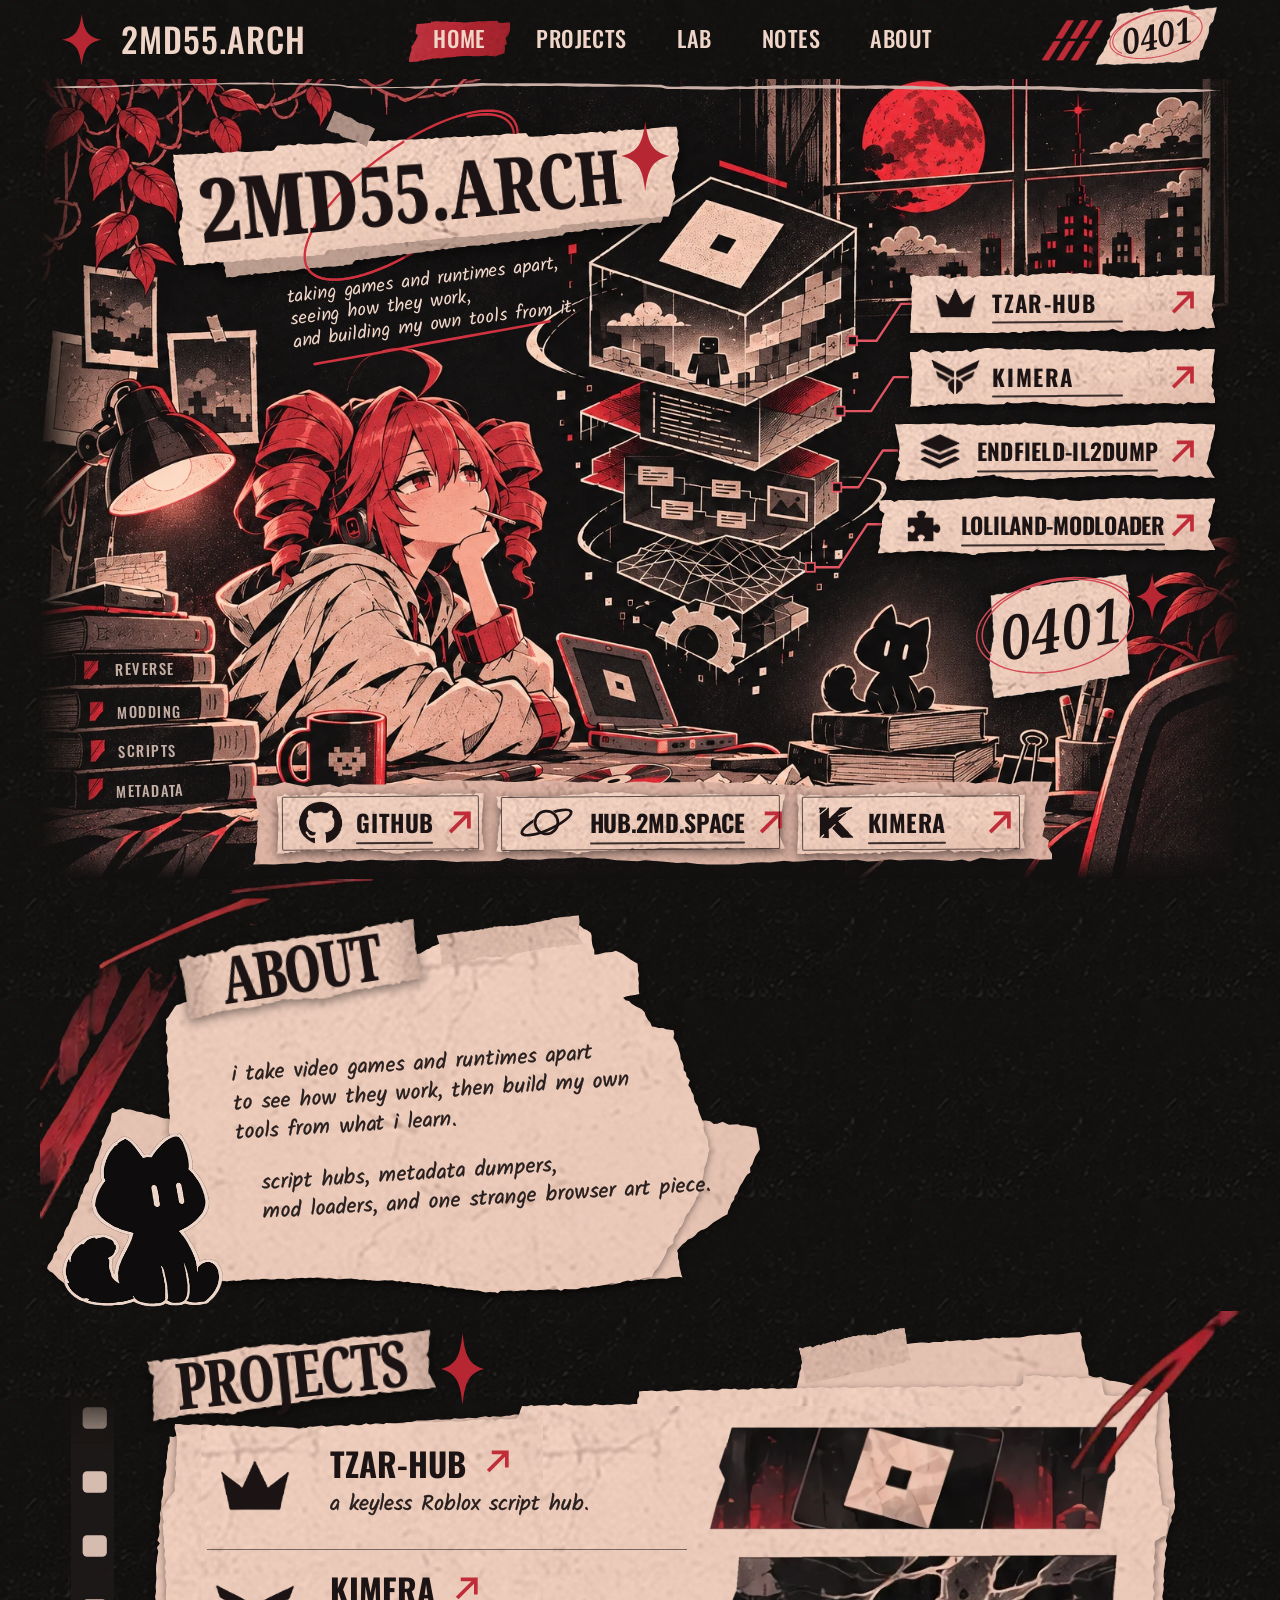
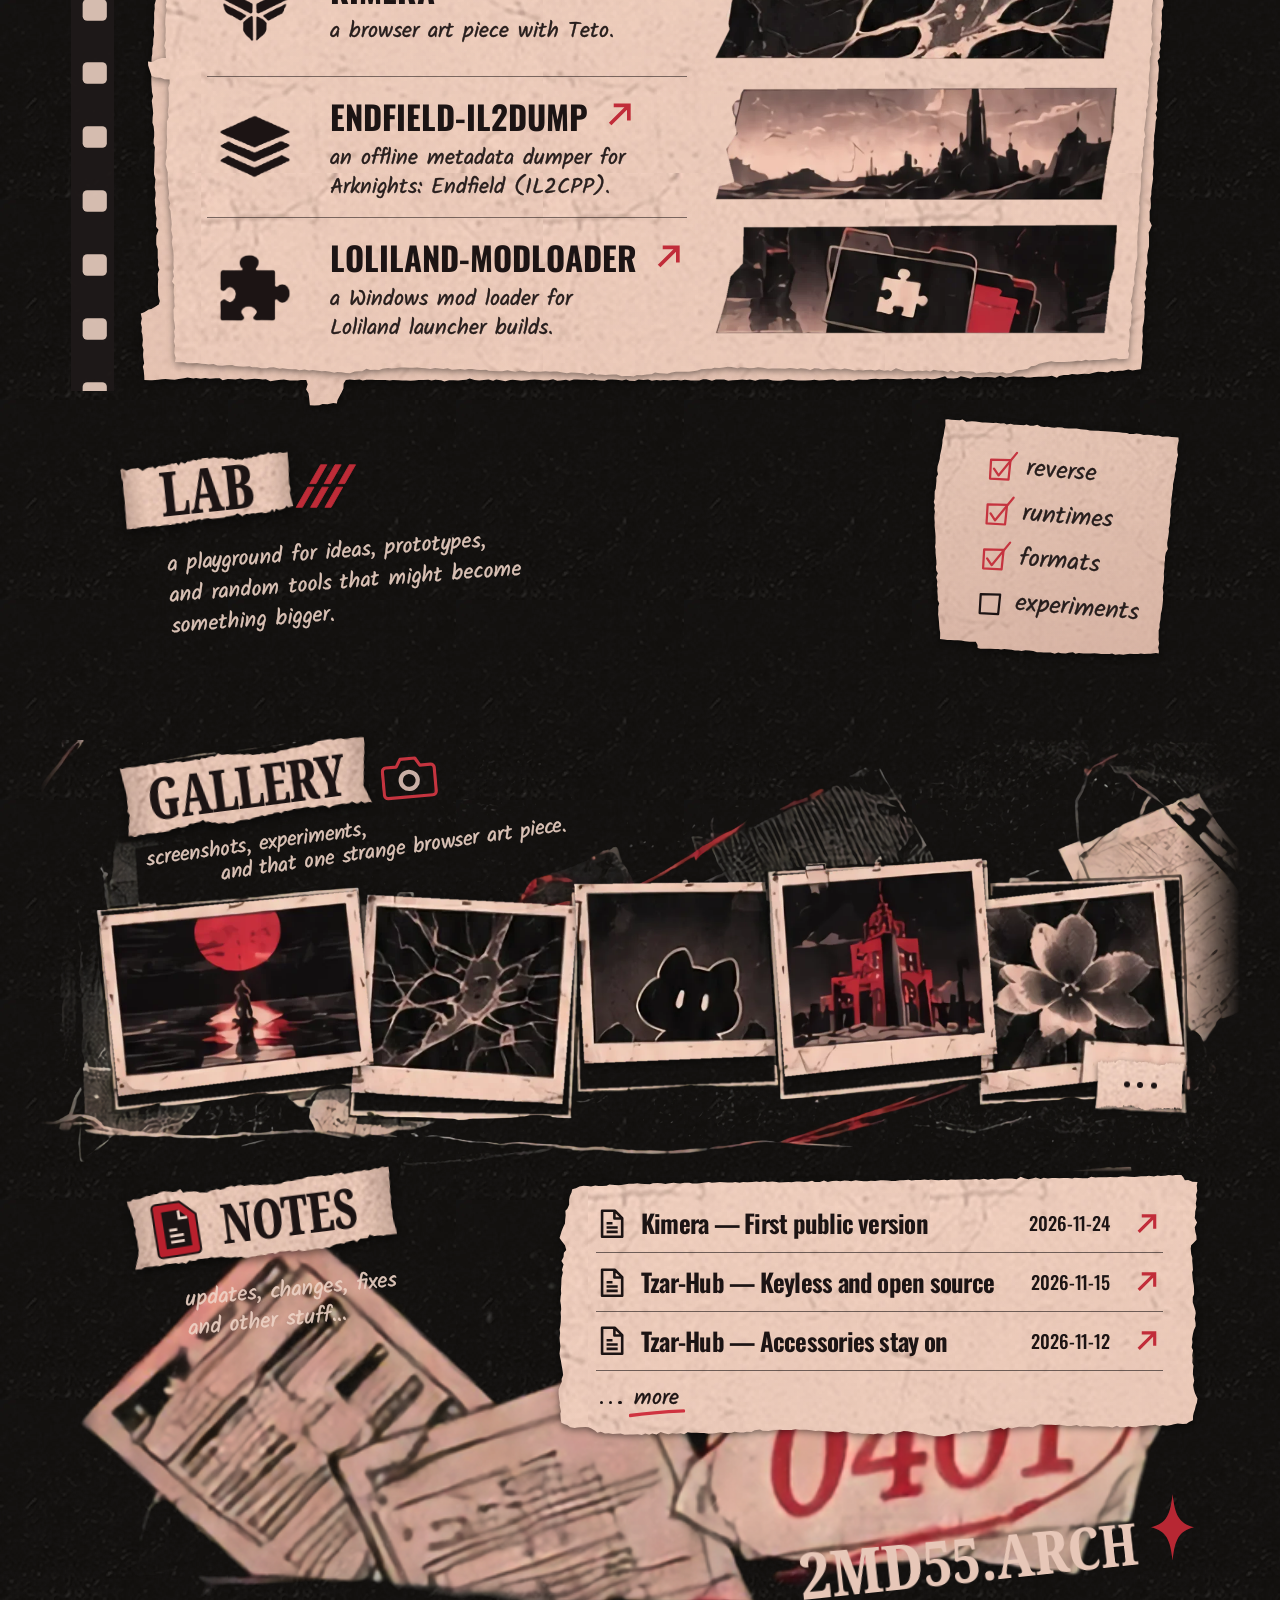
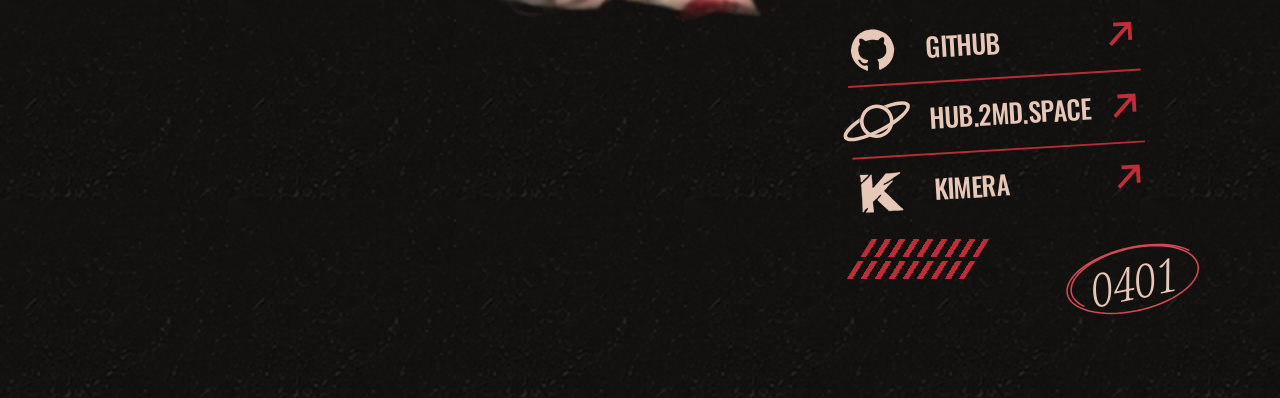
==== commit 2ceda2e5: "Add the 0401 reel" ====
--- a/index.html
+++ b/index.html
@@ -131,7 +131,7 @@
         <a href="#about">About</a>
       </nav>
 
-      <div class="nav__stamp" aria-hidden="true">
+      <div class="nav__stamp" aria-hidden="true" data-secret-trigger>
         <svg class="nav__slashes" viewBox="0 0 36 24"><use href="#i-slashes"/></svg>
         <svg class="stamp" viewBox="0 0 70 35">
           <defs>
@@ -225,7 +225,7 @@
             <span class="strip__icon"><span class="icon icon--puzzle"></span></span><span class="strip__label">Loliland-Modloader</span><svg class="strip__arrow" viewBox="0 0 12 12" aria-hidden="true"><use href="#i-arrow"/></svg></a></li>
         </ul>
 
-        <div class="hero__stamp" aria-hidden="true">
+        <div class="hero__stamp" aria-hidden="true" data-secret-trigger>
           <svg class="stamp stamp--lg" viewBox="0 0 92 82">
             <defs>
               <path id="stamp-lg-shape" d="M8.3 19.3L10.02 19.2L11.46 18.57L13.12 18.54L14.32 18.56L16.13 17.81L17.48 18.14L19.37 17.75L20.35 17.65L22.04 16.98L24.22 17.15L25.2 16.67L26.71 16.43L28.76 16.32L30 16L31 14.2L32.64 14.17L33.94 13.91L35.71 13.77L37.08 13.69L38.96 13.41L40.43 13.2L42.64 12.42L44.08 12.42L45.13 12.14L47.11 12L48.38 12.12L50.16 11.78L52.23 11.54L53.72 11.33L55 11.16L56.6 11.1L58.04 10.65L60 10.5L61.63 10L63.45 9.98L64.82 9.68L66.56 9.78L67.64 9.43L69.63 9.23L70.55 9.42L72.46 9.2L74.03 8.57L75.64 8.47L76.87 8.32L78.75 8.22L79.84 8.19L81.35 7.72L83.3 7.7L83.4 9.15L83.49 10.95L84.14 12.21L84.22 13.61L84.57 15.49L84.64 17.19L84.45 18.96L84.7 20.13L84.73 21.74L85.44 23.43L85.5 25L85.12 26.65L85.02 28.16L85.13 29.71L84.66 31.07L84.62 32.69L84.49 34.28L84.22 35.77L84.21 37.27L83.98 38.58L83.93 40.19L83.5 42L83.58 43.26L83.88 44.88L84.12 46.67L83.81 48.53L84.25 49.73L84.21 51.92L84.32 53.29L84.41 54.43L84.73 56.33L84.86 58.27L84.81 59.69L85.21 61.42L85 62.7L83.46 62.92L82.06 63.09L80.63 63.77L78.63 63.76L76.97 64.02L76.16 64.4L74.26 64.46L72.85 65.01L70.87 65.27L69.74 65L67.8 65.25L66.69 65.5L65.4 65.88L63.14 66.11L62 66.5L61.08 67.43L60.5 68.5L58.84 68.84L57.28 69.08L55.82 69.3L54.28 69.55L52.59 69.91L50.8 70.15L49.41 70.47L47.47 70.76L46.09 70.62L44.62 70.78L43.28 71.7L41.13 71.59L40.12 71.5L38.11 71.98L36.82 72.34L35 72.5L33.52 72.63L32.03 73.07L29.99 73.05L28.62 73.17L27.27 73.45L26.05 74.03L23.73 74.15L22.23 74.45L20.86 74.62L19.52 74.93L17.67 74.75L16.23 75.12L14.79 75.16L12.79 75.82L11.94 75.97L10 76L9.82 73.97L9.48 72.75L9.01 70.75L9.31 69.34L9.43 67.59L8.81 65.93L8.23 64.76L8.2 63.08L8.18 61.48L7.88 59.33L7.5 58L7.89 56.6L7.74 54.36L8.11 53.2L7.78 51.39L8.46 50.17L8.78 48.41L9.07 46.17L9.58 44.66L9.61 43.25L10.03 41.91L10 40L9.71 38.6L9.45 36.74L9.74 35.19L9.42 33.56L9.46 31.85L9.39 30.22L9.12 29.03L8.77 26.91L8.78 25.45L8.62 23.91L8.52 22.35L8.49 20.96Z"/>
@@ -501,7 +501,7 @@
 
       <span class="slashes footer__slashes" aria-hidden="true"></span>
 
-      <svg class="stamp footer__stamp" viewBox="0 0 70 35" aria-hidden="true">
+      <svg class="stamp footer__stamp" viewBox="0 0 70 35" aria-hidden="true" data-secret-trigger>
         <text class="stamp__num" x="35.5" y="24.7" text-anchor="middle" transform="rotate(-11.5 35.5 17.8)">0401</text>
         <use href="#stamp-ring"/>
       </svg>
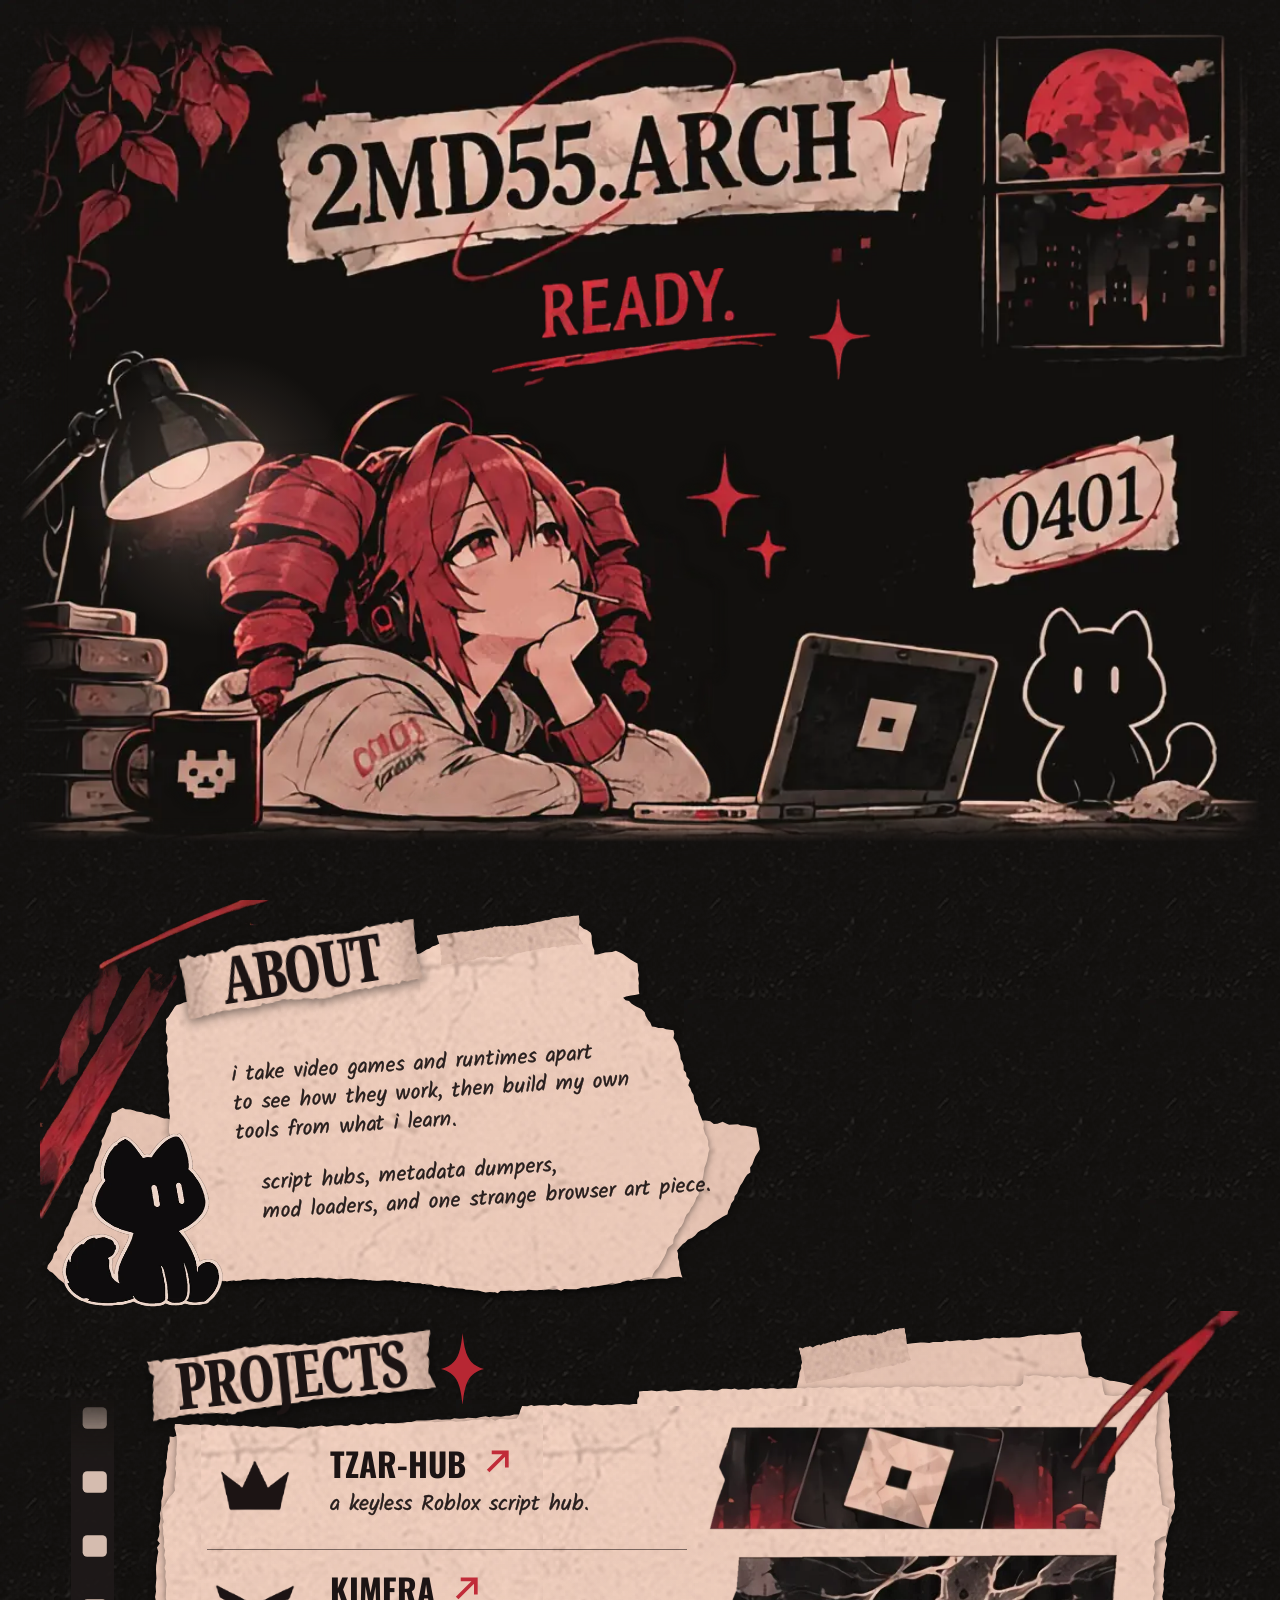
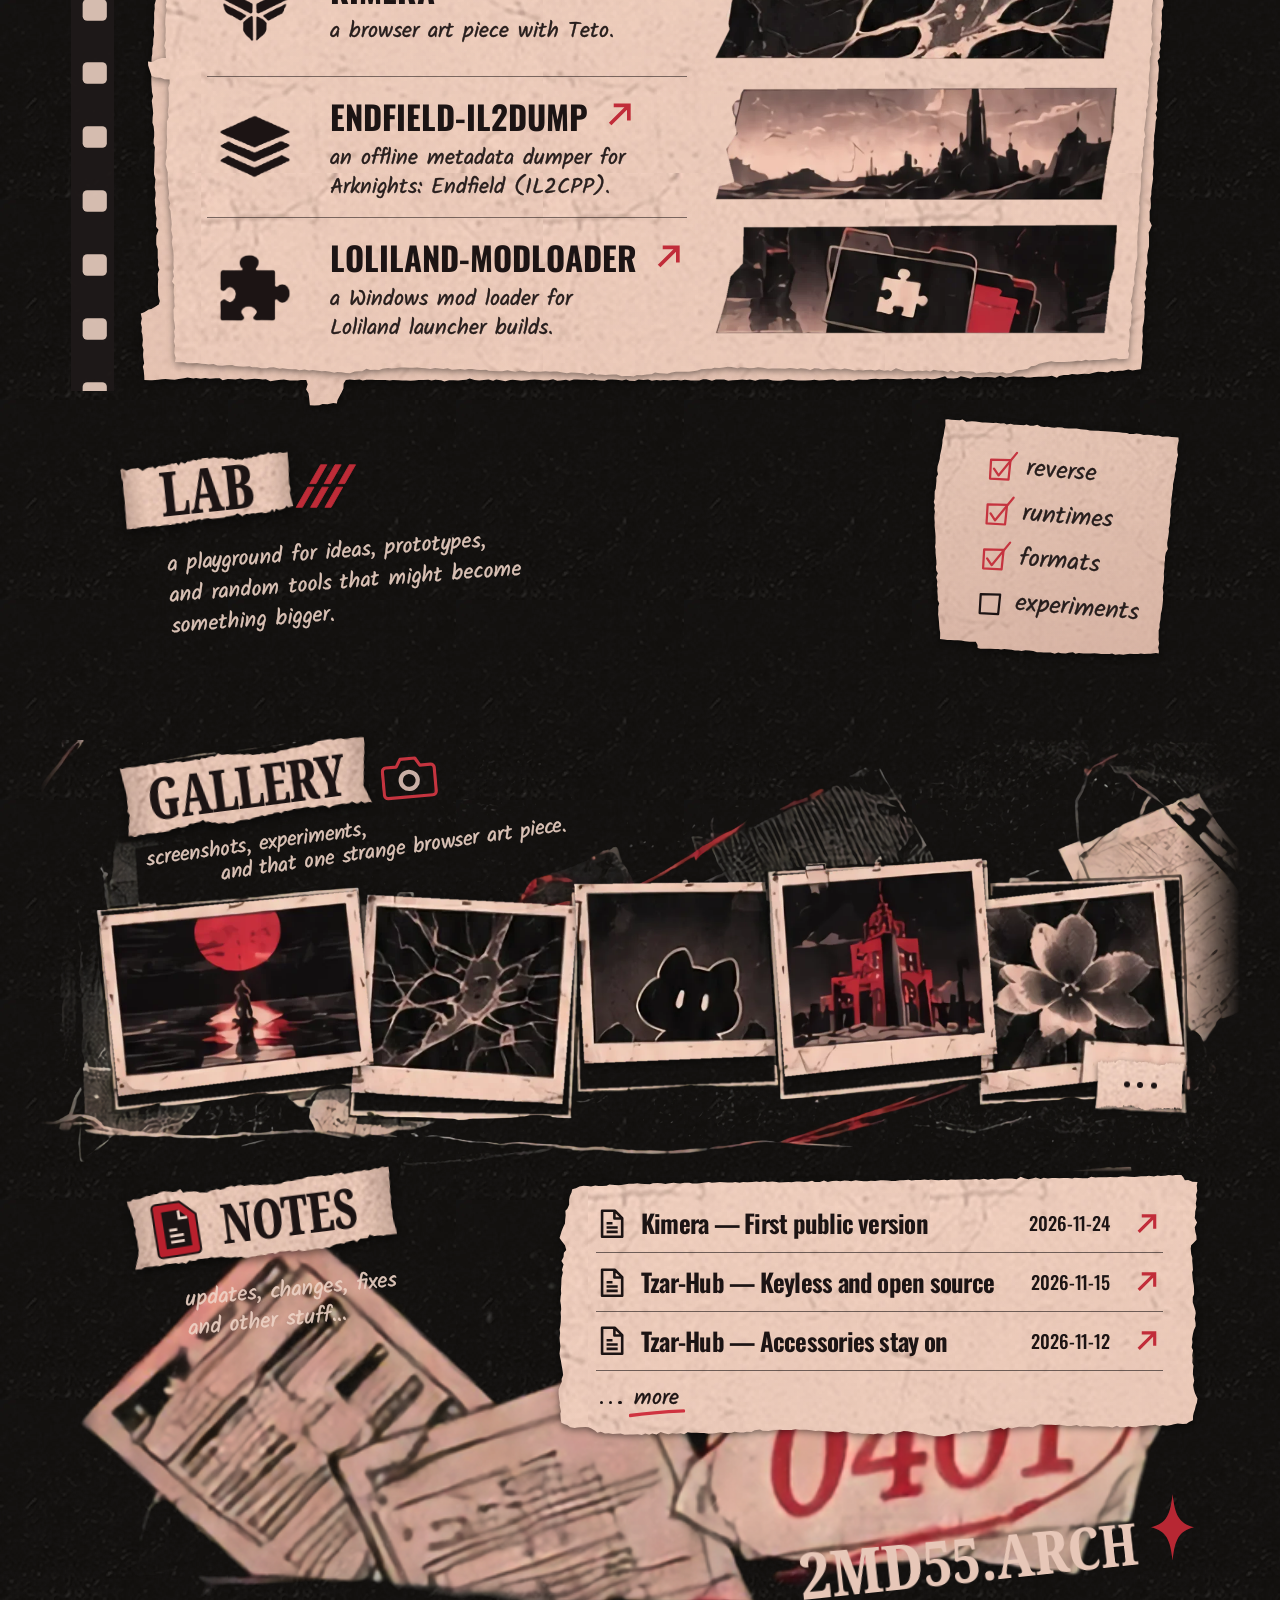
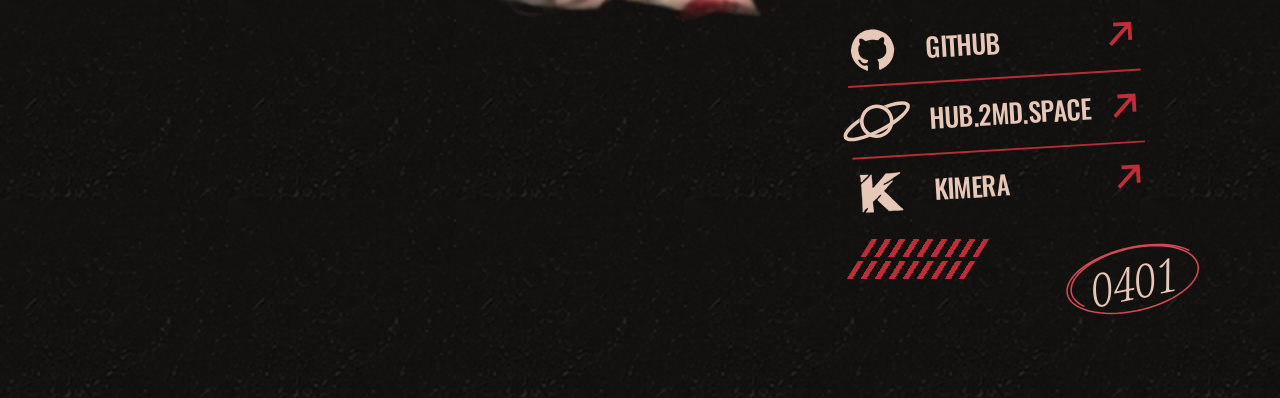
==== commit 701ae2bb: "Loading screen: she wakes up before the screen lifts" ====
--- a/index.html
+++ b/index.html
@@ -39,10 +39,13 @@
 <body>
 
   <!-- ============ LOADING SCREEN ============
-       Positions are in pixels of the reference picture (assets/source/loader.webp, 508 x 336). -->
+       Positions are in pixels of the reference picture (assets/source/loader.webp, 508 x 336;
+       the whole animation it comes from is assets/source/loader.gif). -->
   <div class="loader">
     <div class="loader__stage">
       <img class="loader__art" src="assets/img/loader.webp" width="1118" height="739" alt="" fetchpriority="high" decoding="async">
+      <!-- she wakes up as the bar fills: four drawings side by side; js/loader.js picks one (data-wake on the stage) -->
+      <span class="loader__wake"><img src="assets/img/loader-wake.webp" width="2376" height="407" alt="" decoding="sync"></span>
 
       <span class="loader__glow"></span>
       <span class="loader__blink"><i></i><i></i></span>
@@ -82,6 +85,9 @@
         </defs>
         <use href="#lg-0"/><use/><use/><use href="#lg-pct" x="12"/>
       </svg>
+
+      <!-- the last frame: "READY." takes the place of the label, the bar and the number -->
+      <img class="loader__ready" src="assets/img/loader-ready.webp" width="341" height="107" alt="" decoding="sync">
     </div>
   </div>
 
--- a/css/loader.css
+++ b/css/loader.css
@@ -67,6 +67,32 @@
 
 .loader__art.is-pending { opacity: 0; }
 
+/* ---------- she wakes up ----------
+   Four drawings side by side in one file: eyes open, head up, sitting up, looking up.
+   js/loader.js sets data-wake="1".."4" on the stage as the bar fills; each drawing holds
+   only what differs from the sleeping picture, so everything around her stays still. */
+.loader__wake {
+  left: calc(var(--lu) * 52);
+  top: calc(var(--lu) * 148);
+  width: calc(var(--lu) * 270);
+  height: calc(var(--lu) * 185);
+  overflow: hidden;
+  visibility: hidden;
+}
+
+.loader__wake img {
+  display: block;
+  width: 400%;
+  max-width: none;
+  height: 100%;
+  transform: translateX(calc(var(--wake, 0) * -25%));
+}
+
+.loader__stage[data-wake] .loader__wake { visibility: visible; }
+.loader__stage[data-wake="2"] { --wake: 1; }
+.loader__stage[data-wake="3"] { --wake: 2; }
+.loader__stage[data-wake="4"] { --wake: 3; }
+
 /* ---------- "LOADING..." ---------- */
 .loader__label {
   left: calc(var(--lu) * 200);
@@ -167,6 +193,31 @@
   100% { opacity: 0; transform: translate(calc(var(--lu) * 13), calc(var(--lu) * -27)) scale(1.3) rotate(10deg); }
 }
 
+/* awake: no more "Z"s (the marks of surprise are part of her drawings) */
+.loader__stage[data-wake] .loader__z { display: none; }
+
+/* ---------- "READY." ----------
+   The last frame: the red word replaces the label, the bar and the number. */
+.loader__ready {
+  left: calc(var(--lu) * 193.5);
+  top: calc(var(--lu) * 101);
+  width: calc(var(--lu) * 155);
+  height: auto;
+  visibility: hidden;
+}
+
+.loader__stage[data-wake="4"] .loader__ready {
+  visibility: visible;
+  animation: loader-ready 0.2s cubic-bezier(0.2, 0.9, 0.3, 1.3) backwards;
+}
+
+.loader__stage[data-wake="4"] :is(.loader__label, .loader__bar, .loader__pct) { visibility: hidden; }
+
+/* stamped on, like the rest of the page */
+@keyframes loader-ready {
+  from { opacity: 0; transform: scale(1.16) rotate(-2.5deg); }
+}
+
 /* ---------- the cat blinks ---------- */
 .loader__blink i {
   position: absolute;
@@ -207,7 +258,7 @@
   72% { opacity: 0.7; }
 }
 
-/* no motion wanted: a still picture, exactly the reference frame */
+/* no motion wanted: a still picture, exactly the first frame (js/loader.js skips the waking up) */
 @media (prefers-reduced-motion: reduce) {
   .loader__dot,
   .loader__z,
